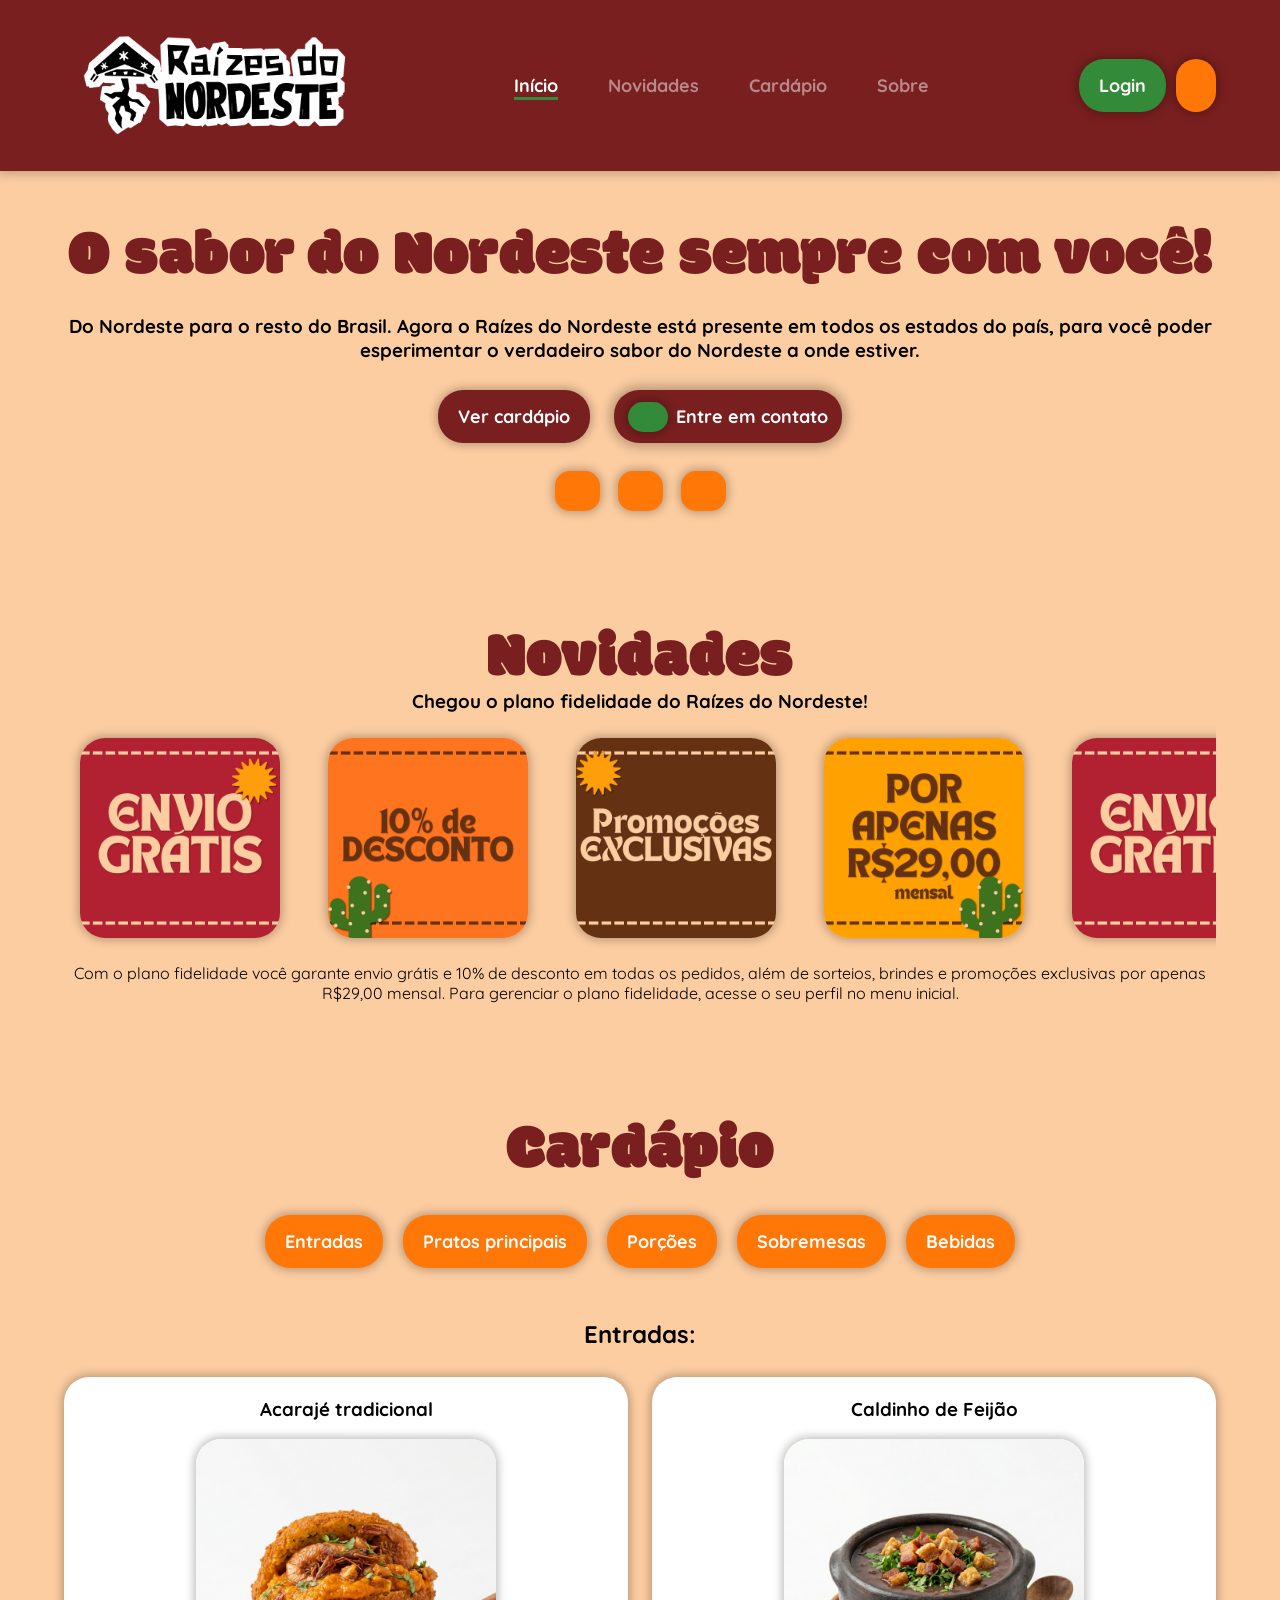
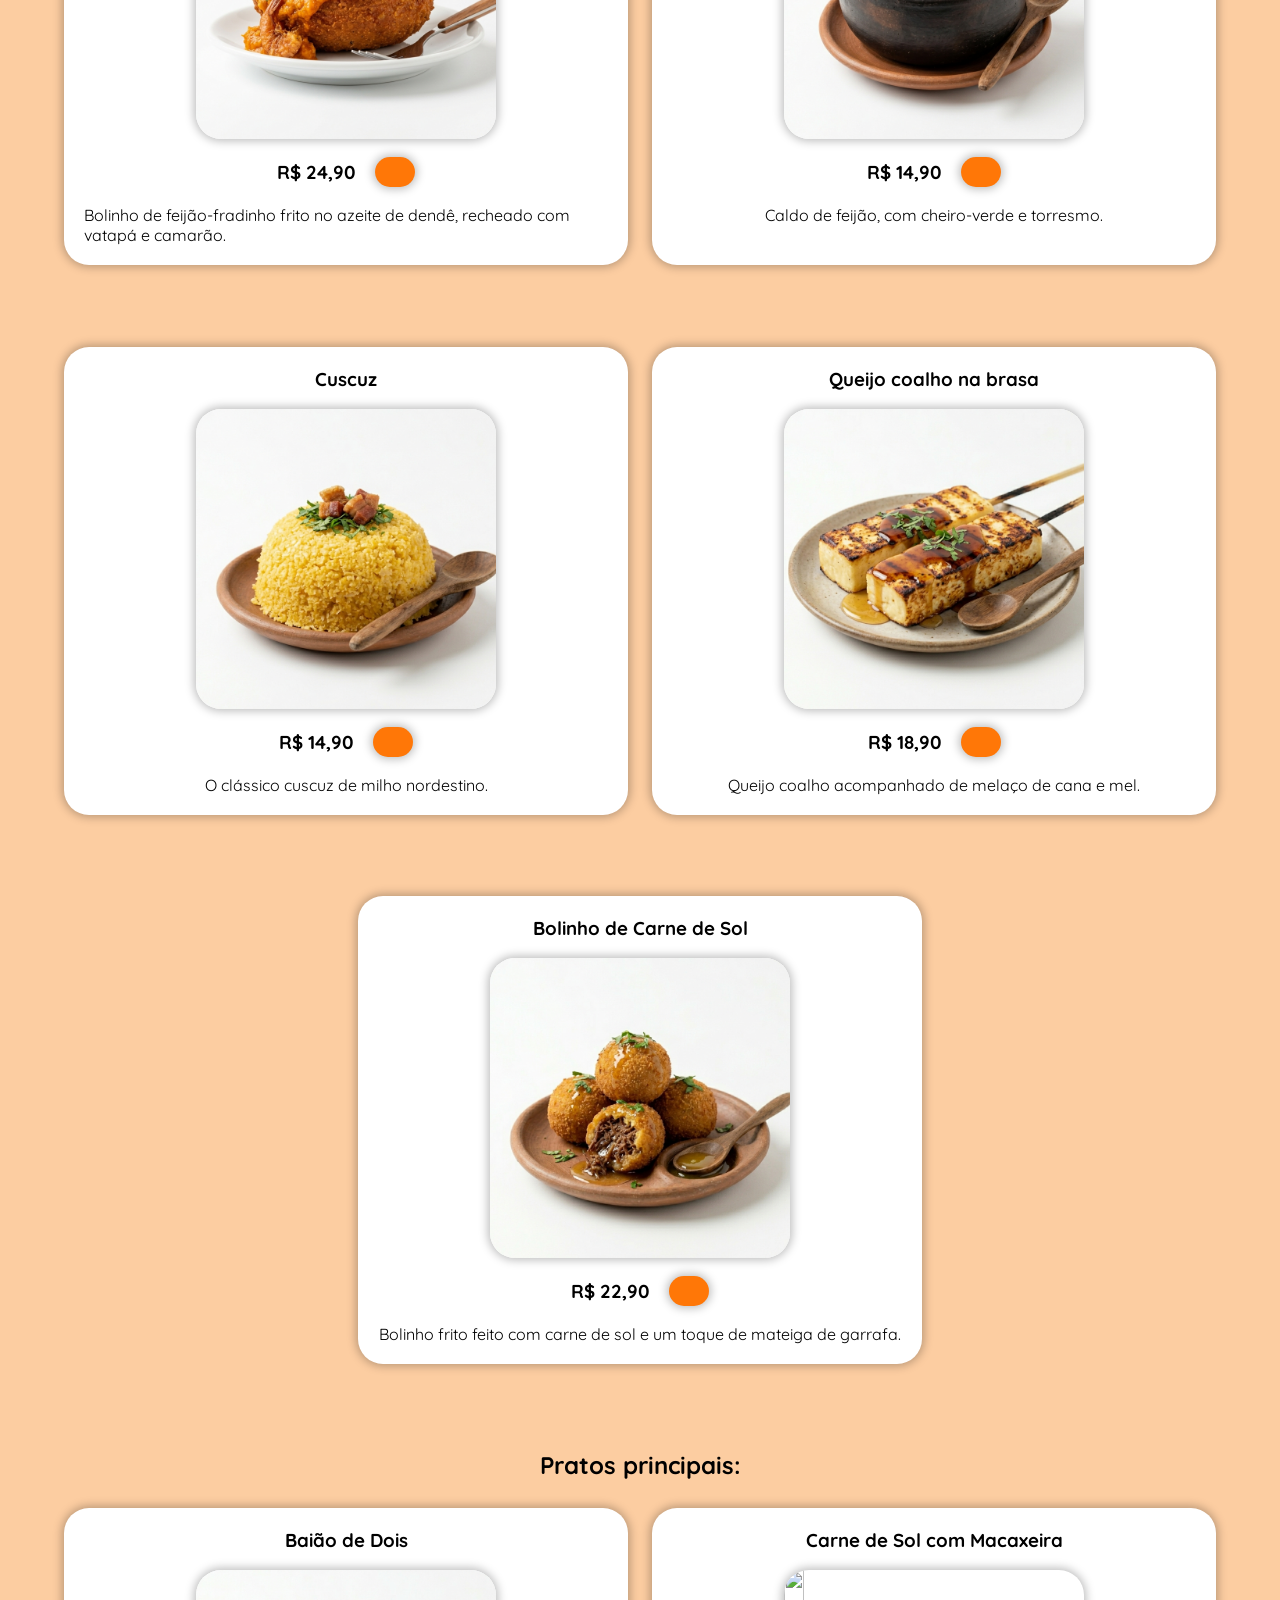
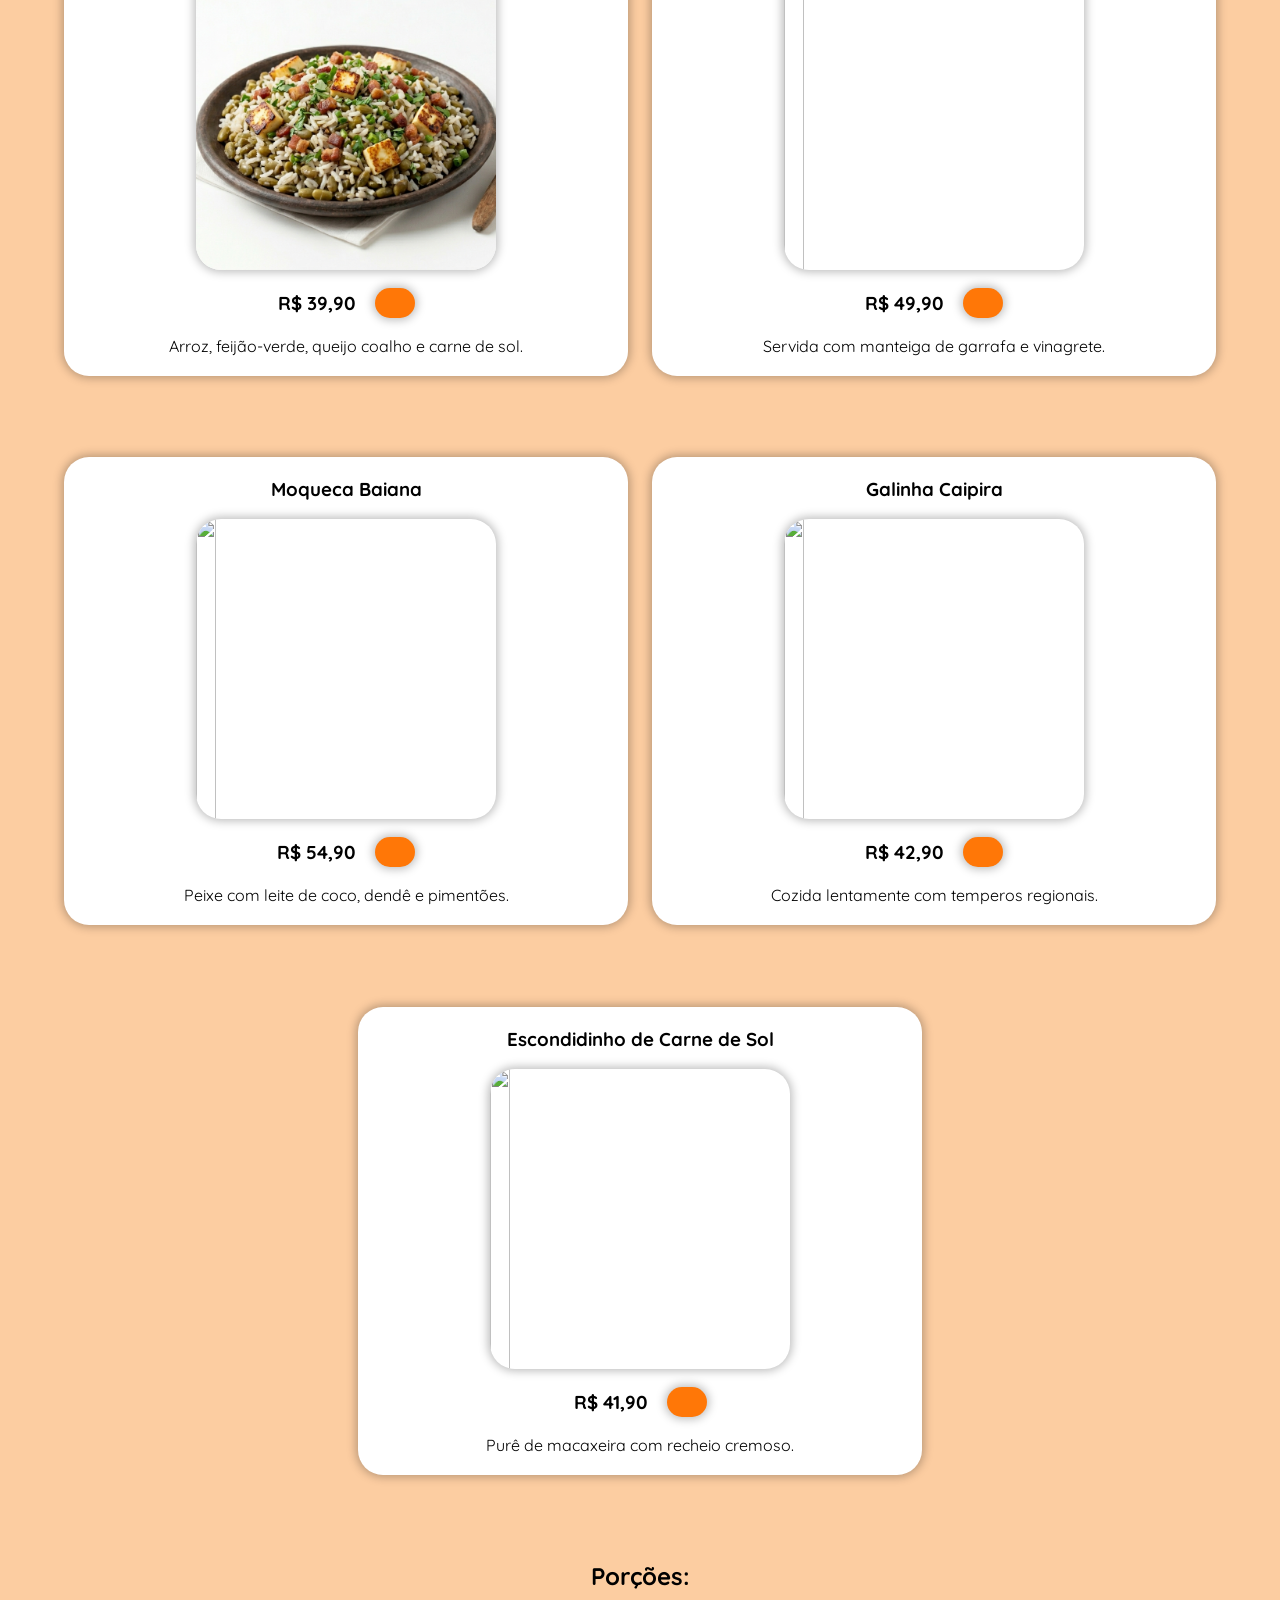
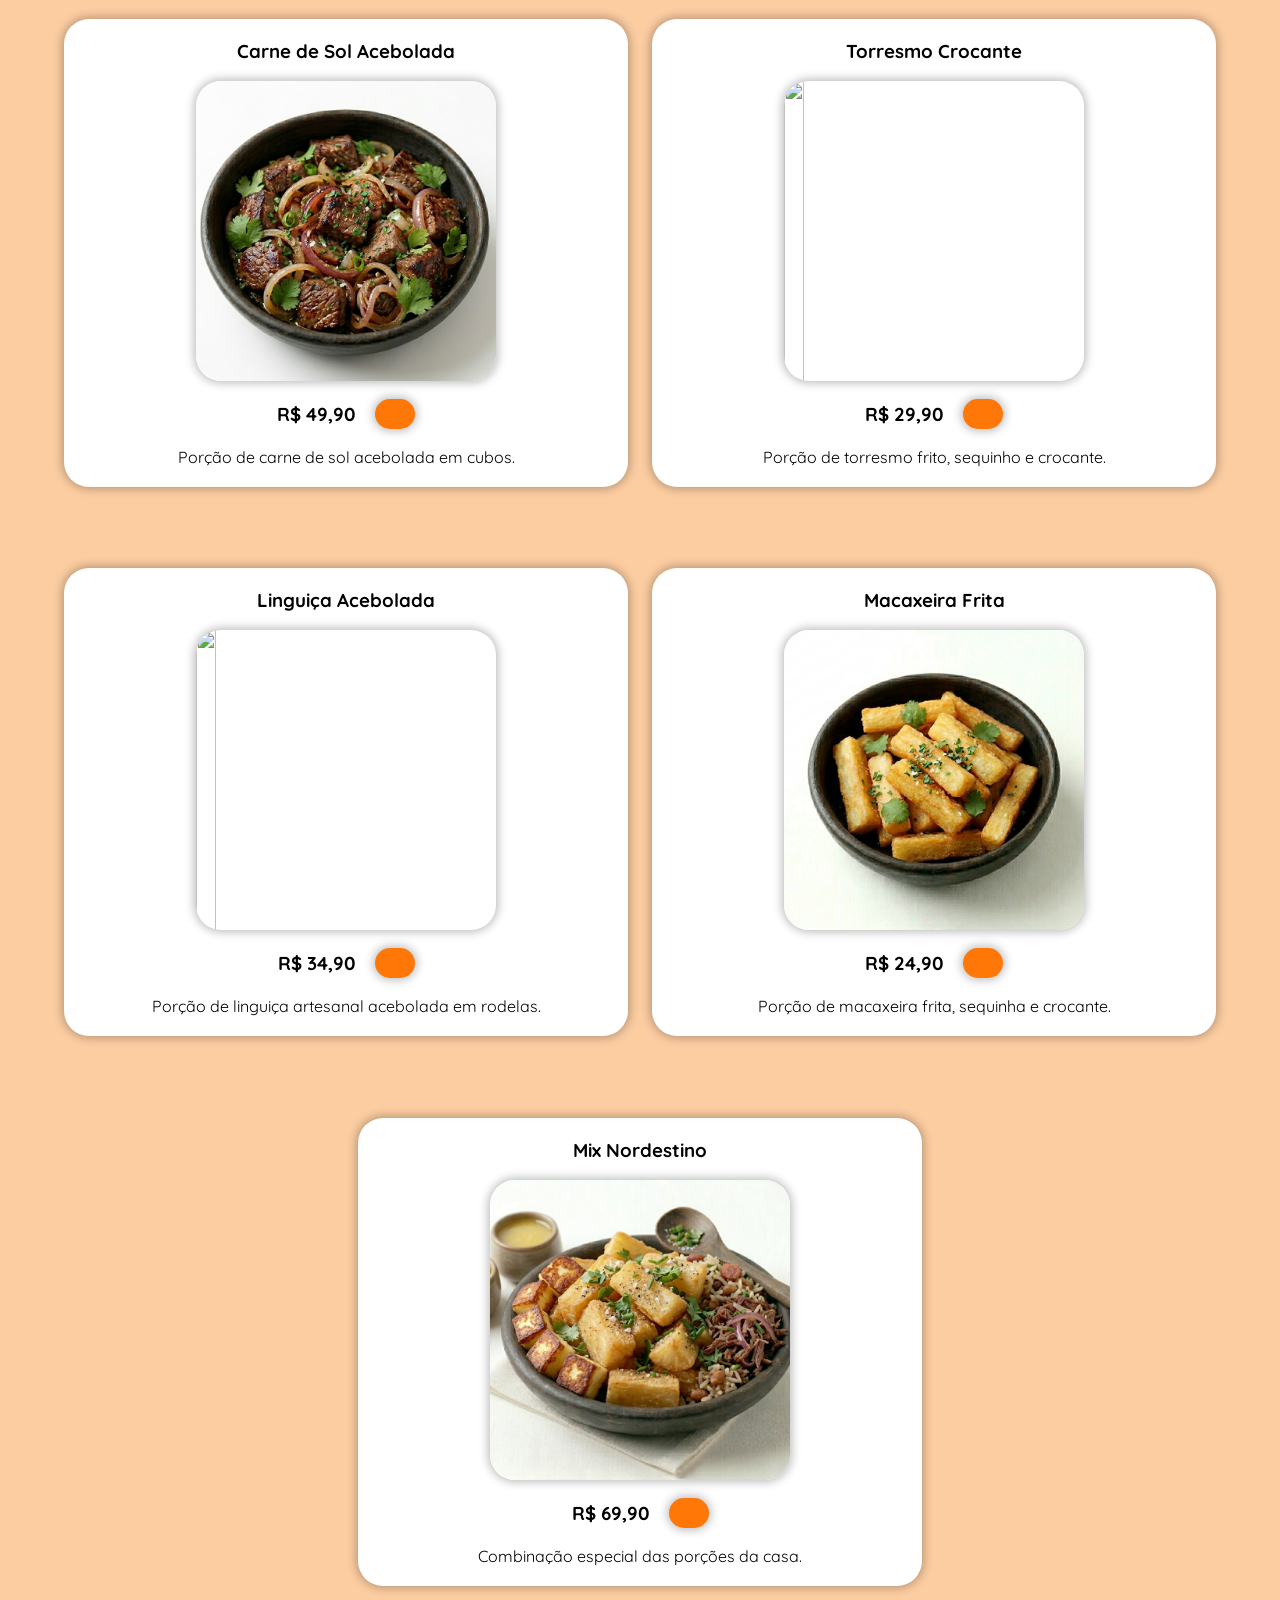
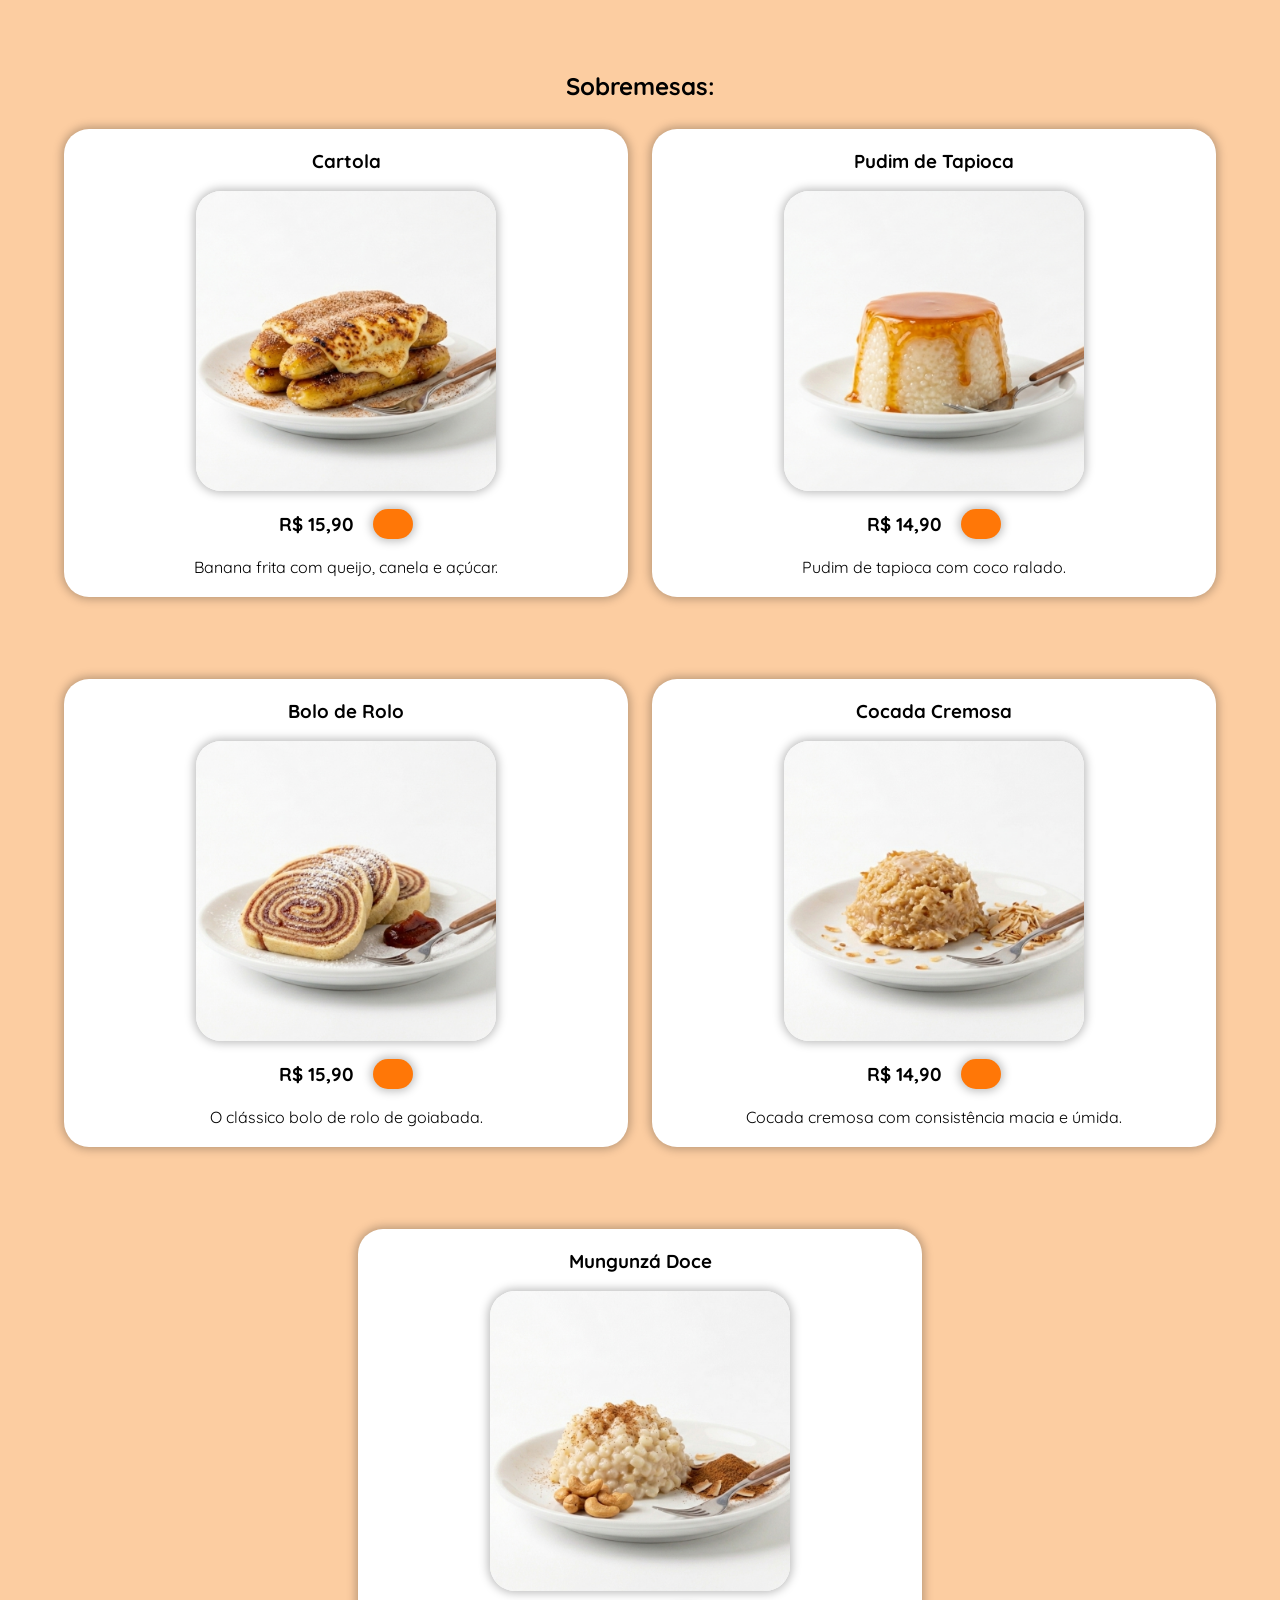
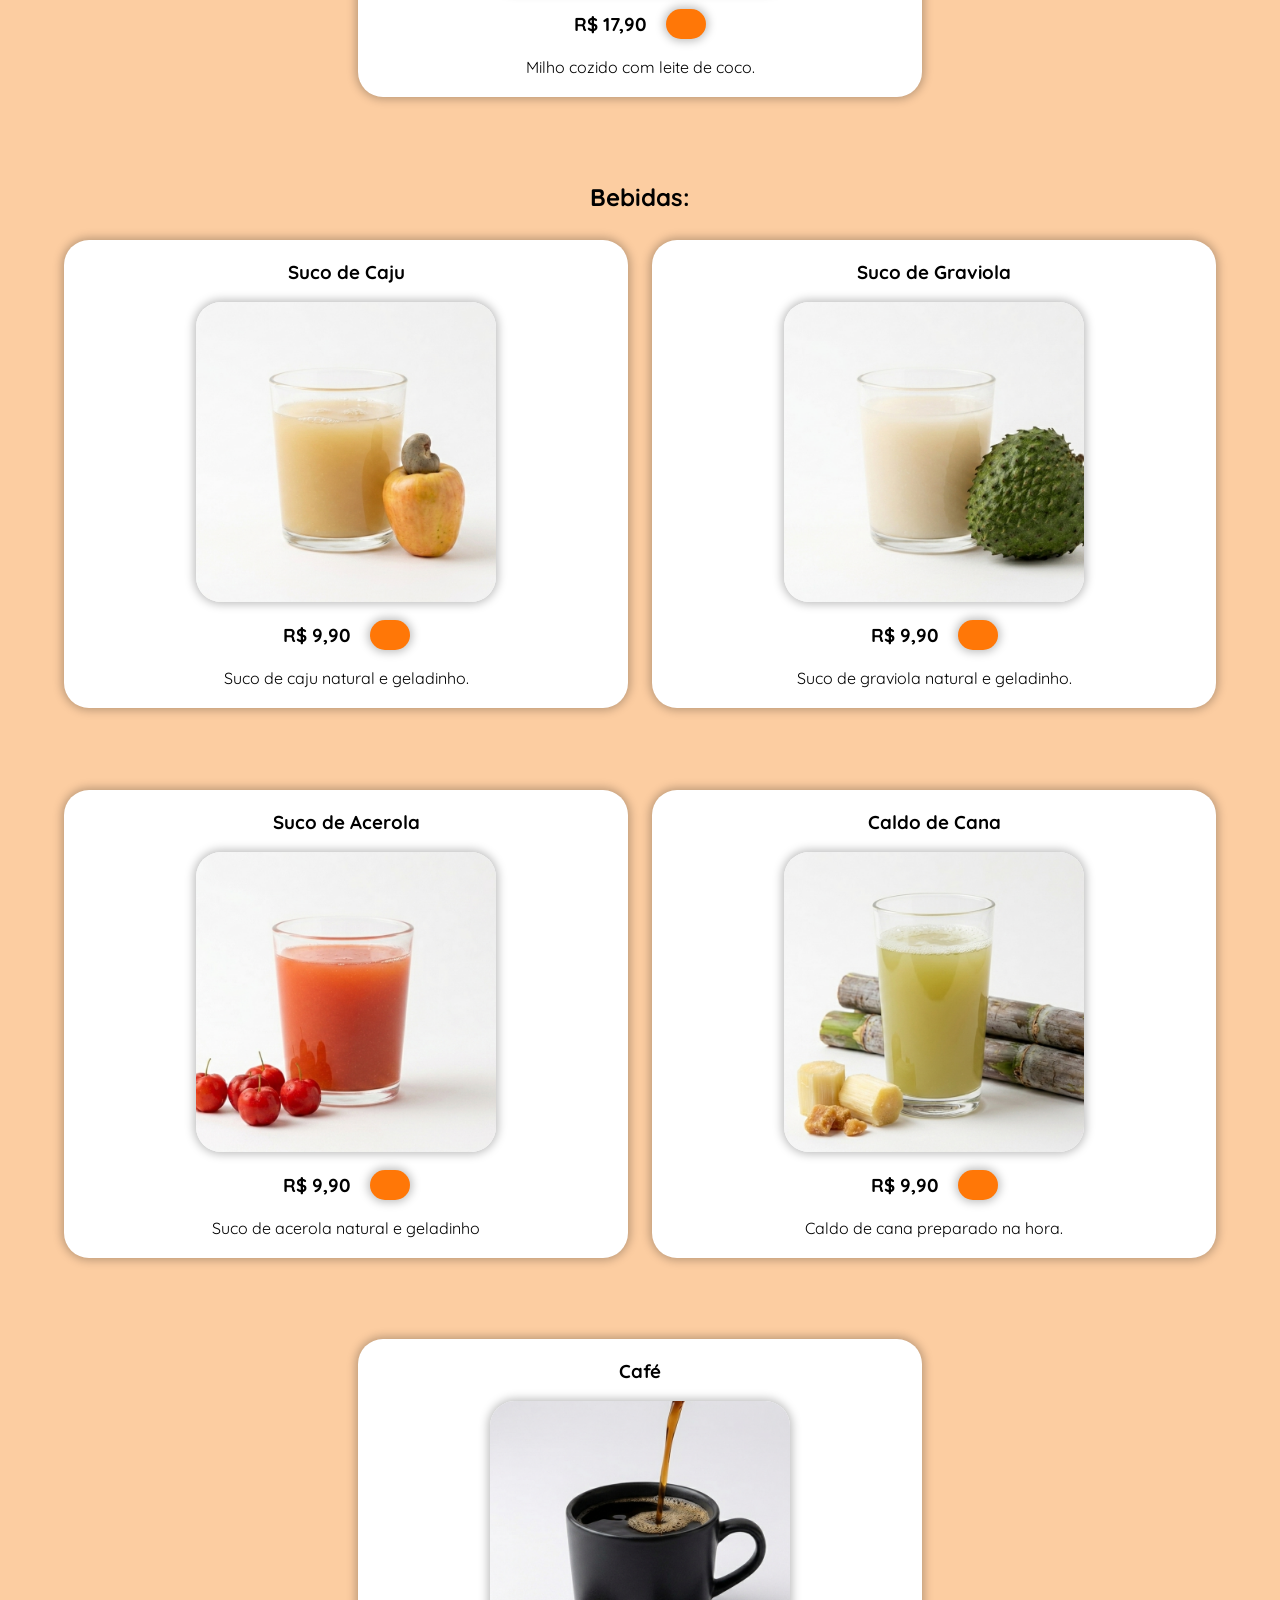
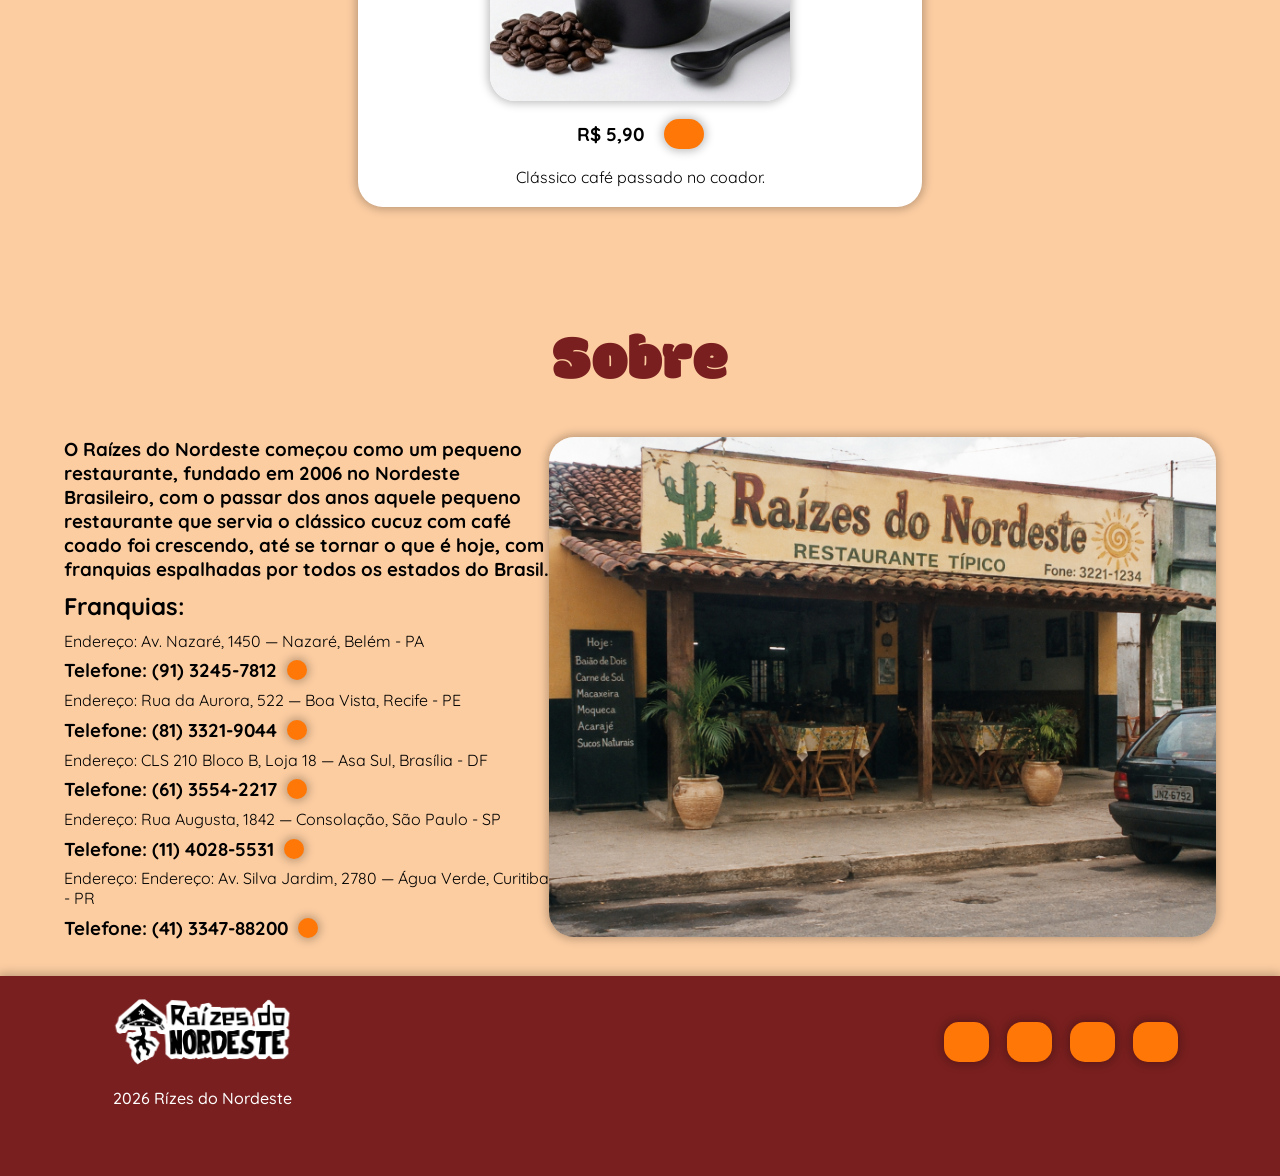
==== index.html @ 6c2722f4 "primeiro commit" ====
<!DOCTYPE html>
<html lang="pr-br">
<head>
    <meta charset="UTF-8">
    <meta name="viewport" content="width=device-width, initial-scale=1.0">
    <link rel="stylesheet" href="https://cdnjs.cloudflare.com/ajax/libs/font-awesome/7.0.1/css/all.min.css" integrity="sha512-2SwdPD6INVrV/lHTZbO2nodKhrnDdJK9/kg2XD1r9uGqPo1cUbujc+IYdlYdEErWNu69gVcYgdxlmVmzTWnetw==" crossorigin="anonymous" referrerpolicy="no-referrer" />
    <link rel="stylesheet" href="src/styles/styles.css">
    <script src="https://cdnjs.cloudflare.com/ajax/libs/jquery/3.7.1/jquery.min.js" integrity="sha512-v2CJ7UaYy4JwqLDIrZUI/4hqeoQieOmAZNXBeQyjo21dadnwR+8ZaIJVT8EE2iyI61OV8e6M8PP2/4hpQINQ/g==" crossorigin="anonymous" referrerpolicy="no-referrer"></script>
    <script src="https://unpkg.com/scrollreveal"></script>
    
    <title>Raízes do Nordeste</title>
</head>
<body>
    <header>
        <nav id="navbar">
            <!--Logo do restaurante-->
            <img id="nav_logo" src="images/logo.png" alt="Logo Raízes do Nordeste">

            <!-- Menu principal-->
            <ul id="nav_list">
                <li class="nav_item active">
                    <a href="#home">Início</a>
                </li>
                <li class="nav_item">
                    <a href="#new">Novidades</a>
                </li>
                <li class="nav_item">
                    <a href="#menu">Cardápio</a>
                </li>
                <li class="nav_item">
                    <a href="#info">Sobre</a>
                </li>
            </ul>
            <!--Botões do menu-->
            
        <div id="menu_button">
            <a href="profile.html" class="button1">
               <i class="fa-solid fa-user"></i>
                <p id="login"></p>
            </a>

            <button id="Bag" class="button2">
               <i class="fa-solid fa-bag-shopping"></i>
            </button>

            <button id="mobile_button">
                <i class="fa-solid fa-bars"></i>
            </button>
        </div>
        </nav> 
        
        <div id="menu_mobile">
            <a href="profile.html" class="button1">
               <i class="fa-solid fa-user"></i>
                <p id="loginMobile"></p>
            </a>
            <ul id="mobile_nav_list">
                <li class="nav_item">
                    <a href="#home">Início</a>
                </li>
                <li class="nav_item">
                    <a href="#new">Novidades</a>
                </li>
                <li class="nav_item">
                    <a href="#menu">Cardápio</a>
                </li>
                <li class="nav_item">
                    <a href="#info">Sobre</a>
                </li>
            </ul>
        </div>
    </header>

    <main id="content">
        <section id="home">
            <div id="cta">
                <h1 class="title">
                    O sabor do Nordeste sempre com você!
                </h1>

                <h3 id="home_description">
                    Do Nordeste para o resto do Brasil. Agora o Raízes do Nordeste está presente em todos os estados do país,
                    para você poder esperimentar o verdadeiro sabor do Nordeste a onde estiver.
                </h3>

                <div id="cta_buttons">  
                    <a href="#menu" class="button1">
                        Ver cardápio
                    </a>
                    <a href="#info" id="phone_button">
                        <button class="button1">
                            <i class="fa-solid fa-phone"></i>
                        </button>
                        Entre em contato
                    </a>
                </div>
                <div class="media_buttons">
                    <a href="https://web.whatsapp.com/">
                        <i class="fa-brands fa-whatsapp"></i>
                    </a>

                    <a href="https://www.instagram.com/">
                        <i class="fa-brands fa-instagram"></i>
                    </a>

                    <a href="https://www.facebook.com/">
                        <i class="fa-brands fa-facebook"></i>
                    </a>
                </div>
            </div>

            <div id="banner">
                <img src="images/PratosDiversos.jpg" alt="Pratos diversos">
            </div>
            
        </section>
        
        <section id="new">
            <h2 class="section_title">Novidades</h2>
            <h3 class="section_subtitle">Chegou o plano fidelidade do Raízes do Nordeste!</h3>
            <div class="carrossel">
                <div class="card_group">
                    <div class="card">
                        <img id="carrossel1" src="images/carrossel (1).png">
                    </div>
                    <div class="card">
                        <img id="carrossel2" src="images/carrossel (2).png">
                    </div>
                    <div class="card">
                        <img id="carrossel3" src="images/carrossel (3).png">
                    </div>
                    <div class="card">
                        <img id="carrossel4" src="images/carrossel (4).png">
                    </div>
                </div>
                <div aria-hidden class="card_group">
                    <div class="card">
                        <img id="carrossel1" src="images/carrossel (1).png">
                    </div>
                    <div class="card">
                        <img id="carrossel2" src="images/carrossel (2).png">
                    </div>
                    <div class="card">
                        <img id="carrossel3" src="images/carrossel (3).png">
                    </div>
                    <div class="card">
                        <img id="carrossel4" src="images/carrossel (4).png">
                    </div>
                </div>
            </div>
            <div class="description">
            <p> Com o plano fidelidade você garante envio grátis e 10% de desconto em todas os pedidos, além de sorteios, brindes e promoções exclusivas por apenas R$29,00 mensal. Para gerenciar o plano fidelidade, acesse o seu perfil no menu inicial.</p>
            </div>
        </section>

        <section id="menu">
            <h2 class="section_title">Cardápio</h2>
            <div id="food_menu_button">
                    <a href="#starters">Entradas
                        <i class="fa-solid fa-burger"></i>
                    </a>
                
                    <a href="#main_dishes">Pratos principais
                        <i class="fa-solid fa-bowl-food"></i>
                    </a>
                
                
                    <a href="#portions">Porções
                        <i class="fa-solid fa-bowl-rice"></i>
                    </a>
                
                
                    <a href="#dessert">Sobremesas
                        <i class="fa-solid fa-cheese"></i>
                    </a>
                
                
                    <a href="#drinks">Bebidas
                        <i class="fa-solid fa-glass-water"></i>
                    </a>
            </div>

            <div id="food_menu_mobile">
                <a href="#starters"><i class="fa-solid fa-burger"></i>
                    </a>
                
                    <a href="#main_dishes"><i class="fa-solid fa-bowl-food"></i>
                    </a>
                
                
                    <a href="#portions"><i class="fa-solid fa-bowl-rice"></i>
                    </a>
                
                
                    <a href="#dessert"><i class="fa-solid fa-cheese"></i>
                    </a>
                
                
                    <a href="#drinks"><i class="fa-solid fa-glass-water"></i>
                    </a>
            </div>
                 <!-- Entradas -->
                <section id="starters">
                    <h2 class="section_subtitle">Entradas:</h2>
                </section>

            <div id="dishes">
                <div class="dish">
                    <h3 class="dish_title">
                        Acarajé tradicional
                    </h3>

                    <img src="images/entrada1.png" class="dish_image">

                    <div class="dish_price">
                        <h3>R$ 24,90</h3>
                        <button class="button2">
                            <i class="fa-solid fa-bag-shopping"></i>
                        </button>
                    </div>
                    
                    <span class="dish_description">
                        Bolinho de feijão-fradinho frito no azeite de dendê, recheado com vatapá e camarão.
                    </span>
                </div>

                <div class="dish">
                    <h3 class="dish_title">
                        Caldinho de Feijão
                    </h3>

                    <img src="images/entrada2.png" class="dish_image">

                    <div class="dish_price">
                        <h3>R$ 14,90</h3>
                        <button class="button2">
                            <i class="fa-solid fa-bag-shopping"></i>
                        </button>
                    </div>

                    <span class="dish_description">
                        Caldo de feijão, com cheiro-verde e torresmo.
                    </span>
                </div>

                <div class="dish">
                    <h3 class="dish_title">
                        Cuscuz
                    </h3>

                    <img src="images/entrada3.png" class="dish_image">

                    <div class="dish_price">
                        <h3>R$ 14,90</h3>
                        <button class="button2">
                            <i class="fa-solid fa-bag-shopping"></i>
                        </button>
                    </div>

                    <span class="dish_description">
                        O clássico cuscuz de milho nordestino.
                    </span>
                </div>

                <div class="dish">
                    <h3 class="dish_title">
                        Queijo coalho na brasa
                    </h3>

                    <img src="images/entrada4.png" class="dish_image">

                    <div class="dish_price">
                        <h3>R$ 18,90</h3>
                        <button class="button2">
                            <i class="fa-solid fa-bag-shopping"></i>
                        </button>
                    </div>

                    <span class="dish_description">
                        Queijo coalho acompanhado de melaço de cana e mel.
                    </span>
                </div>

                <div class="dish">
                    <h3 class="dish_title">
                        Bolinho de Carne de Sol
                    </h3>

                    <img src="images/entrada5.png" class="dish_image">

                    <div class="dish_price">
                        <h3>R$ 22,90</h3>
                        <button class="button2">
                            <i class="fa-solid fa-bag-shopping"></i>
                        </button>
                    </div>

                    <span class="dish_description">
                        Bolinho frito feito com carne de sol e um toque de mateiga de garrafa. 
                    </span>
                    
                </div>
            </div>

                 <!-- Pratos principais -->
                <section id="main_dishes">
                    <h2 class="section_subtitle">Pratos principais:</h2>
                </section>

            <div id="dishes">
                <div class="dish">
                    <h3 class="dish_title">
                        Baião de Dois
                    </h3>

                    <img src="images/principais1.png" class="dish_image">

                    <div class="dish_price">
                        <h3>R$ 39,90</h3>
                        <button class="button2">
                            <i class="fa-solid fa-bag-shopping"></i>
                        </button>
                    </div>
                    
                    <span class="dish_description">
                        Arroz, feijão-verde, queijo coalho e carne de sol.
                    </span>
                </div>

                <div class="dish">
                    <h3 class="dish_title">
                        Carne de Sol com Macaxeira
                    </h3>

                    <img src="images/principais2.png" class="dish_image">

                    <div class="dish_price">
                        <h3>R$ 49,90</h3>
                        <button class="button2">
                            <i class="fa-solid fa-bag-shopping"></i>
                        </button>
                    </div>

                    <span class="dish_description">
                        Servida com manteiga de garrafa e vinagrete.
                    </span>
                </div>

                <div class="dish">
                    <h3 class="dish_title">
                        Moqueca Baiana
                    </h3>

                    <img src="images/principais3.png" class="dish_image">

                    <div class="dish_price">
                        <h3>R$ 54,90</h3>
                        <button class="button2">
                            <i class="fa-solid fa-bag-shopping"></i>
                        </button>
                    </div>

                    <span class="dish_description">
                       Peixe com leite de coco, dendê e pimentões.
                    </span>
                </div>

                <div class="dish">
                    <h3 class="dish_title">
                        Galinha Caipira
                    </h3>

                    <img src="images/principais4.png" class="dish_image">

                    <div class="dish_price">
                        <h3>R$ 42,90</h3>
                        <button class="button2">
                            <i class="fa-solid fa-bag-shopping"></i>
                        </button>
                    </div>

                    <span class="dish_description">
                        Cozida lentamente com temperos regionais.
                    </span>
                </div>

                <div class="dish">
                    <h3 class="dish_title">
                        Escondidinho de Carne de Sol
                    </h3>

                    <img src="images/principais5.png" class="dish_image">

                    <div class="dish_price">
                        <h3>R$ 41,90</h3>
                        <button class="button2">
                            <i class="fa-solid fa-bag-shopping"></i>
                        </button>
                    </div>

                    <span class="dish_description">
                        Purê de macaxeira com recheio cremoso. 
                    </span>
                    
                </div>
            </div>

                <!-- Porções -->
                <section id="portions">
                    <h2 class="section_subtitle">Porções:</h2>
                </section>

            <div id="dishes">
                <div class="dish">
                    <h3 class="dish_title">
                        Carne de Sol Acebolada
                    </h3>

                    <img src="images/porcoes1.png" class="dish_image">

                    <div class="dish_price">
                        <h3>R$ 49,90</h3>
                        <button class="button2">
                            <i class="fa-solid fa-bag-shopping"></i>
                        </button>
                    </div>
                    
                    <span class="dish_description">
                        Porção de carne de sol acebolada em cubos.
                    </span>
                </div>

                <div class="dish">
                    <h3 class="dish_title">
                        Torresmo Crocante
                    </h3>

                    <img src="images/porcoes2.png" class="dish_image">

                    <div class="dish_price">
                        <h3>R$ 29,90</h3>
                        <button class="button2">
                            <i class="fa-solid fa-bag-shopping"></i>
                        </button>
                    </div>

                    <span class="dish_description">
                        Porção de torresmo frito, sequinho e crocante.
                    </span>
                </div>

                <div class="dish">
                    <h3 class="dish_title">
                        Linguiça Acebolada
                    </h3>

                    <img src="images/porcoes3.png" class="dish_image">

                    <div class="dish_price">
                        <h3>R$ 34,90</h3>
                        <button class="button2">
                            <i class="fa-solid fa-bag-shopping"></i>
                        </button>
                    </div>

                    <span class="dish_description">
                       Porção de linguiça artesanal acebolada em rodelas.
                    </span>
                </div>

                <div class="dish">
                    <h3 class="dish_title">
                        Macaxeira Frita
                    </h3>

                    <img src="images/porcoes4.png" class="dish_image">

                    <div class="dish_price">
                        <h3>R$ 24,90</h3>
                        <button class="button2">
                            <i class="fa-solid fa-bag-shopping"></i>
                        </button>
                    </div>

                    <span class="dish_description">
                        Porção de macaxeira frita, sequinha e crocante.
                    </span>
                </div>

                <div class="dish">
                    <h3 class="dish_title">
                        Mix Nordestino
                    </h3>

                    <img src="images/porcoes5.png" class="dish_image">

                    <div class="dish_price">
                        <h3>R$ 69,90</h3>
                        <button class="button2">
                            <i class="fa-solid fa-bag-shopping"></i>
                        </button>
                    </div>

                    <span class="dish_description">
                        Combinação especial das porções da casa.
                    </span>
                    
                </div>
            </div>

                <!-- Sobremesas -->
                <section id="dessert">
                    <h2 class="section_subtitle">Sobremesas:</h2>
                </section>

            <div id="dishes">
                <div class="dish">
                    <h3 class="dish_title">
                        Cartola
                    </h3>

                    <img src="images/sobremesas1.png" class="dish_image">

                    <div class="dish_price">
                        <h3>R$ 15,90</h3>
                        <button class="button2">
                            <i class="fa-solid fa-bag-shopping"></i>
                        </button>
                    </div>
                    
                    <span class="dish_description">
                        Banana frita com queijo, canela e açúcar.
                    </span>
                </div>

                <div class="dish">
                    <h3 class="dish_title">
                        Pudim de Tapioca
                    </h3>

                    <img src="images/sobremesas2.png" class="dish_image">

                    <div class="dish_price">
                        <h3>R$ 14,90</h3>
                        <button class="button2">
                            <i class="fa-solid fa-bag-shopping"></i>
                        </button>
                    </div>

                    <span class="dish_description">
                        Pudim de tapioca com coco ralado.
                    </span>
                </div>

                <div class="dish">
                    <h3 class="dish_title">
                        Bolo de Rolo
                    </h3>

                    <img src="images/sobremesas3.png" class="dish_image">

                    <div class="dish_price">
                        <h3>R$ 15,90</h3>
                        <button class="button2">
                            <i class="fa-solid fa-bag-shopping"></i>
                        </button>
                    </div>

                    <span class="dish_description">
                        O clássico bolo de rolo de goiabada.
                    </span>
                </div>

                <div class="dish">
                    <h3 class="dish_title">
                        Cocada Cremosa
                    </h3>

                    <img src="images/sobremesas4.png" class="dish_image">

                    <div class="dish_price">
                        <h3>R$ 14,90</h3>
                        <button class="button2">
                            <i class="fa-solid fa-bag-shopping"></i>
                        </button>
                    </div>

                    <span class="dish_description">
                        Cocada cremosa com consistência macia e úmida.
                    </span>
                </div>

                <div class="dish">
                    <h3 class="dish_title">
                        Mungunzá Doce
                    </h3>

                    <img src="images/sobremesas5.png" class="dish_image">

                    <div class="dish_price">
                        <h3>R$ 17,90</h3>
                        <button class="button2">
                            <i class="fa-solid fa-bag-shopping"></i>
                        </button>
                    </div>

                    <span class="dish_description">
                        Milho cozido com leite de coco. 
                    </span>
                    
                </div>
            </div>

                <!-- Bebidas -->
                <section id="drinks">
                    <h2 class="section_subtitle">Bebidas:</h2>
                </section>

            <div id="dishes">
                <div class="dish">
                    <h3 class="dish_title">
                        Suco de Caju
                    </h3>

                    <img src="images/bebidas1.png" class="dish_image">

                    <div class="dish_price">
                        <h3>R$ 9,90</h3>
                        <button class="button2">
                            <i class="fa-solid fa-bag-shopping"></i>
                        </button>
                    </div>
                    
                    <span class="dish_description">
                        Suco de caju natural e geladinho.
                    </span>
                </div>

                <div class="dish">
                    <h3 class="dish_title">
                        Suco de Graviola
                    </h3>

                    <img src="images/bebidas2.png" class="dish_image">

                    <div class="dish_price">
                        <h3>R$ 9,90</h3>
                        <button class="button2">
                            <i class="fa-solid fa-bag-shopping"></i>
                        </button>
                    </div>

                    <span class="dish_description">
                        Suco de graviola natural e geladinho.
                    </span>
                </div>

                <div class="dish">
                    <h3 class="dish_title">
                        Suco de Acerola
                    </h3>

                    <img src="images/bebidas3.png" class="dish_image">

                    <div class="dish_price">
                        <h3>R$ 9,90</h3>
                        <button class="button2">
                            <i class="fa-solid fa-bag-shopping"></i>
                        </button>
                    </div>

                    <span class="dish_description">
                        Suco de acerola natural e geladinho
                    </span>
                </div>

                <div class="dish">
                    <h3 class="dish_title">
                        Caldo de Cana
                    </h3>

                    <img src="images/bebidas4.png" class="dish_image">

                    <div class="dish_price">
                        <h3>R$ 9,90</h3>
                        <button class="button2">
                            <i class="fa-solid fa-bag-shopping"></i>
                        </button>
                    </div>

                    <span class="dish_description">
                        Caldo de cana preparado na hora.
                    </span>
                </div>

                <div class="dish">
                    <h3 class="dish_title">
                        Café
                    </h3>

                    <img src="images/bebidas5.png" class="dish_image">

                    <div class="dish_price">
                        <h3>R$ 5,90</h3>
                        <button class="button2">
                            <i class="fa-solid fa-bag-shopping"></i>
                        </button>
                    </div>

                    <span class="dish_description">
                       Clássico café passado no coador. 
                    </span>
                    
                </div>
            </div>
            </section>

        <section id="info">
            <h2 class="section_title">Sobre</h2>
            <div id="info_description">
                <div id="restaurant_info">
                    <h3> O Raízes do Nordeste começou como um pequeno restaurante, fundado em 2006 no Nordeste Brasileiro, com o passar dos anos aquele pequeno restaurante que servia o clássico cucuz com café coado foi crescendo, até se tornar o que é hoje, com franquias espalhadas por todos os estados do Brasil.</h3>
                    <h1 class="franquias">Franquias:</h1>
                    <p>Endereço: Av. Nazaré, 1450 — Nazaré, Belém - PA</p>
                    <div id="info_menu_button">
                        <h3>Telefone: (91) 3245-7812</h3>
                        <a href="tel:9132457812">
                            <i class="fa-solid fa-phone"></i>
                        </a>
                    </div>
                    <p>Endereço: Rua da Aurora, 522 — Boa Vista, Recife - PE</p>
                    <div id="info_menu_button">
                        <h3>Telefone: (81) 3321-9044</h3>
                        <a href="tel:8133219044">
                            <i class="fa-solid fa-phone"></i>
                        </a>
                    </div>
                    <p>Endereço: CLS 210 Bloco B, Loja 18 — Asa Sul, Brasília - DF</p>
                    <div id="info_menu_button">
                        <h3>Telefone: (61) 3554-2217</h3>
                        <a href="tel:6135542217">
                            <i class="fa-solid fa-phone"></i>
                        </a>
                    </div>
                    <p>Endereço: Rua Augusta, 1842 — Consolação, São Paulo - SP</p>
                    <div id="info_menu_button">
                        <h3>Telefone: (11) 4028-5531</h3>
                        <a href="tel:1140285531">
                            <i class="fa-solid fa-phone"></i>
                        </a>
                    </div>
                    <p>Endereço: Endereço: Av. Silva Jardim, 2780 — Água Verde, Curitiba - PR</p>
                    <div id="info_menu_button">
                        <h3>Telefone: (41) 3347-88200</h3>
                        <a href="tel:41334788200">
                            <i class="fa-solid fa-phone"></i>
                        </a>
                    </div>
                </div>
                <div id="restaurant_img">
                    <img src="images/restaurante.png" alt="Raízes do Nordeste 2006">
                </div>
            </div>
        </section>
    </main>

    <footer>
        <div id="footer_itens"> 
            <div class="logo_text">         
                <img src="images/logo.png" class="footer_logo">
                <p id="footer_text">2026 Rízes do Nordeste</p>
            </div>
            <div class="media_buttons">
                <a href="https://web.whatsapp.com/">
                    <i class="fa-brands fa-whatsapp"></i>
                </a>

                <a href="https://www.instagram.com/">
                    <i class="fa-brands fa-instagram"></i>
                </a>

                <a href="https://www.facebook.com/">
                    <i class="fa-brands fa-facebook"></i>
                </a>

                <a href="#navbar">
                    <i class="fa-solid fa-house"></i>
                </a>
            </div>
        </div>
    </footer>
    
    <script src="src/javascript/script.js"></script>
    <script src="src/javascript/loginbtn.js"></script>
</body>
</html>
---- src/styles/styles.css ----
@import url('https://fonts.googleapis.com/css2?family=Quicksand:wght@300..700&display=swap');
@import url('https://fonts.googleapis.com/css2?family=Modak&family=Quicksand:wght@300..700&display=swap');
@import url('navbar.css');
@import url('home.css');
@import url('new.css');
@import url('menu.css');
@import url('footer.css');
@import url('info.css');
@import url('login.css');
@import url('signup.css');
@import url('profile.css');

/* Cores principais */
:root {
  --color-bege: #fccda1;
  --color-bordo: rgb(121, 31, 31);
  --color-orange: #ff7707;
  --color-green: #338a39;
}

/* Fonte principal */
*{
  font-family: "Quicksand", sans-serif;
  margin: 0;
  padding: 0;
  box-sizing: border-box;
}

html {
  scroll-behavior: smooth;
}

body {
  background-color: var(--color-bege);
}

section {
  width: 100%;
  padding: 28px 5%;

}

/* Botões */
.button1 {
  border: none;
  display: flex;
  align-items: center;
  justify-content: center;
  background-color: var(--color-green);
  border-radius: 25px;
  font-size: large;
  padding: 15px 20px;
  color: white;
  font-weight: 1000;
  box-shadow: 0px 0px 10px 2px #03030344;
  transition: background-color .3s ease;
  list-style: none;
  text-decoration: none;
}

.button2 {
  border: none;
  display: flex;
  align-items: center;
  justify-content: center;
  background-color: var(--color-orange);
  border-radius: 25px;
  font-size: large;
  padding: 15px 20px;
  color: white;
  font-weight: 1000;
  box-shadow: 0px 0px 10px 2px #03030344;
  transition: background-color .3s ease;
  list-style: none;
  text-decoration: none;
}

.button3 {
  border: none;
  display: flex;
  align-items: center;
  justify-content: center;
  background-color: var(--color-bordo);
  border-radius: 25px;
  font-size: large;
  padding: 15px 20px;
  color: white;
  font-weight: 1000;
  box-shadow: 0px 0px 10px 2px #03030344;
  transition: background-color .3s ease;
  list-style: none;
  text-decoration: none;
}

.button1:hover {
  background-color: #53dd5d;
}

.button2:hover {
  background-color: #b87a7a;
}

.button3:hover {
  background-color: red;
}

.media_buttons {
  display: flex;
  gap: 18px;
}

.media_buttons a {
  display: flex;
  align-items: center;
  justify-content: center;
  width: 45px;
  height: 40px;
  background-color: var(--color-orange);
  color: white;
  box-shadow: 0px 0px 10px 2px #03030344;
  font-size: 1.23rem;
  border-radius: 15px;
  text-decoration: none;
  transition: background-color .3s ease;
}

.media_buttons a:hover {
  background-color: #b87a7a;
}

/* Botão início */
.button_home a {
  display: flex;
  align-items: center;
  justify-content: center;
  width: 45px;
  height: 40px;
  background-color: var(--color-orange);
  color: white;
  box-shadow: 0px 0px 10px 2px #03030344;
  font-size: 1.23rem;
  border-radius: 15px;
  text-decoration: none;
  transition: background-color .3s ease;
}

.button_home a:hover {
  background-color: #b87a7a;
}

/* Textos */
.section_title {
    font-size: 4rem;
    color: var(--color-bordo);
    font-family: "Modak", system-ui;
    font-weight: 400;
    font-style: normal;
    line-height: 0.9;
    text-align: center;
}

.section_subtitle {
  text-align: center;
}

.description {
  text-align: center;
}

.login_title {
    font-size: 3rem;
    color: var(--color-bordo);
    font-family: "Modak", system-ui;
    font-weight: 400;
    font-style: normal;
    line-height: 0.9;
    text-align: center;
}
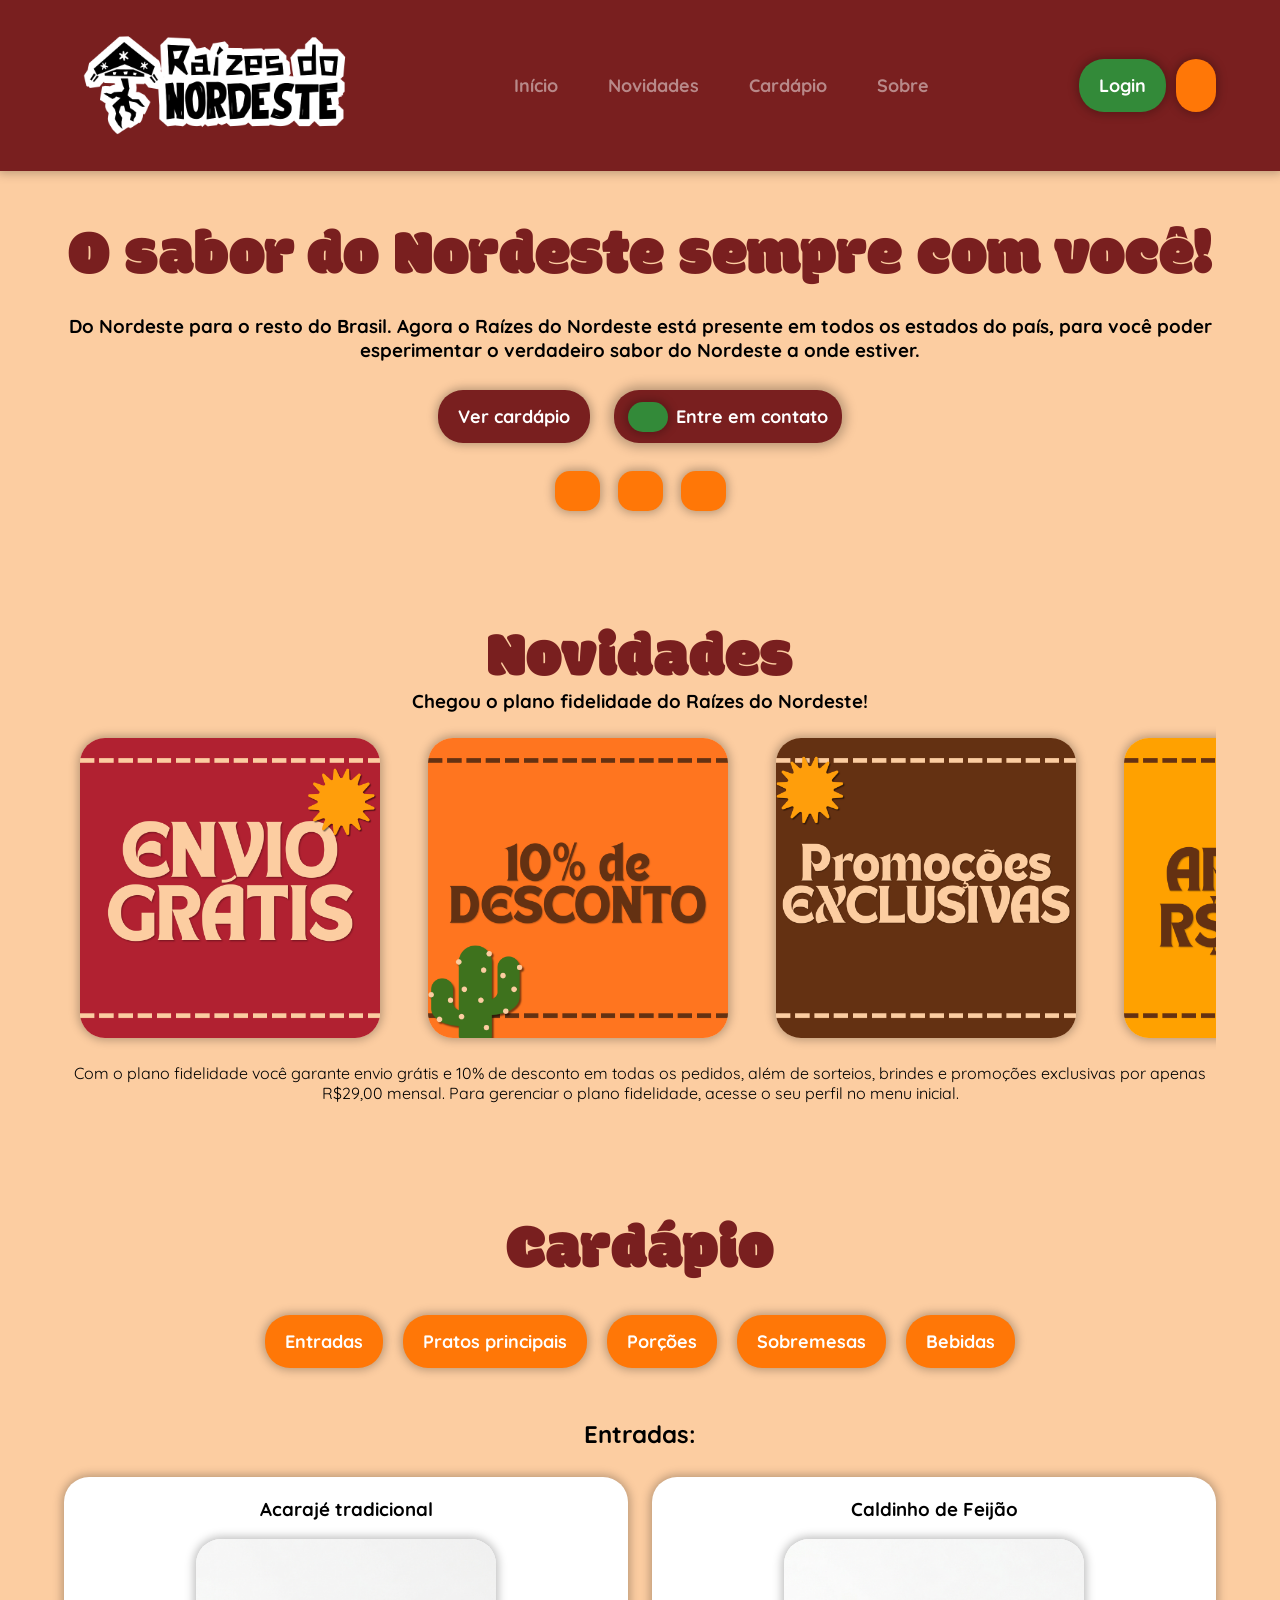
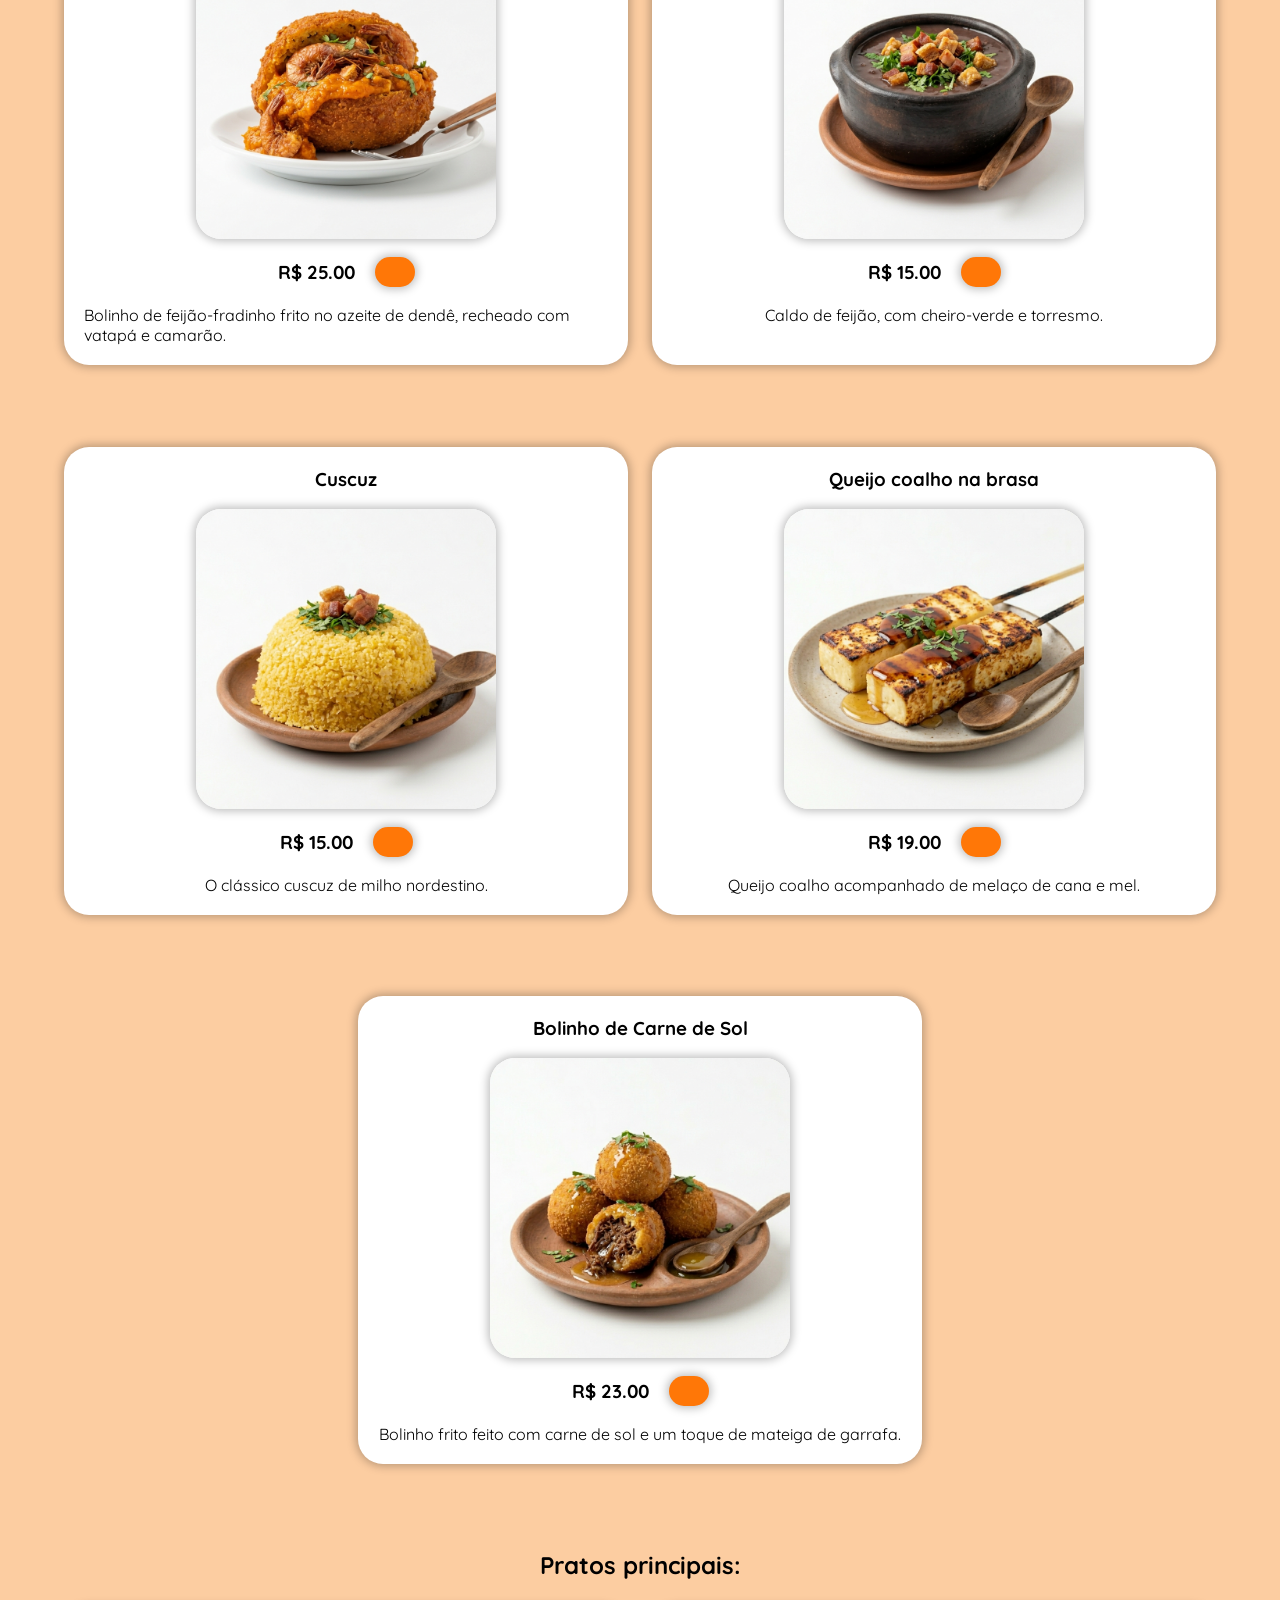
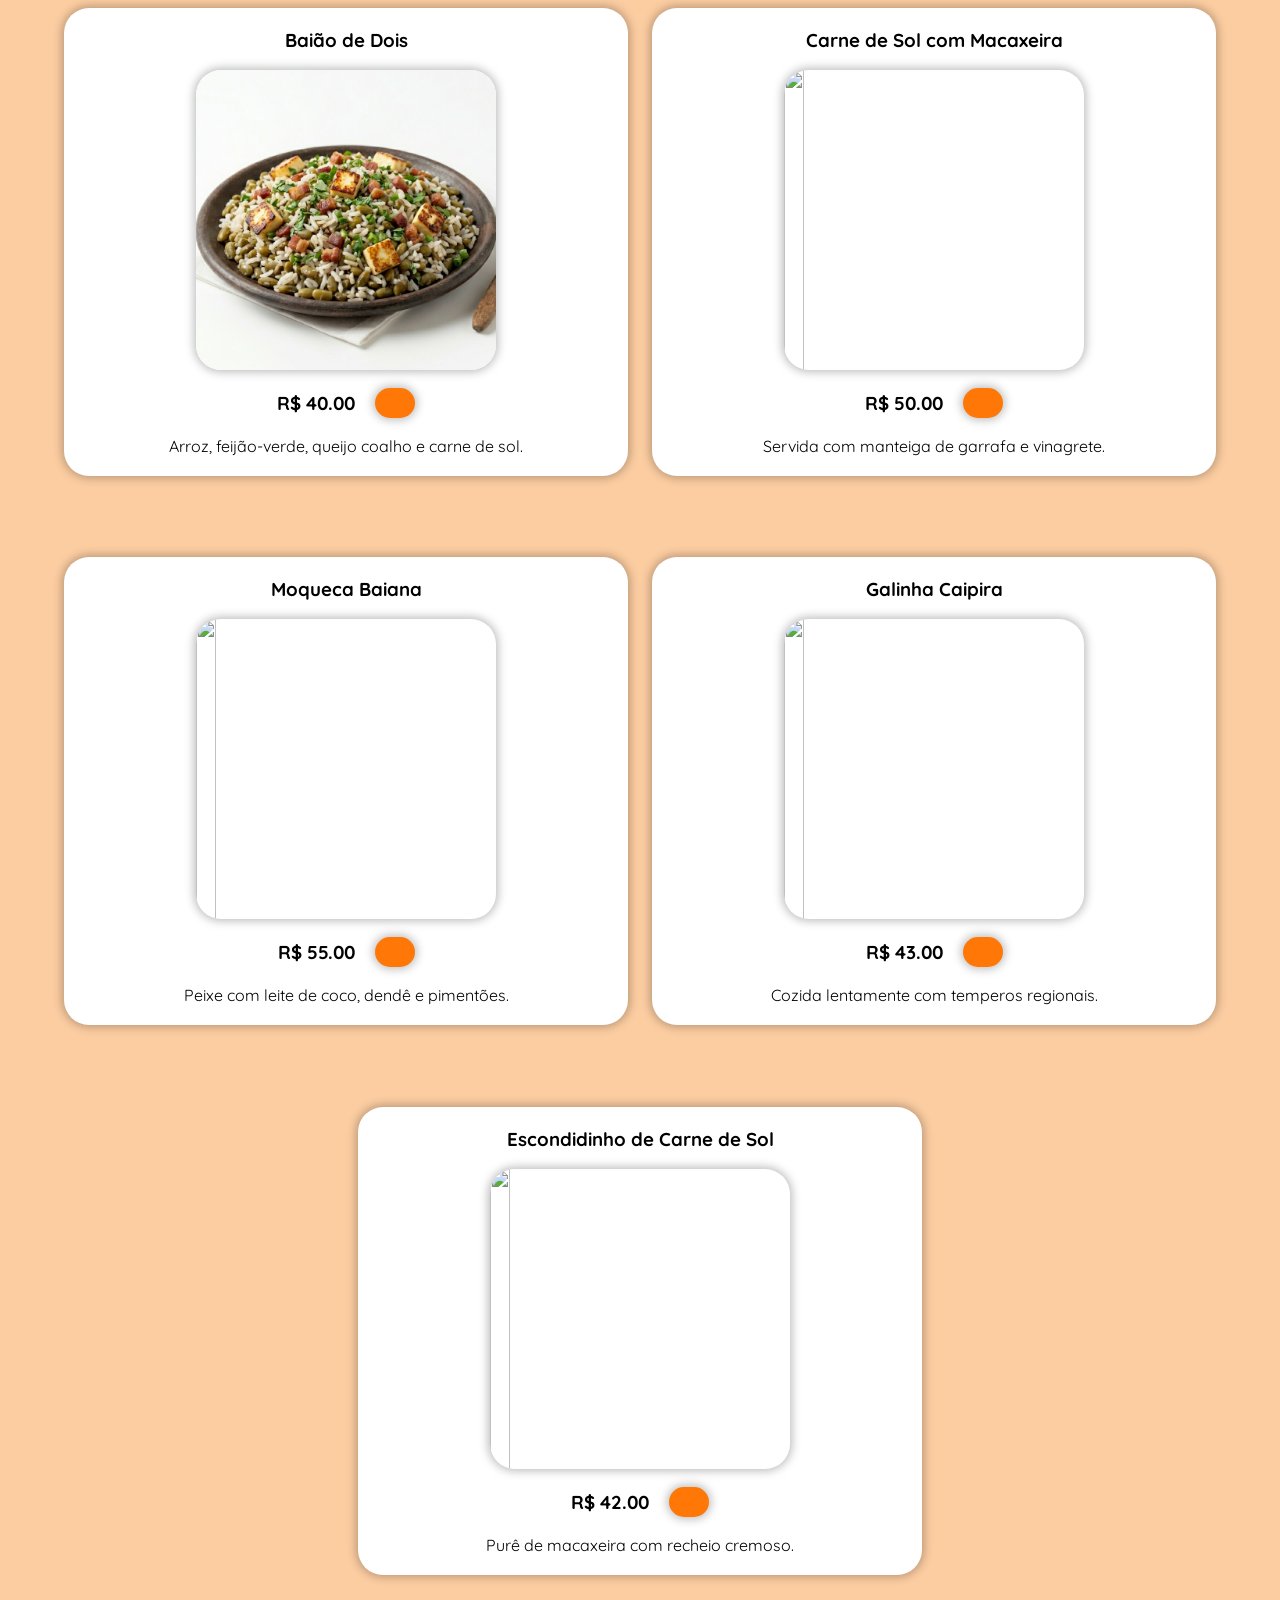
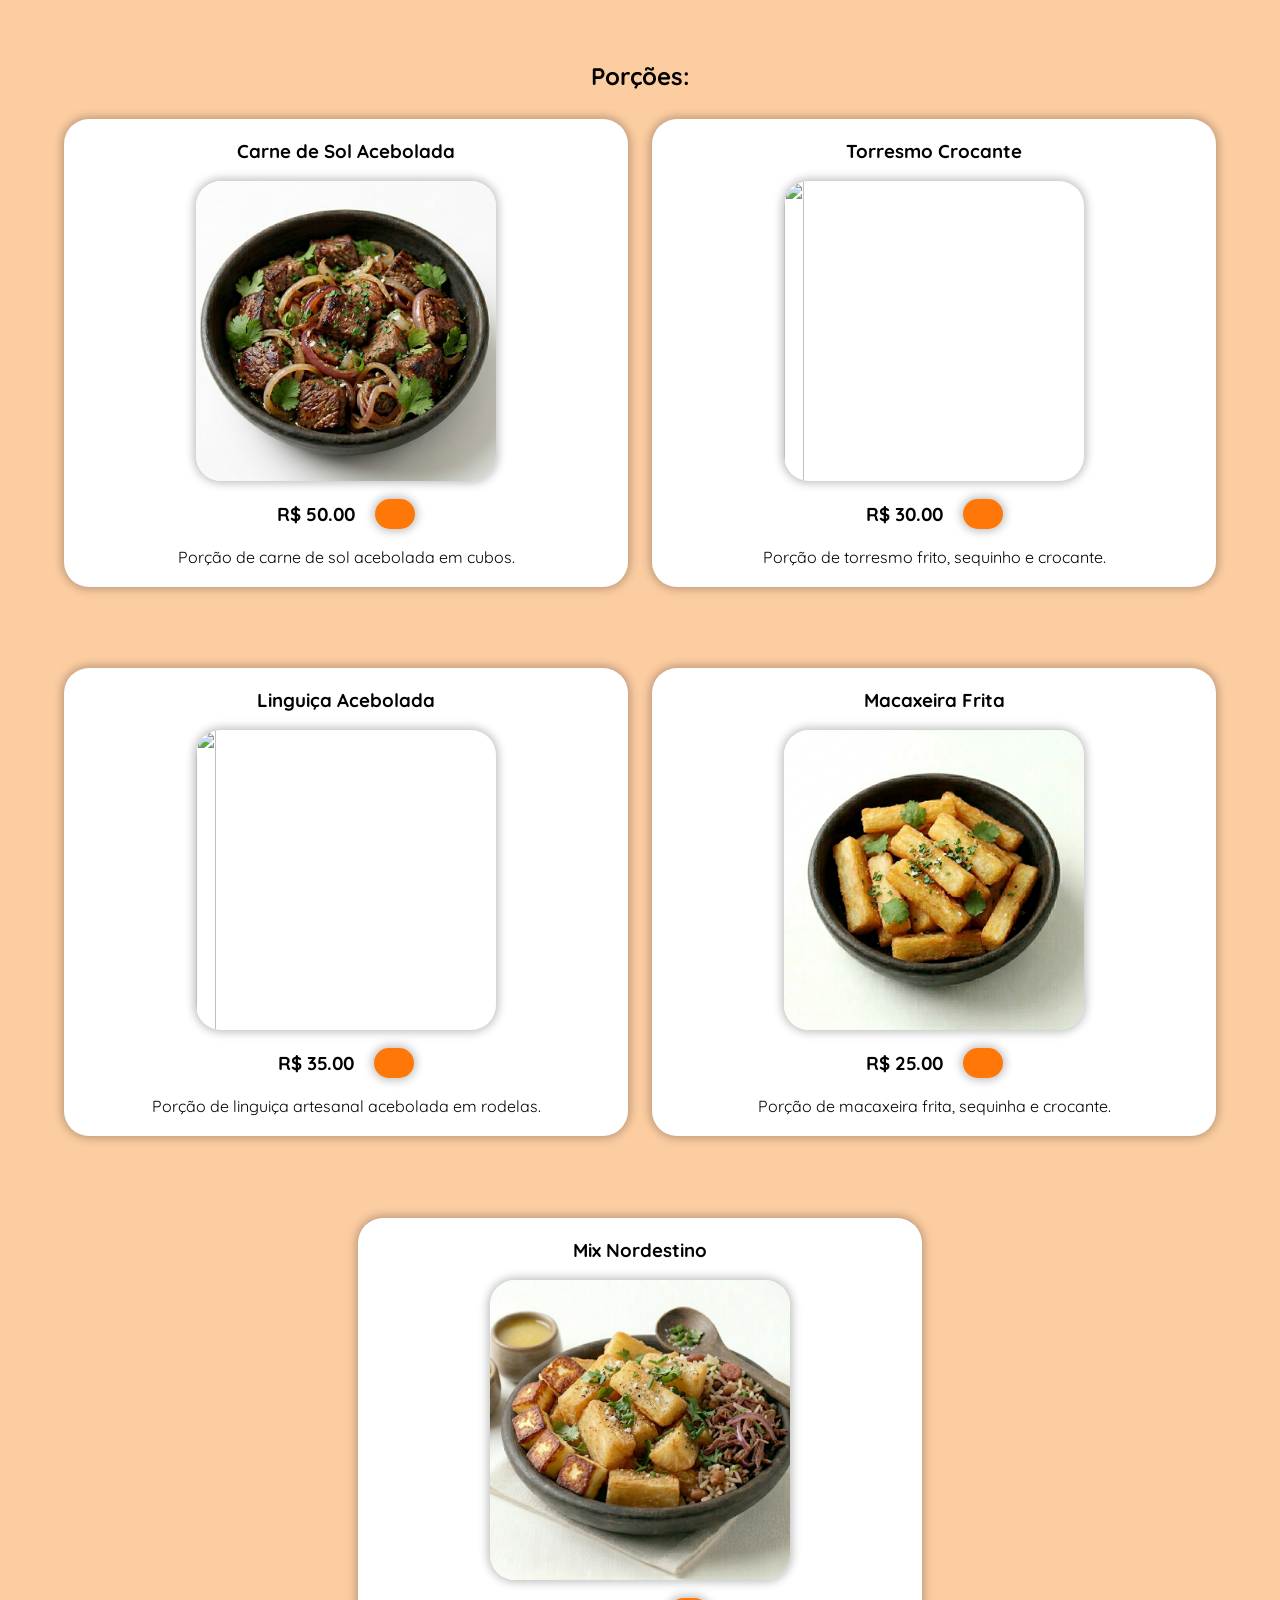
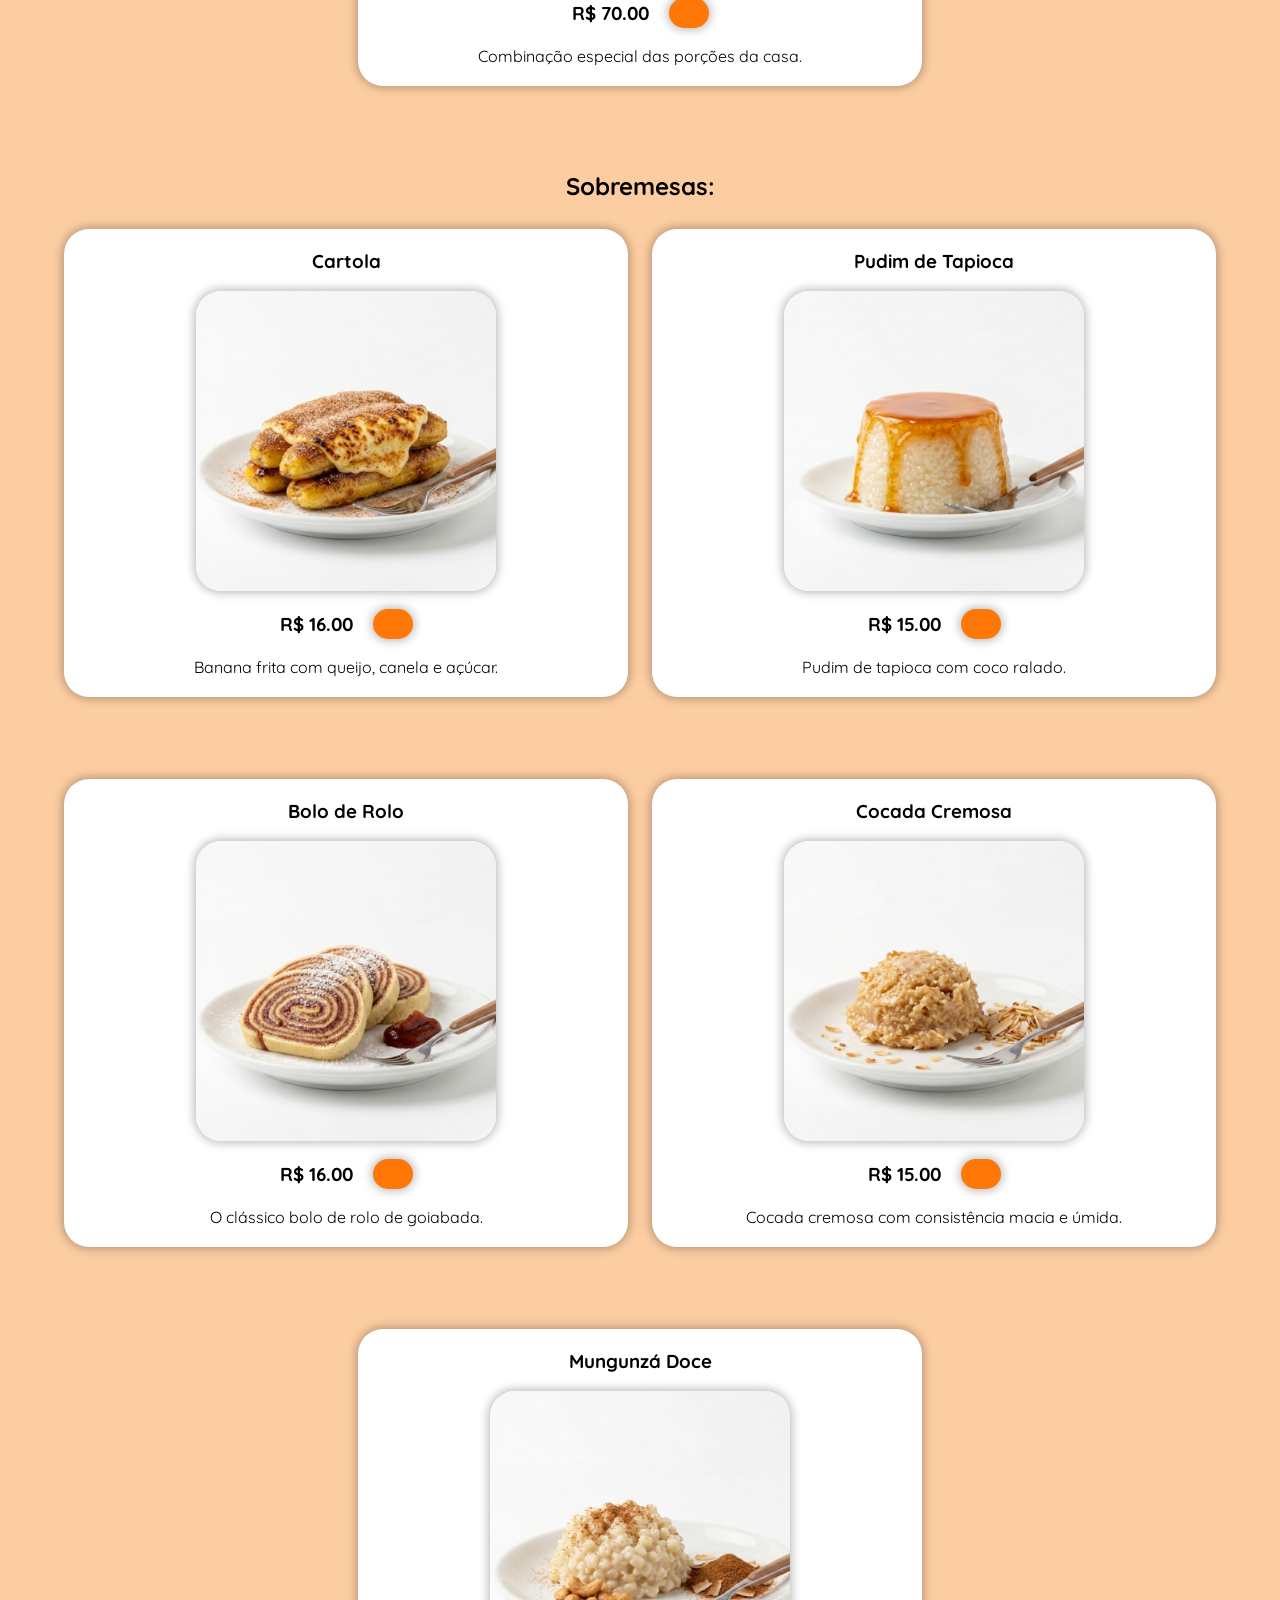
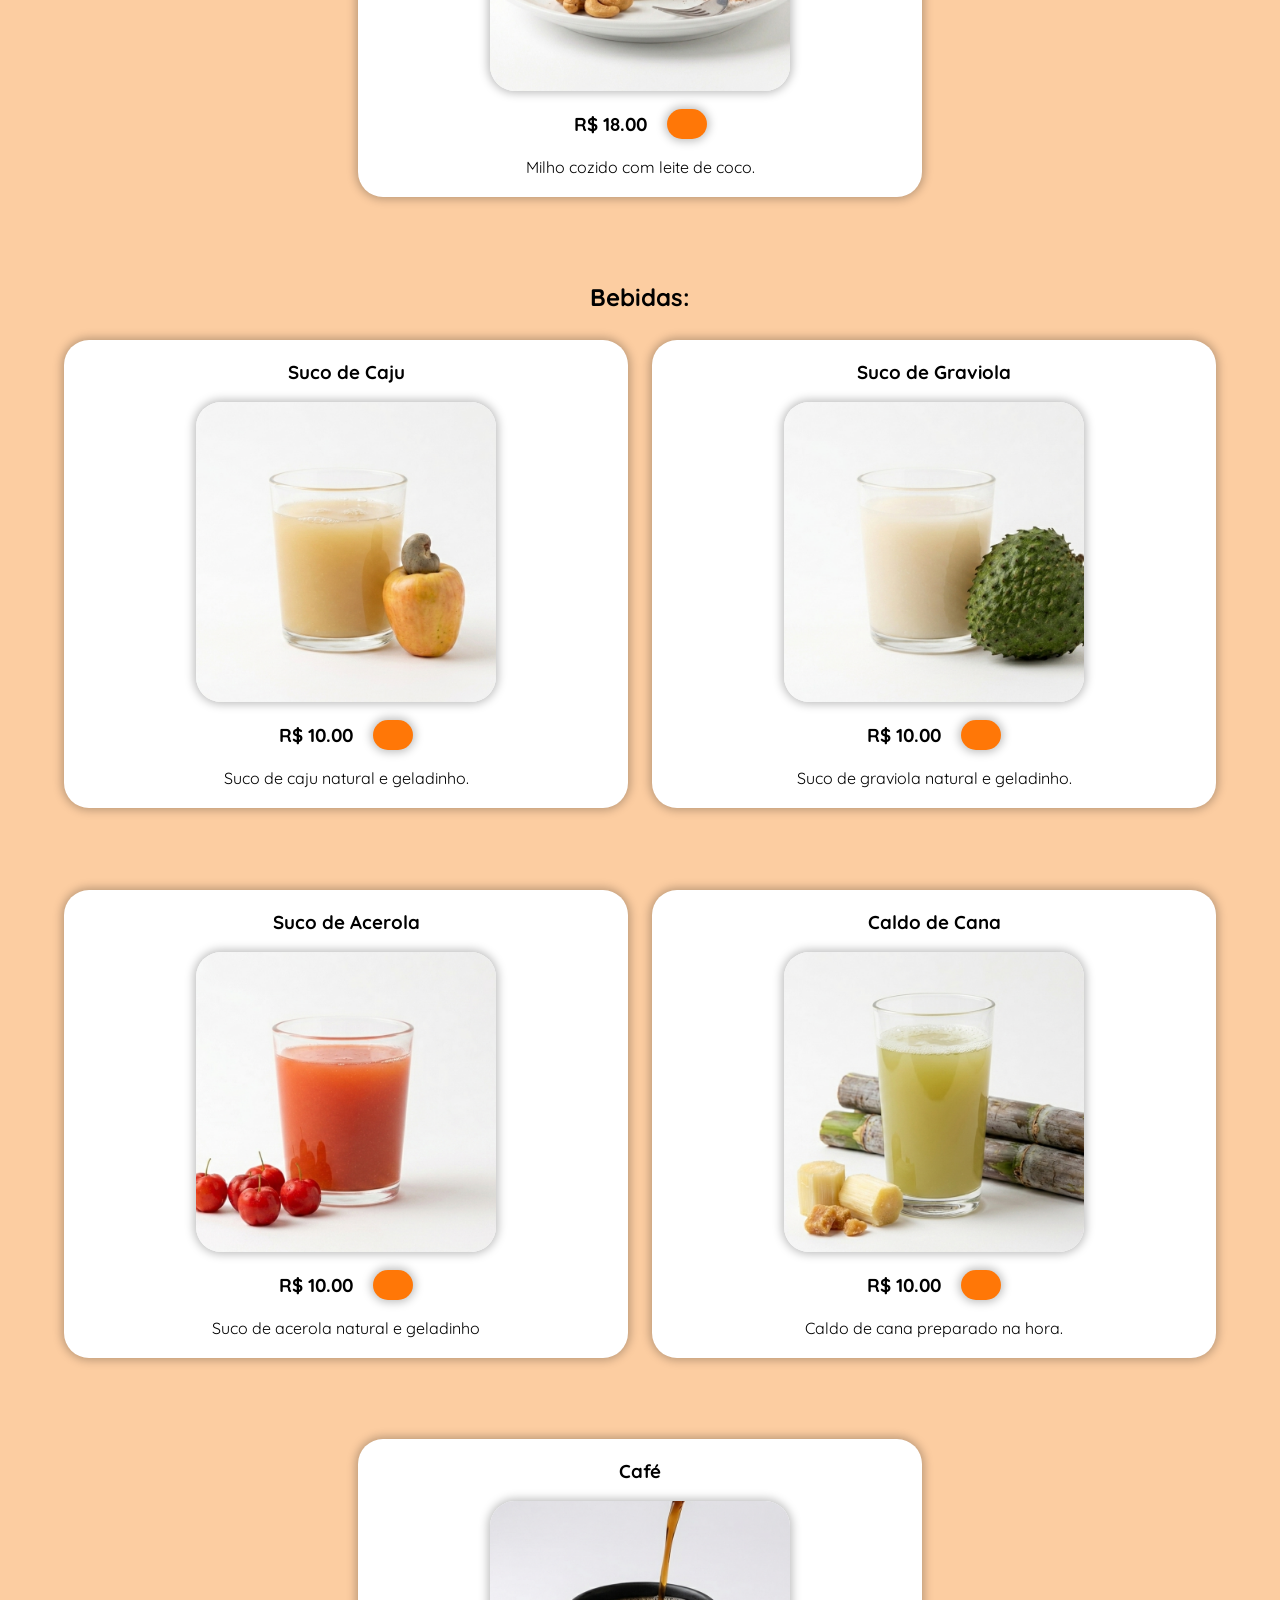
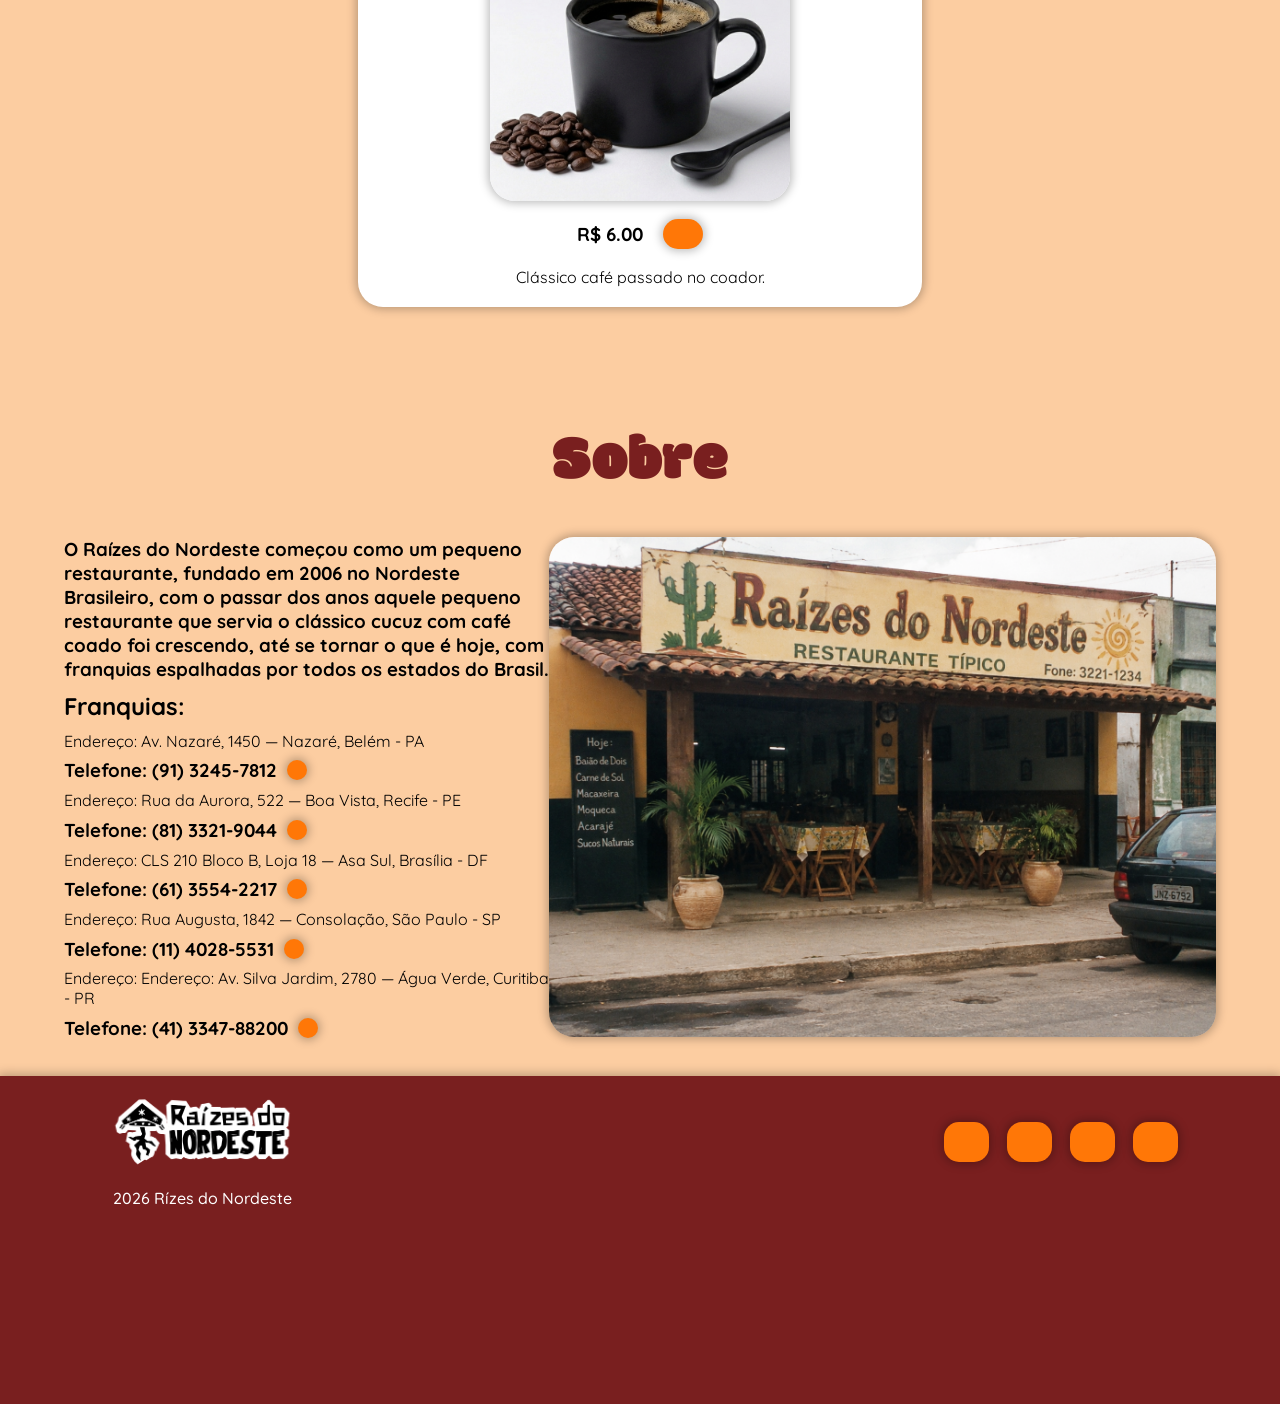
==== commit 08942c9c: "Adicionando carrinho de compras" ====
--- a/index.html
+++ b/index.html
@@ -13,12 +13,12 @@
 <body>
     <header>
         <nav id="navbar">
-            <!--Logo do restaurante-->
+            <!--Logo do restaurante -->
             <img id="nav_logo" src="images/logo.png" alt="Logo Raízes do Nordeste">
 
             <!-- Menu principal-->
             <ul id="nav_list">
-                <li class="nav_item active">
+                <li class="nav_item">
                     <a href="#home">Início</a>
                 </li>
                 <li class="nav_item">
@@ -31,6 +31,7 @@
                     <a href="#info">Sobre</a>
                 </li>
             </ul>
+            
             <!--Botões do menu-->
             
         <div id="menu_button">
@@ -38,10 +39,14 @@
                <i class="fa-solid fa-user"></i>
                 <p id="login"></p>
             </a>
-
-            <button id="Bag" class="button2">
-               <i class="fa-solid fa-bag-shopping"></i>
-            </button>
+            <div class="cart-icon">
+                <button id="Bag" class="button2">
+                    <div>
+                        <i class="fa-solid fa-bag-shopping"></i>
+                        <span class="cart-item-count"></span>
+                    </div>    
+                </button>
+            </div>
 
             <button id="mobile_button">
                 <i class="fa-solid fa-bars"></i>
@@ -71,6 +76,32 @@
         </div>
     </header>
 
+    <!-- Carrinho -->
+    <div class="cart">
+        <h2 class="cart-title">Meu carrinho</h2>
+        <div class="cart-content">
+           <!-- <div class="cart-box">
+                <img src="images/entrada1.png" class="cart-img">
+                <div class="cart-detail">
+                    <h2 class="cart-product-title">Acarajé tradicional</h2>
+                    <span class="cart-price">$24.90</span>
+                    <div class="cart-quantity">
+                        <button id="decrement">-</button>
+                        <span class="number">1</span>
+                        <button id="increment">+</button>
+                    </div>
+                </div>
+                <i class="fa-solid fa-trash-can cart-remove"></i>
+            </div> -->
+        </div>
+        <div class="total">
+            <div class="total-title">Total</div>
+            <div class="total-price">$0,00</div>
+        </div>
+        <button class="btn-buy">Continuar</button>
+        <i class="fa-solid fa-x" id="cart-close"></i>
+    </div>
+
     <main id="content">
         <section id="home">
             <div id="cta">
@@ -213,8 +244,8 @@
                     <img src="images/entrada1.png" class="dish_image">
 
                     <div class="dish_price">
-                        <h3>R$ 24,90</h3>
-                        <button class="button2">
+                        <h3 class="price">R$ 25.00</h3>
+                        <button class="add_cart">
                             <i class="fa-solid fa-bag-shopping"></i>
                         </button>
                     </div>
@@ -232,8 +263,8 @@
                     <img src="images/entrada2.png" class="dish_image">
 
                     <div class="dish_price">
-                        <h3>R$ 14,90</h3>
-                        <button class="button2">
+                        <h3 class="price">R$ 15.00</h3>
+                        <button class="add_cart">
                             <i class="fa-solid fa-bag-shopping"></i>
                         </button>
                     </div>
@@ -251,8 +282,8 @@
                     <img src="images/entrada3.png" class="dish_image">
 
                     <div class="dish_price">
-                        <h3>R$ 14,90</h3>
-                        <button class="button2">
+                        <h3 class="price">R$ 15.00 </h3>
+                        <button class="add_cart">
                             <i class="fa-solid fa-bag-shopping"></i>
                         </button>
                     </div>
@@ -270,8 +301,8 @@
                     <img src="images/entrada4.png" class="dish_image">
 
                     <div class="dish_price">
-                        <h3>R$ 18,90</h3>
-                        <button class="button2">
+                        <h3 class="price">R$ 19.00</h3>
+                        <button class="add_cart">
                             <i class="fa-solid fa-bag-shopping"></i>
                         </button>
                     </div>
@@ -289,8 +320,8 @@
                     <img src="images/entrada5.png" class="dish_image">
 
                     <div class="dish_price">
-                        <h3>R$ 22,90</h3>
-                        <button class="button2">
+                        <h3 class="price">R$ 23.00</h3>
+                        <button class="add_cart">
                             <i class="fa-solid fa-bag-shopping"></i>
                         </button>
                     </div>
@@ -316,8 +347,8 @@
                     <img src="images/principais1.png" class="dish_image">
 
                     <div class="dish_price">
-                        <h3>R$ 39,90</h3>
-                        <button class="button2">
+                        <h3 class="price">R$ 40.00</h3>
+                        <button class="add_cart">
                             <i class="fa-solid fa-bag-shopping"></i>
                         </button>
                     </div>
@@ -335,8 +366,8 @@
                     <img src="images/principais2.png" class="dish_image">
 
                     <div class="dish_price">
-                        <h3>R$ 49,90</h3>
-                        <button class="button2">
+                        <h3 class="price">R$ 50.00</h3>
+                        <button class="add_cart">
                             <i class="fa-solid fa-bag-shopping"></i>
                         </button>
                     </div>
@@ -354,8 +385,8 @@
                     <img src="images/principais3.png" class="dish_image">
 
                     <div class="dish_price">
-                        <h3>R$ 54,90</h3>
-                        <button class="button2">
+                        <h3 class="price">R$ 55.00</h3>
+                        <button class="add_cart">
                             <i class="fa-solid fa-bag-shopping"></i>
                         </button>
                     </div>
@@ -373,8 +404,8 @@
                     <img src="images/principais4.png" class="dish_image">
 
                     <div class="dish_price">
-                        <h3>R$ 42,90</h3>
-                        <button class="button2">
+                        <h3 class="price">R$ 43.00</h3>
+                        <button class="add_cart">
                             <i class="fa-solid fa-bag-shopping"></i>
                         </button>
                     </div>
@@ -392,8 +423,8 @@
                     <img src="images/principais5.png" class="dish_image">
 
                     <div class="dish_price">
-                        <h3>R$ 41,90</h3>
-                        <button class="button2">
+                        <h3 class="price">R$ 42.00</h3>
+                        <button class="add_cart">
                             <i class="fa-solid fa-bag-shopping"></i>
                         </button>
                     </div>
@@ -419,8 +450,8 @@
                     <img src="images/porcoes1.png" class="dish_image">
 
                     <div class="dish_price">
-                        <h3>R$ 49,90</h3>
-                        <button class="button2">
+                        <h3 class="price">R$ 50.00</h3>
+                        <button class="add_cart">
                             <i class="fa-solid fa-bag-shopping"></i>
                         </button>
                     </div>
@@ -438,8 +469,8 @@
                     <img src="images/porcoes2.png" class="dish_image">
 
                     <div class="dish_price">
-                        <h3>R$ 29,90</h3>
-                        <button class="button2">
+                        <h3 class="price">R$ 30.00</h3>
+                        <button class="add_cart">
                             <i class="fa-solid fa-bag-shopping"></i>
                         </button>
                     </div>
@@ -457,8 +488,8 @@
                     <img src="images/porcoes3.png" class="dish_image">
 
                     <div class="dish_price">
-                        <h3>R$ 34,90</h3>
-                        <button class="button2">
+                        <h3 class="price">R$ 35.00</h3>
+                        <button class="add_cart">
                             <i class="fa-solid fa-bag-shopping"></i>
                         </button>
                     </div>
@@ -476,8 +507,8 @@
                     <img src="images/porcoes4.png" class="dish_image">
 
                     <div class="dish_price">
-                        <h3>R$ 24,90</h3>
-                        <button class="button2">
+                        <h3 class="price">R$ 25.00</h3>
+                        <button class="add_cart">
                             <i class="fa-solid fa-bag-shopping"></i>
                         </button>
                     </div>
@@ -495,8 +526,8 @@
                     <img src="images/porcoes5.png" class="dish_image">
 
                     <div class="dish_price">
-                        <h3>R$ 69,90</h3>
-                        <button class="button2">
+                        <h3 class="price">R$ 70.00</h3>
+                        <button class="add_cart">
                             <i class="fa-solid fa-bag-shopping"></i>
                         </button>
                     </div>
@@ -522,8 +553,8 @@
                     <img src="images/sobremesas1.png" class="dish_image">
 
                     <div class="dish_price">
-                        <h3>R$ 15,90</h3>
-                        <button class="button2">
+                        <h3 class="price">R$ 16.00</h3>
+                        <button class="add_cart">
                             <i class="fa-solid fa-bag-shopping"></i>
                         </button>
                     </div>
@@ -541,8 +572,8 @@
                     <img src="images/sobremesas2.png" class="dish_image">
 
                     <div class="dish_price">
-                        <h3>R$ 14,90</h3>
-                        <button class="button2">
+                        <h3 class="price">R$ 15.00</h3>
+                        <button class="add_cart">
                             <i class="fa-solid fa-bag-shopping"></i>
                         </button>
                     </div>
@@ -560,8 +591,8 @@
                     <img src="images/sobremesas3.png" class="dish_image">
 
                     <div class="dish_price">
-                        <h3>R$ 15,90</h3>
-                        <button class="button2">
+                        <h3 class="price">R$ 16.00</h3>
+                        <button class="add_cart">
                             <i class="fa-solid fa-bag-shopping"></i>
                         </button>
                     </div>
@@ -579,8 +610,8 @@
                     <img src="images/sobremesas4.png" class="dish_image">
 
                     <div class="dish_price">
-                        <h3>R$ 14,90</h3>
-                        <button class="button2">
+                        <h3 class="price">R$ 15.00</h3>
+                        <button class="add_cart">
                             <i class="fa-solid fa-bag-shopping"></i>
                         </button>
                     </div>
@@ -598,8 +629,8 @@
                     <img src="images/sobremesas5.png" class="dish_image">
 
                     <div class="dish_price">
-                        <h3>R$ 17,90</h3>
-                        <button class="button2">
+                        <h3 class="price">R$ 18.00</h3>
+                        <button class="add_cart">
                             <i class="fa-solid fa-bag-shopping"></i>
                         </button>
                     </div>
@@ -625,8 +656,8 @@
                     <img src="images/bebidas1.png" class="dish_image">
 
                     <div class="dish_price">
-                        <h3>R$ 9,90</h3>
-                        <button class="button2">
+                        <h3 class="price">R$ 10.00</h3>
+                        <button class="add_cart">
                             <i class="fa-solid fa-bag-shopping"></i>
                         </button>
                     </div>
@@ -644,8 +675,8 @@
                     <img src="images/bebidas2.png" class="dish_image">
 
                     <div class="dish_price">
-                        <h3>R$ 9,90</h3>
-                        <button class="button2">
+                        <h3 class="price">R$ 10.00</h3>
+                        <button class="add_cart">
                             <i class="fa-solid fa-bag-shopping"></i>
                         </button>
                     </div>
@@ -663,8 +694,8 @@
                     <img src="images/bebidas3.png" class="dish_image">
 
                     <div class="dish_price">
-                        <h3>R$ 9,90</h3>
-                        <button class="button2">
+                        <h3 class="price">R$ 10.00</h3>
+                        <button class="add_cart">
                             <i class="fa-solid fa-bag-shopping"></i>
                         </button>
                     </div>
@@ -682,8 +713,8 @@
                     <img src="images/bebidas4.png" class="dish_image">
 
                     <div class="dish_price">
-                        <h3>R$ 9,90</h3>
-                        <button class="button2">
+                        <h3 class="price">R$ 10.00</h3>
+                        <button class="add_cart">
                             <i class="fa-solid fa-bag-shopping"></i>
                         </button>
                     </div>
@@ -701,8 +732,8 @@
                     <img src="images/bebidas5.png" class="dish_image">
 
                     <div class="dish_price">
-                        <h3>R$ 5,90</h3>
-                        <button class="button2">
+                        <h3 class="price">R$ 6.00</h3>
+                        <button class="add_cart">
                             <i class="fa-solid fa-bag-shopping"></i>
                         </button>
                     </div>
@@ -765,6 +796,7 @@
     </main>
 
     <footer>
+ 
         <div id="footer_itens"> 
             <div class="logo_text">         
                 <img src="images/logo.png" class="footer_logo">
@@ -783,14 +815,58 @@
                     <i class="fa-brands fa-facebook"></i>
                 </a>
 
-                <a href="#navbar">
+                <a href="#home">
                     <i class="fa-solid fa-house"></i>
                 </a>
             </div>
         </div>
+
+                    <!-- Menu inferior -->
+        <section id="menu_bottom">
+            <div class="container_bottom_menu">
+                <div class="bottom_menu">
+                    <div class="media_buttons">
+                        <a href="#home">
+                            <i class="fa-solid fa-house"></i>
+                        </a>
+                    </div>
+                    <h4 class="munu_bottom_description">Início</h4>
+                </div>
+
+                <div class="bottom_menu">
+                    <div class="media_buttons">
+                        <a href="#menu">
+                            <i class="fa-solid fa-utensils"></i>
+                        </a>
+                    </div>
+                    <h4 class="munu_bottom_description">Menu</h4>
+                </div>
+
+                <div class="bottom_menu">
+                    <div class="media_buttons">
+                        <a href="#info">
+                            <i class="fa-solid fa-comment-dots"></i>
+                        </a>
+                    </div>
+                    <h4 class="munu_bottom_description">Novidades</h4>
+                </div>
+
+                <div class="bottom_menu">
+                    <div class="media_buttons">
+                        <a href="#info">
+                            <i class="fa-solid fa-comment-dots"></i>
+                        </a>
+                    </div>
+                    <h4 class="munu_bottom_description">Sobre</h4>
+                </div>
+                
+            </div>
+        </section>
+        
     </footer>
     
     <script src="src/javascript/script.js"></script>
     <script src="src/javascript/loginbtn.js"></script>
+    <script src="src/javascript/cart.js"></script>
 </body>
 </html>
--- a/src/styles/styles.css
+++ b/src/styles/styles.css
@@ -9,6 +9,7 @@
 @import url('login.css');
 @import url('signup.css');
 @import url('profile.css');
+@import url('cart.css');
 
 /* Cores principais */
 :root {
@@ -56,6 +57,7 @@
   transition: background-color .3s ease;
   list-style: none;
   text-decoration: none;
+  cursor: pointer;
 }
 
 .button2 {
@@ -73,6 +75,7 @@
   transition: background-color .3s ease;
   list-style: none;
   text-decoration: none;
+  cursor: pointer;
 }
 
 .button3 {
@@ -90,6 +93,7 @@
   transition: background-color .3s ease;
   list-style: none;
   text-decoration: none;
+  cursor: pointer;
 }
 
 .button1:hover {
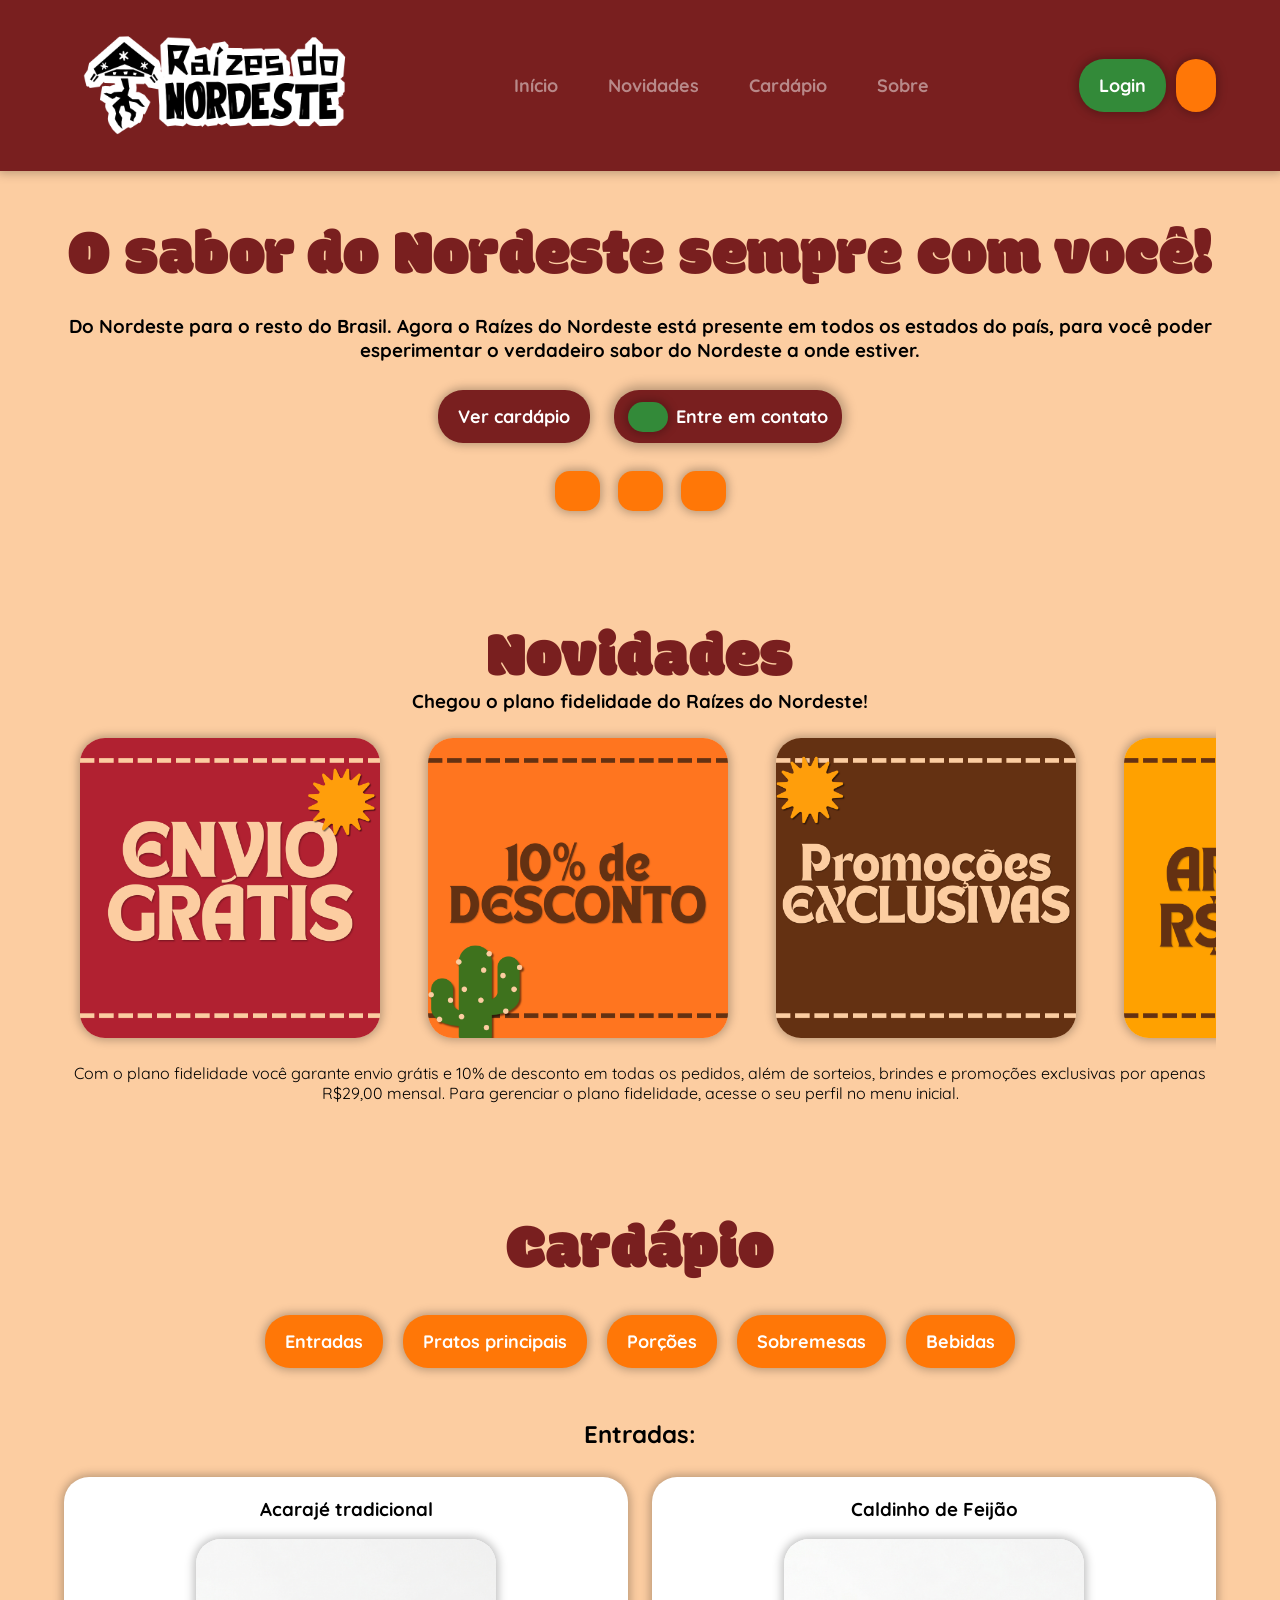
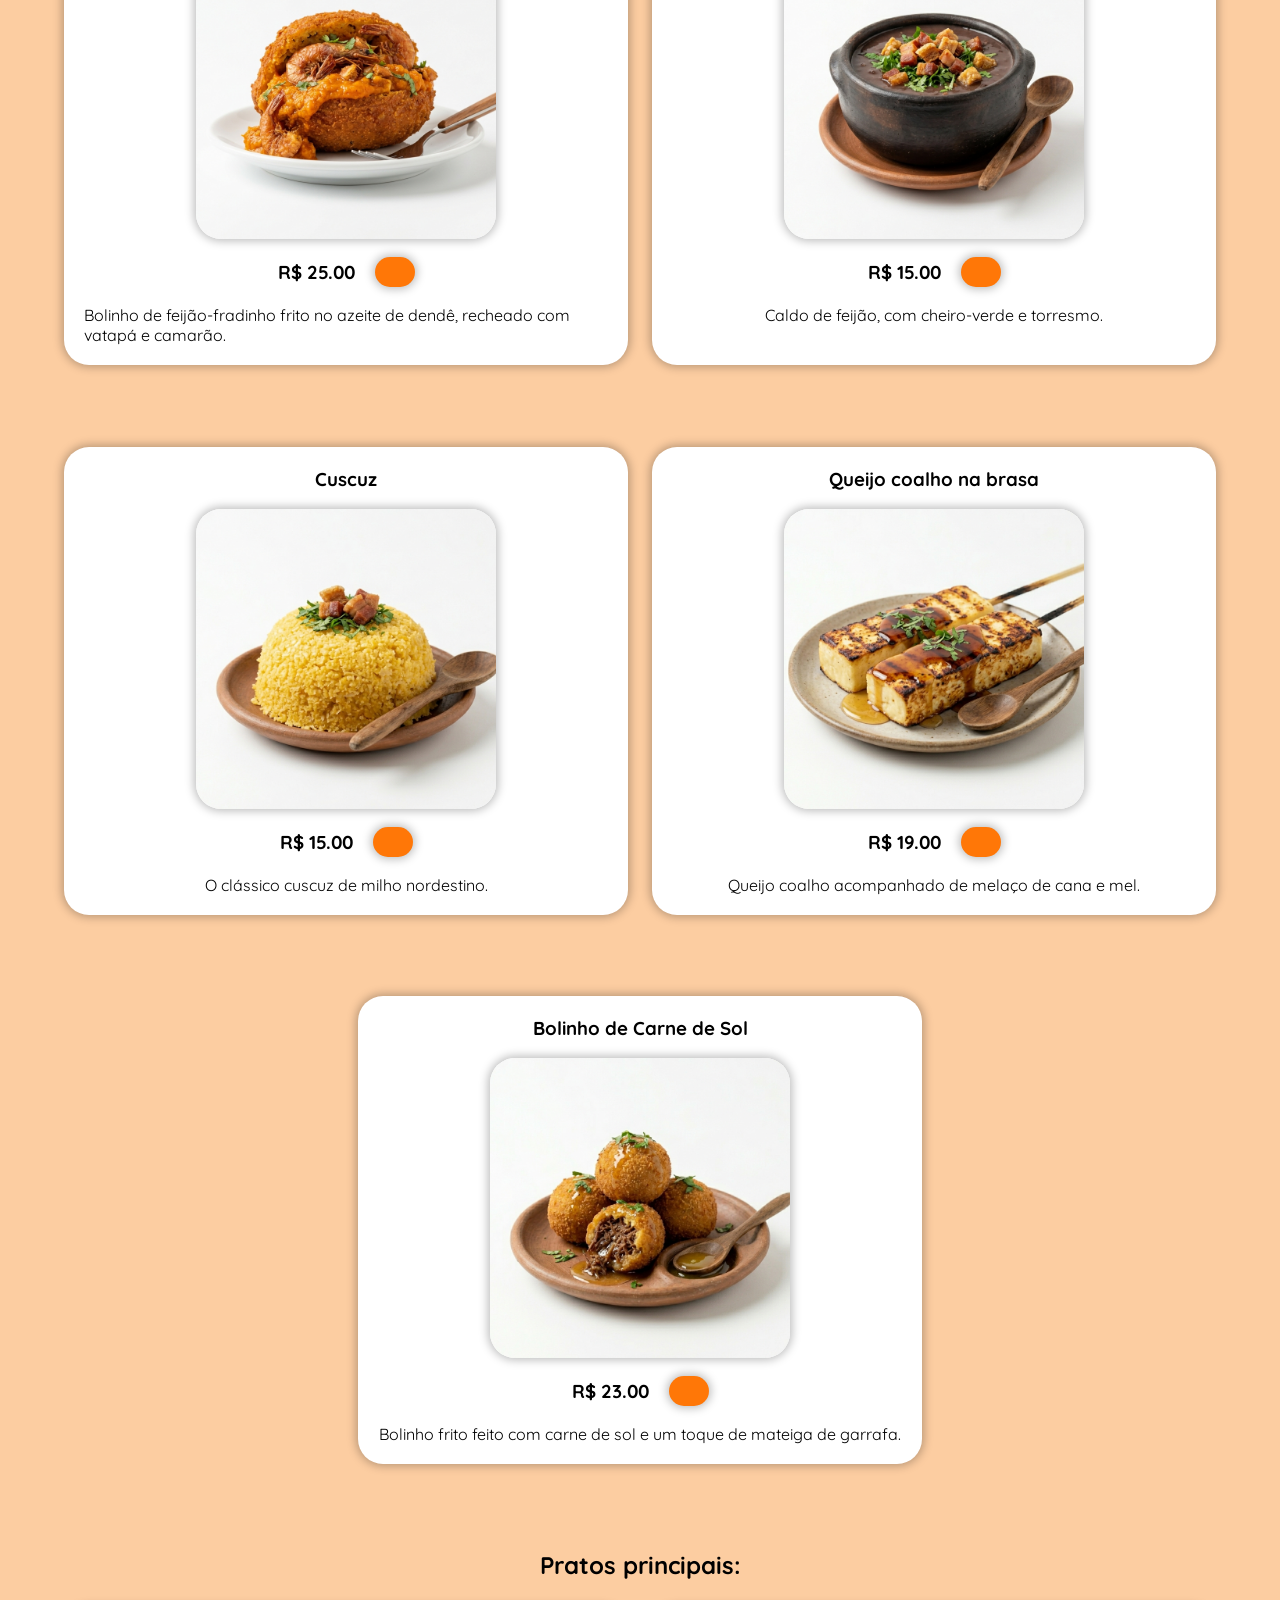
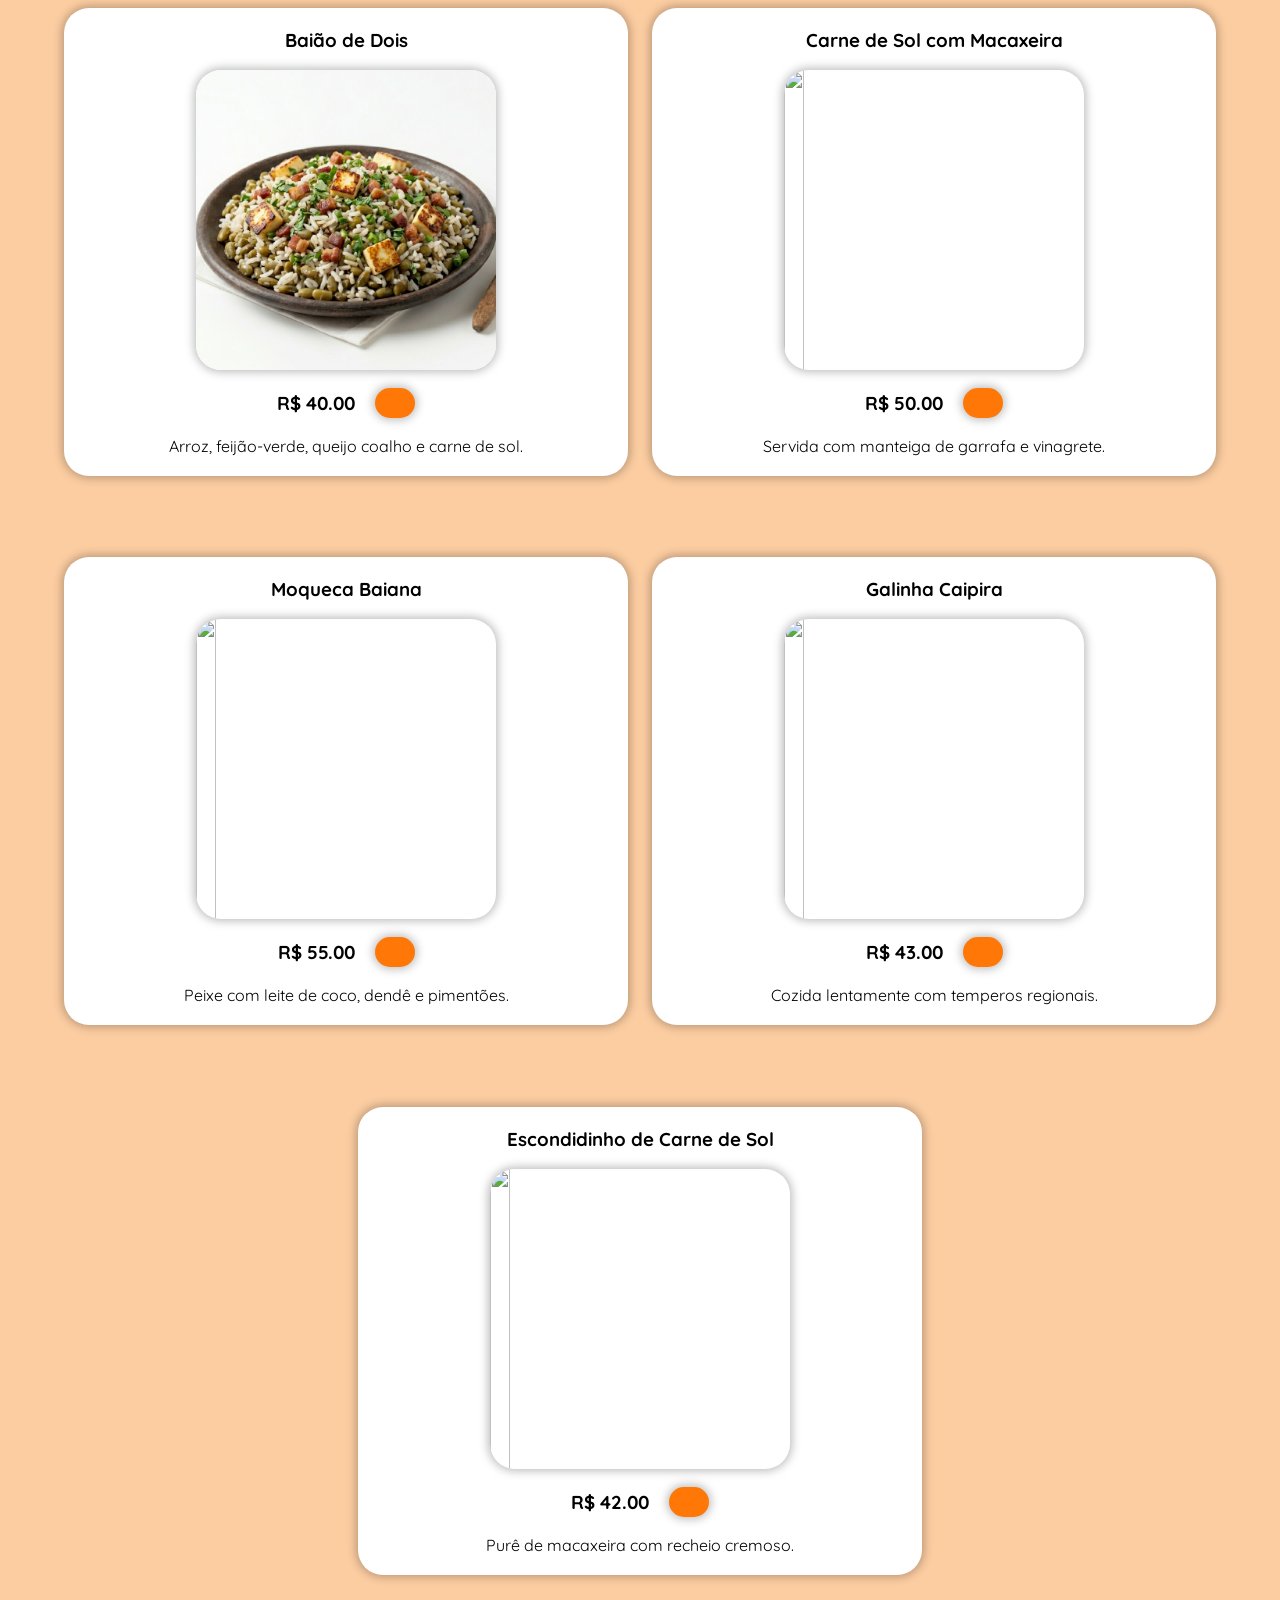
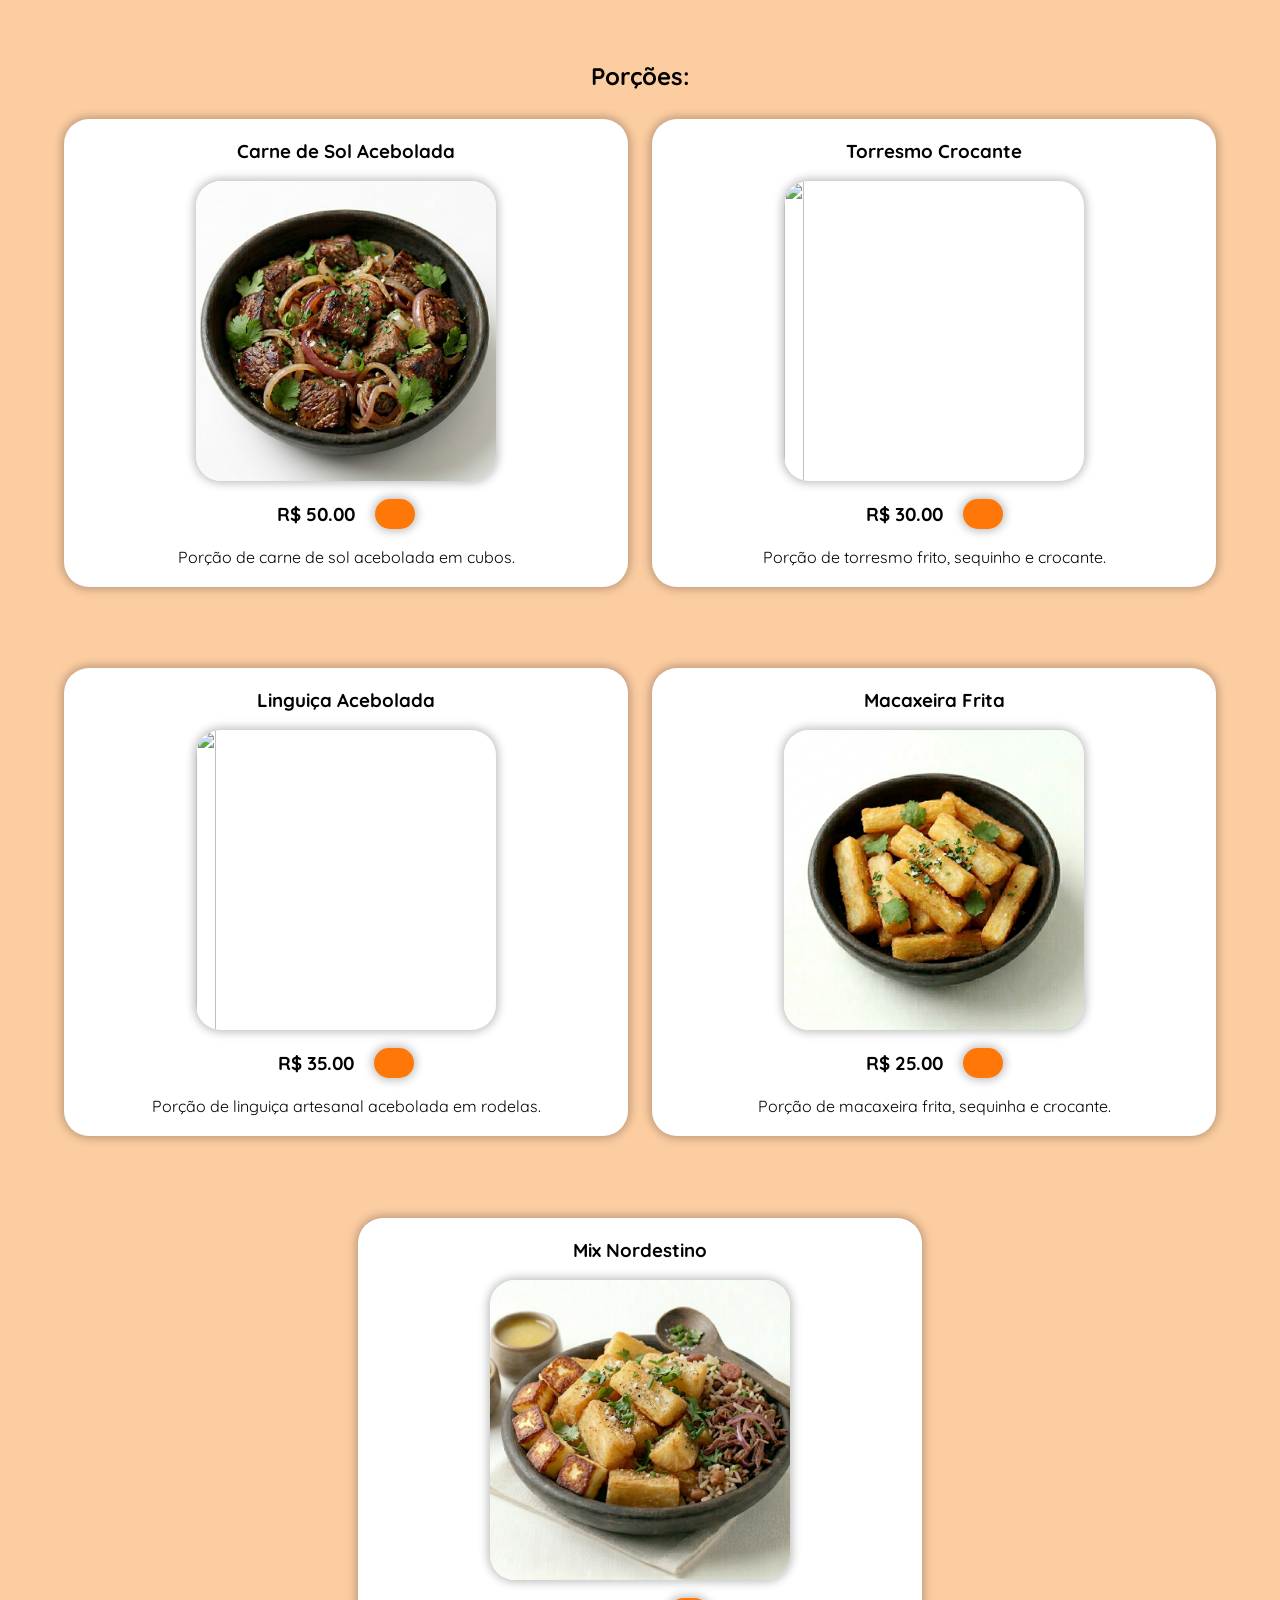
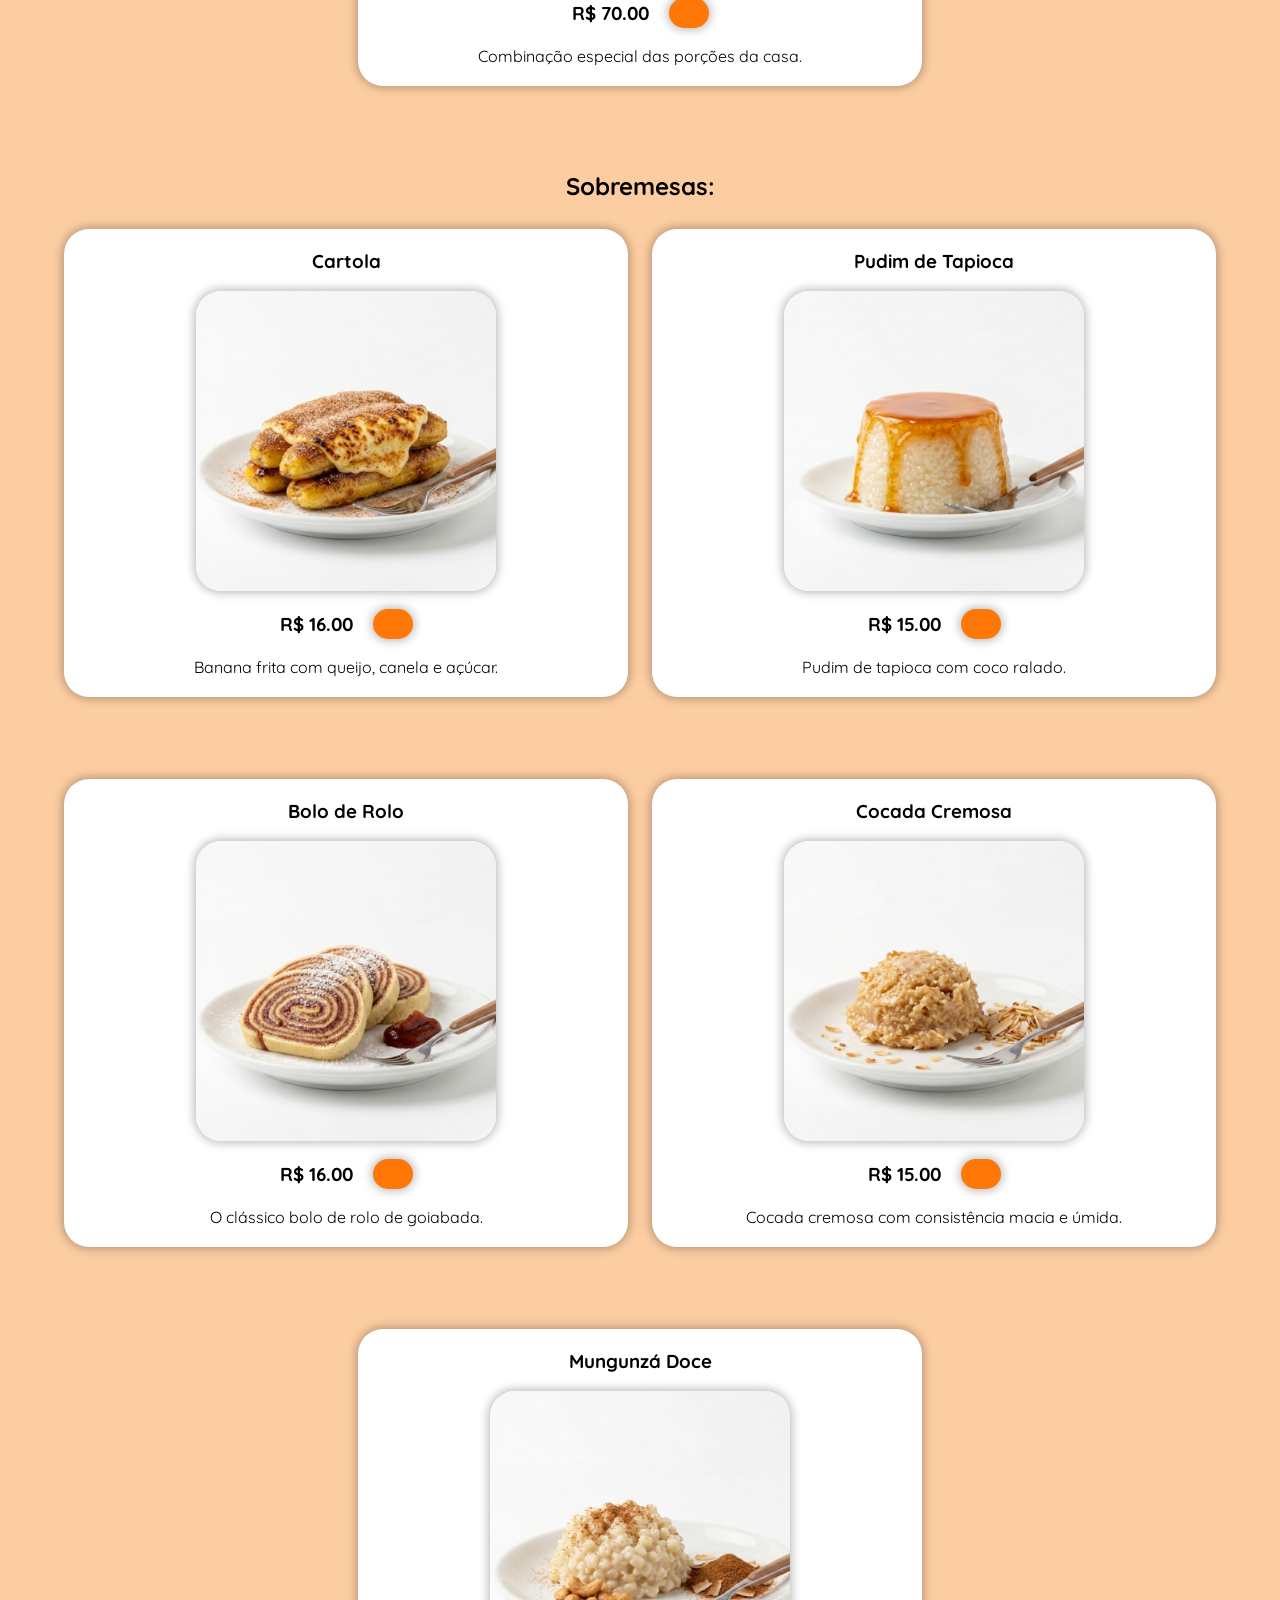
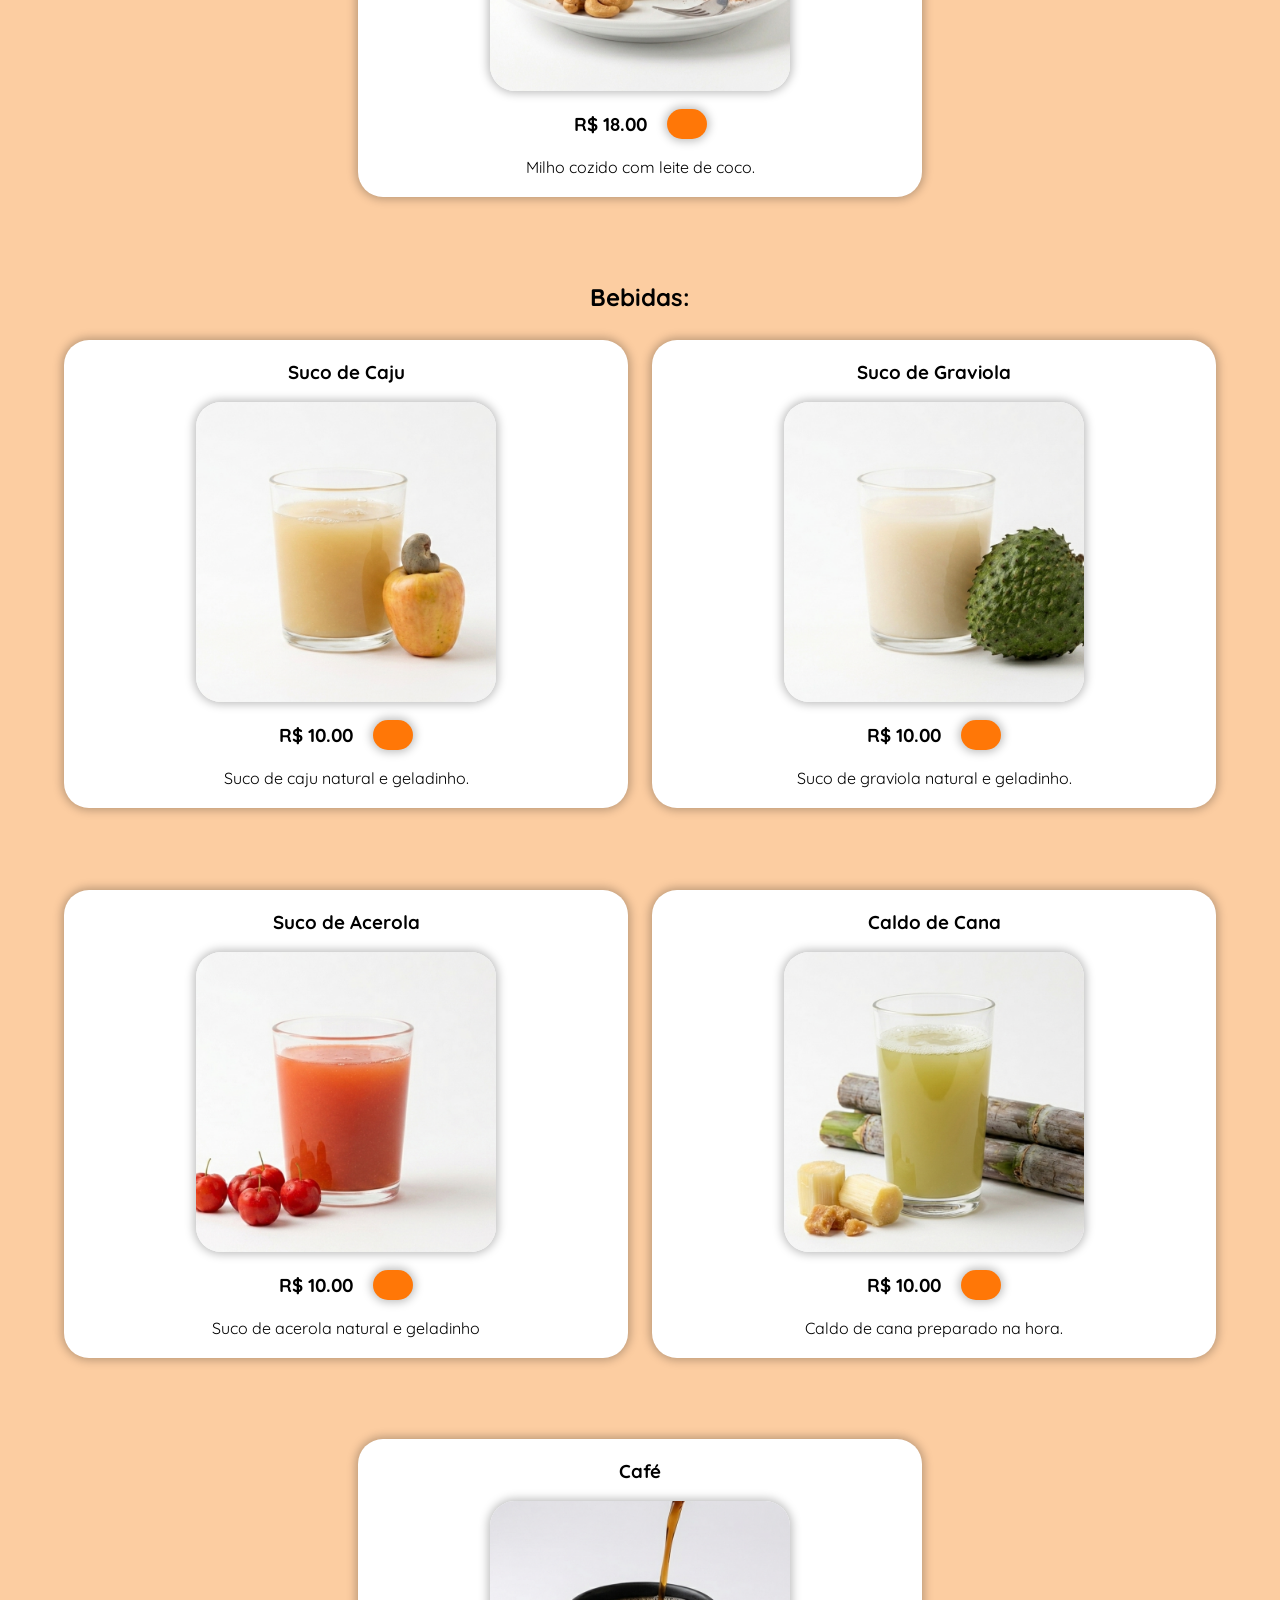
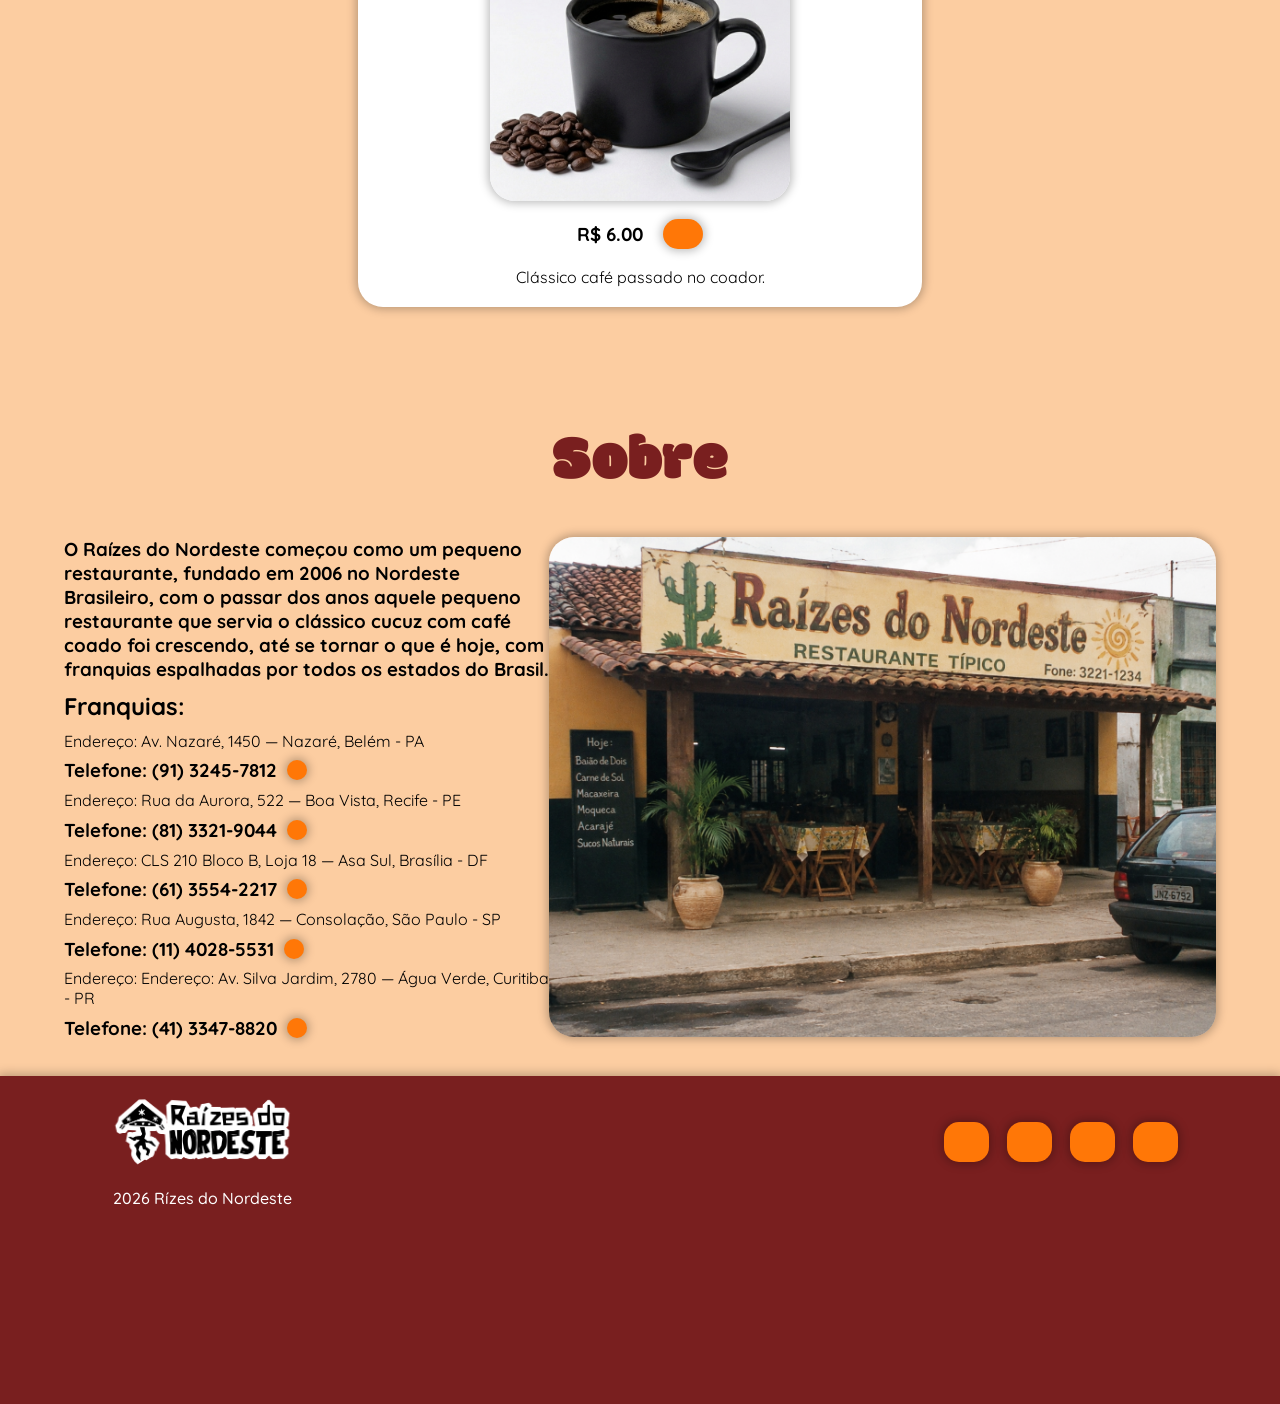
==== commit 14415ac9: "adicionando pagina de finalizar pedido" ====
--- a/index.html
+++ b/index.html
@@ -213,22 +213,22 @@
 
             <div id="food_menu_mobile">
                 <a href="#starters"><i class="fa-solid fa-burger"></i>
-                    </a>
-                
-                    <a href="#main_dishes"><i class="fa-solid fa-bowl-food"></i>
-                    </a>
-                
-                
-                    <a href="#portions"><i class="fa-solid fa-bowl-rice"></i>
-                    </a>
-                
-                
-                    <a href="#dessert"><i class="fa-solid fa-cheese"></i>
-                    </a>
-                
-                
-                    <a href="#drinks"><i class="fa-solid fa-glass-water"></i>
-                    </a>
+                </a>
+            
+                <a href="#main_dishes"><i class="fa-solid fa-bowl-food"></i>
+                </a>
+            
+            
+                <a href="#portions"><i class="fa-solid fa-bowl-rice"></i>
+                </a>
+            
+            
+                <a href="#dessert"><i class="fa-solid fa-cheese"></i>
+                </a>
+            
+            
+                <a href="#drinks"><i class="fa-solid fa-glass-water"></i>
+                </a>
             </div>
                  <!-- Entradas -->
                 <section id="starters">
@@ -782,7 +782,7 @@
                     </div>
                     <p>Endereço: Endereço: Av. Silva Jardim, 2780 — Água Verde, Curitiba - PR</p>
                     <div id="info_menu_button">
-                        <h3>Telefone: (41) 3347-88200</h3>
+                        <h3>Telefone: (41) 3347-8820</h3>
                         <a href="tel:41334788200">
                             <i class="fa-solid fa-phone"></i>
                         </a>
@@ -796,7 +796,7 @@
     </main>
 
     <footer>
- 
+
         <div id="footer_itens"> 
             <div class="logo_text">         
                 <img src="images/logo.png" class="footer_logo">
@@ -835,20 +835,20 @@
 
                 <div class="bottom_menu">
                     <div class="media_buttons">
+                        <a href="#new">
+                            <i class="fa-solid fa-comment-dots"></i>
+                        </a>
+                    </div>
+                    <h4 class="munu_bottom_description">Novidades</h4>
+                </div>
+
+                <div class="bottom_menu">
+                    <div class="media_buttons">
                         <a href="#menu">
                             <i class="fa-solid fa-utensils"></i>
                         </a>
                     </div>
-                    <h4 class="munu_bottom_description">Menu</h4>
-                </div>
-
-                <div class="bottom_menu">
-                    <div class="media_buttons">
-                        <a href="#info">
-                            <i class="fa-solid fa-comment-dots"></i>
-                        </a>
-                    </div>
-                    <h4 class="munu_bottom_description">Novidades</h4>
+                    <h4 class="munu_bottom_description">Cardápio</h4>
                 </div>
 
                 <div class="bottom_menu">
--- a/src/styles/styles.css
+++ b/src/styles/styles.css
@@ -10,6 +10,8 @@
 @import url('signup.css');
 @import url('profile.css');
 @import url('cart.css');
+@import url('order.css');
+@import url('payment.css');
 
 /* Cores principais */
 :root {
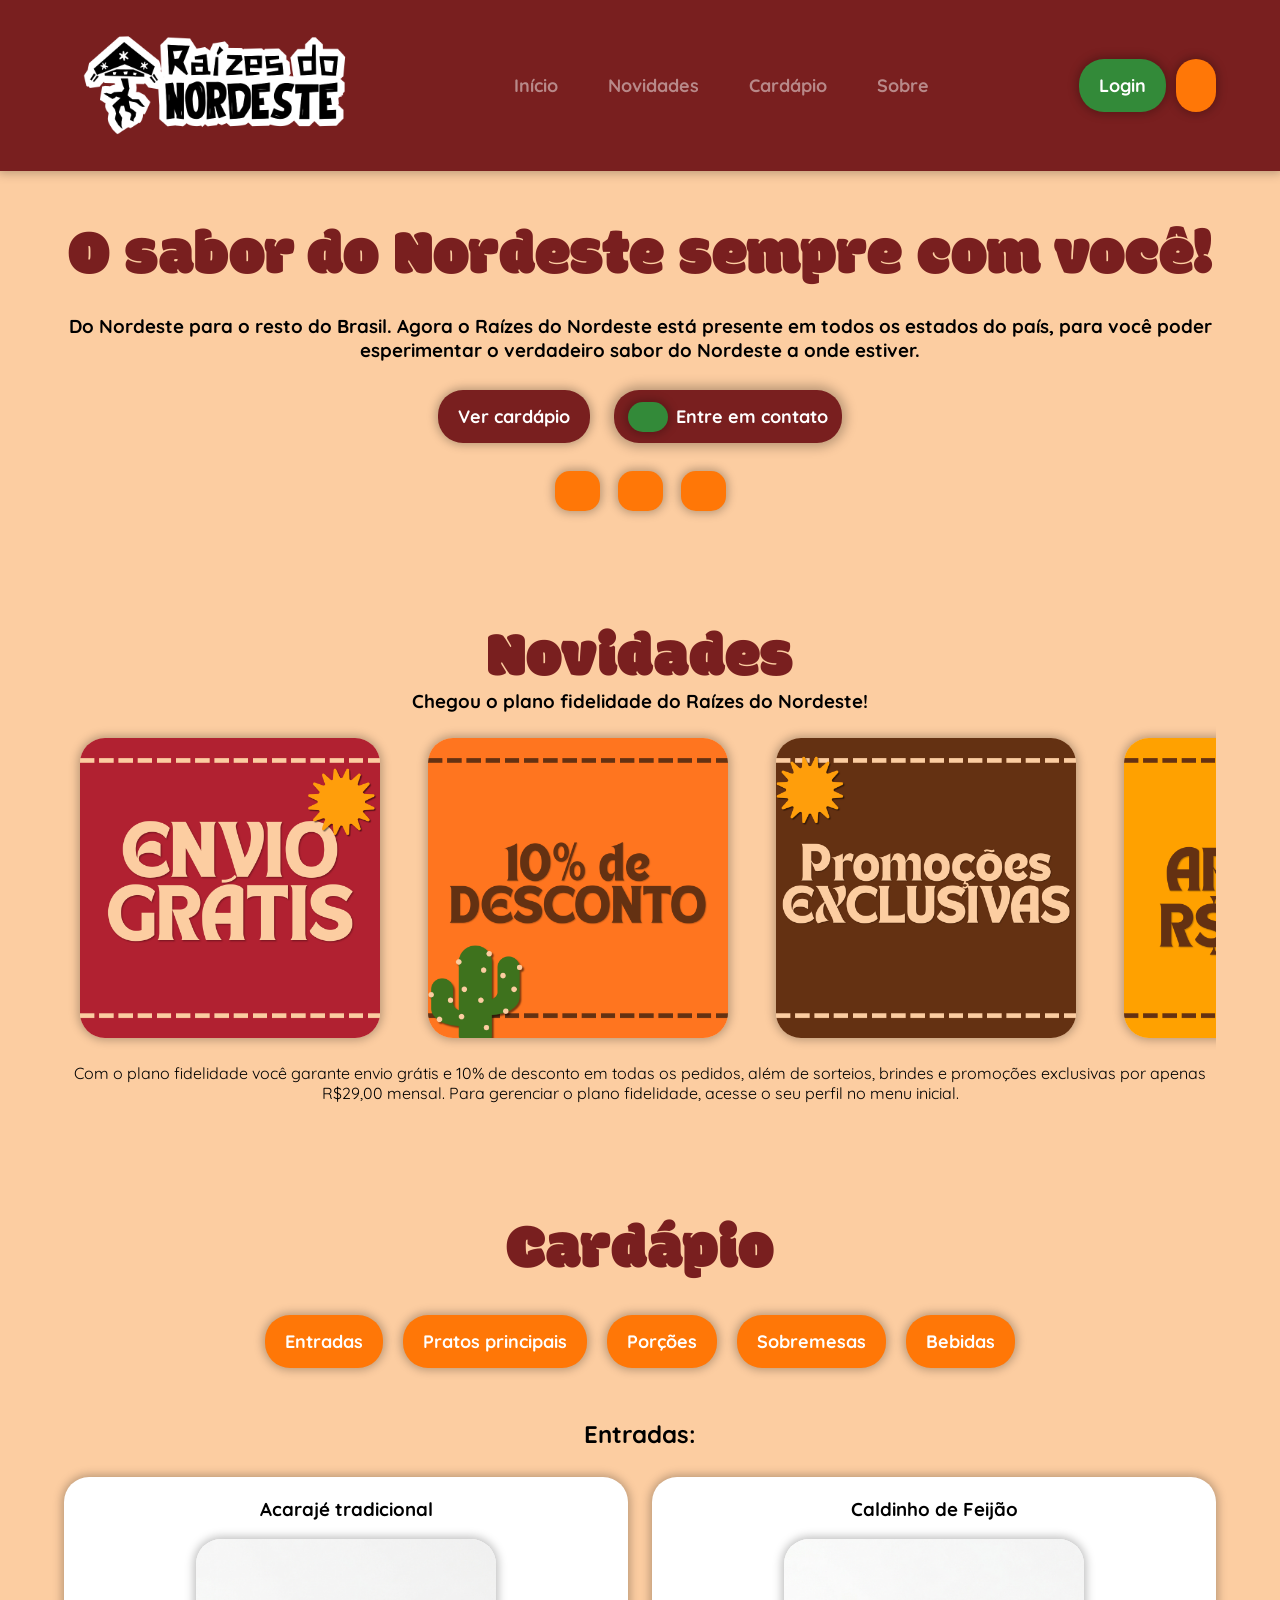
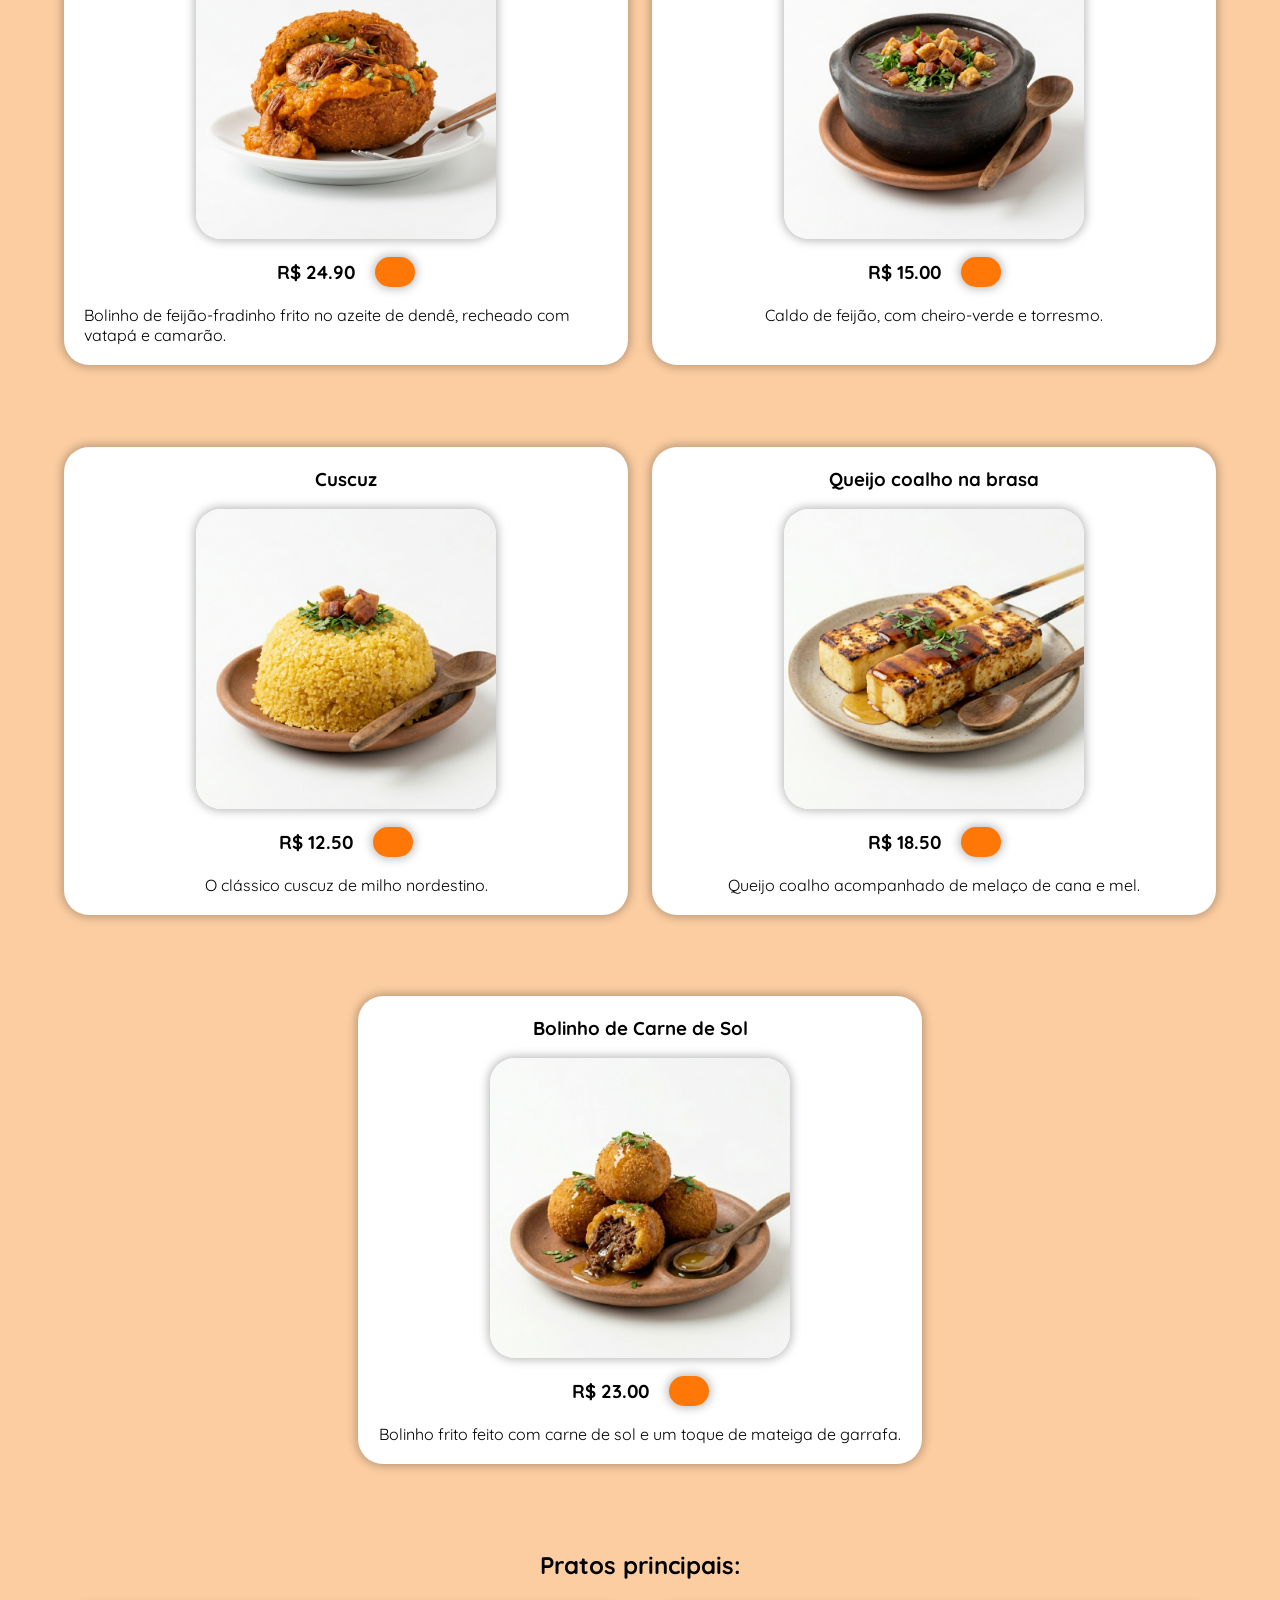
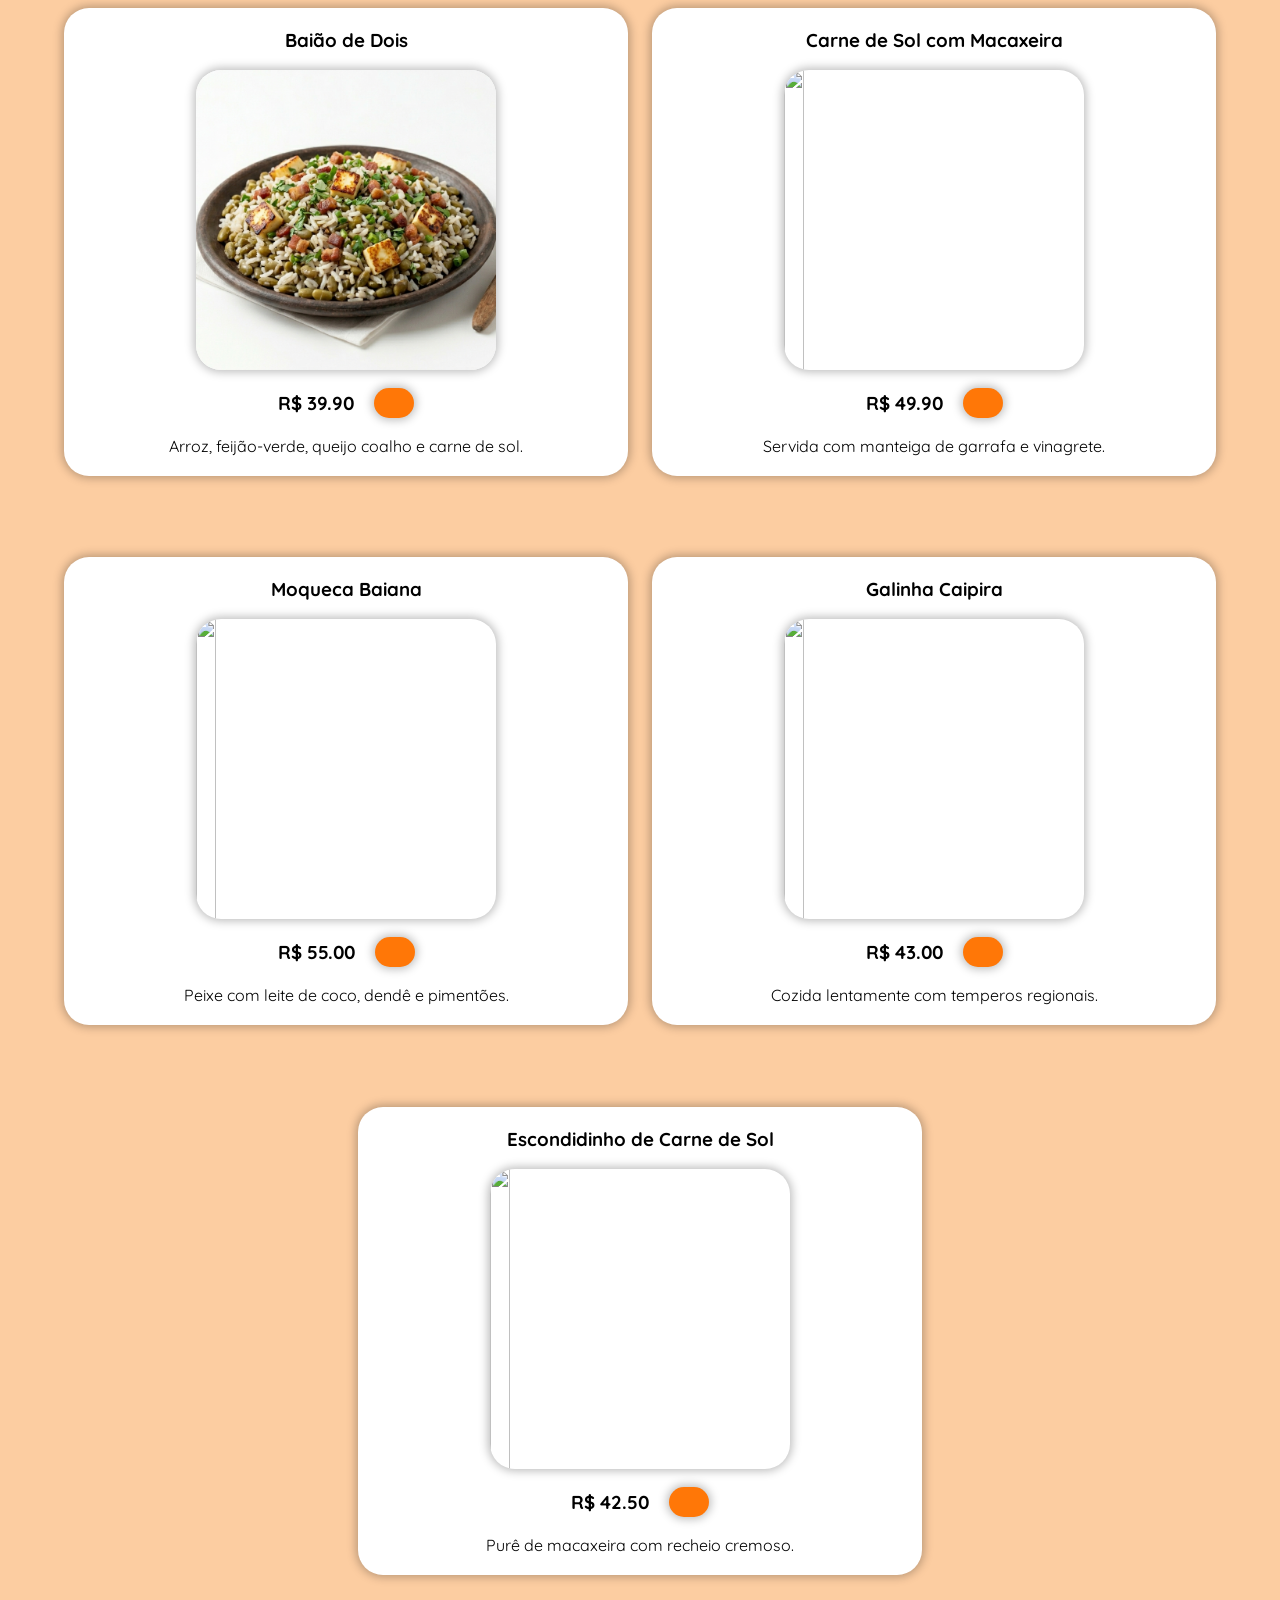
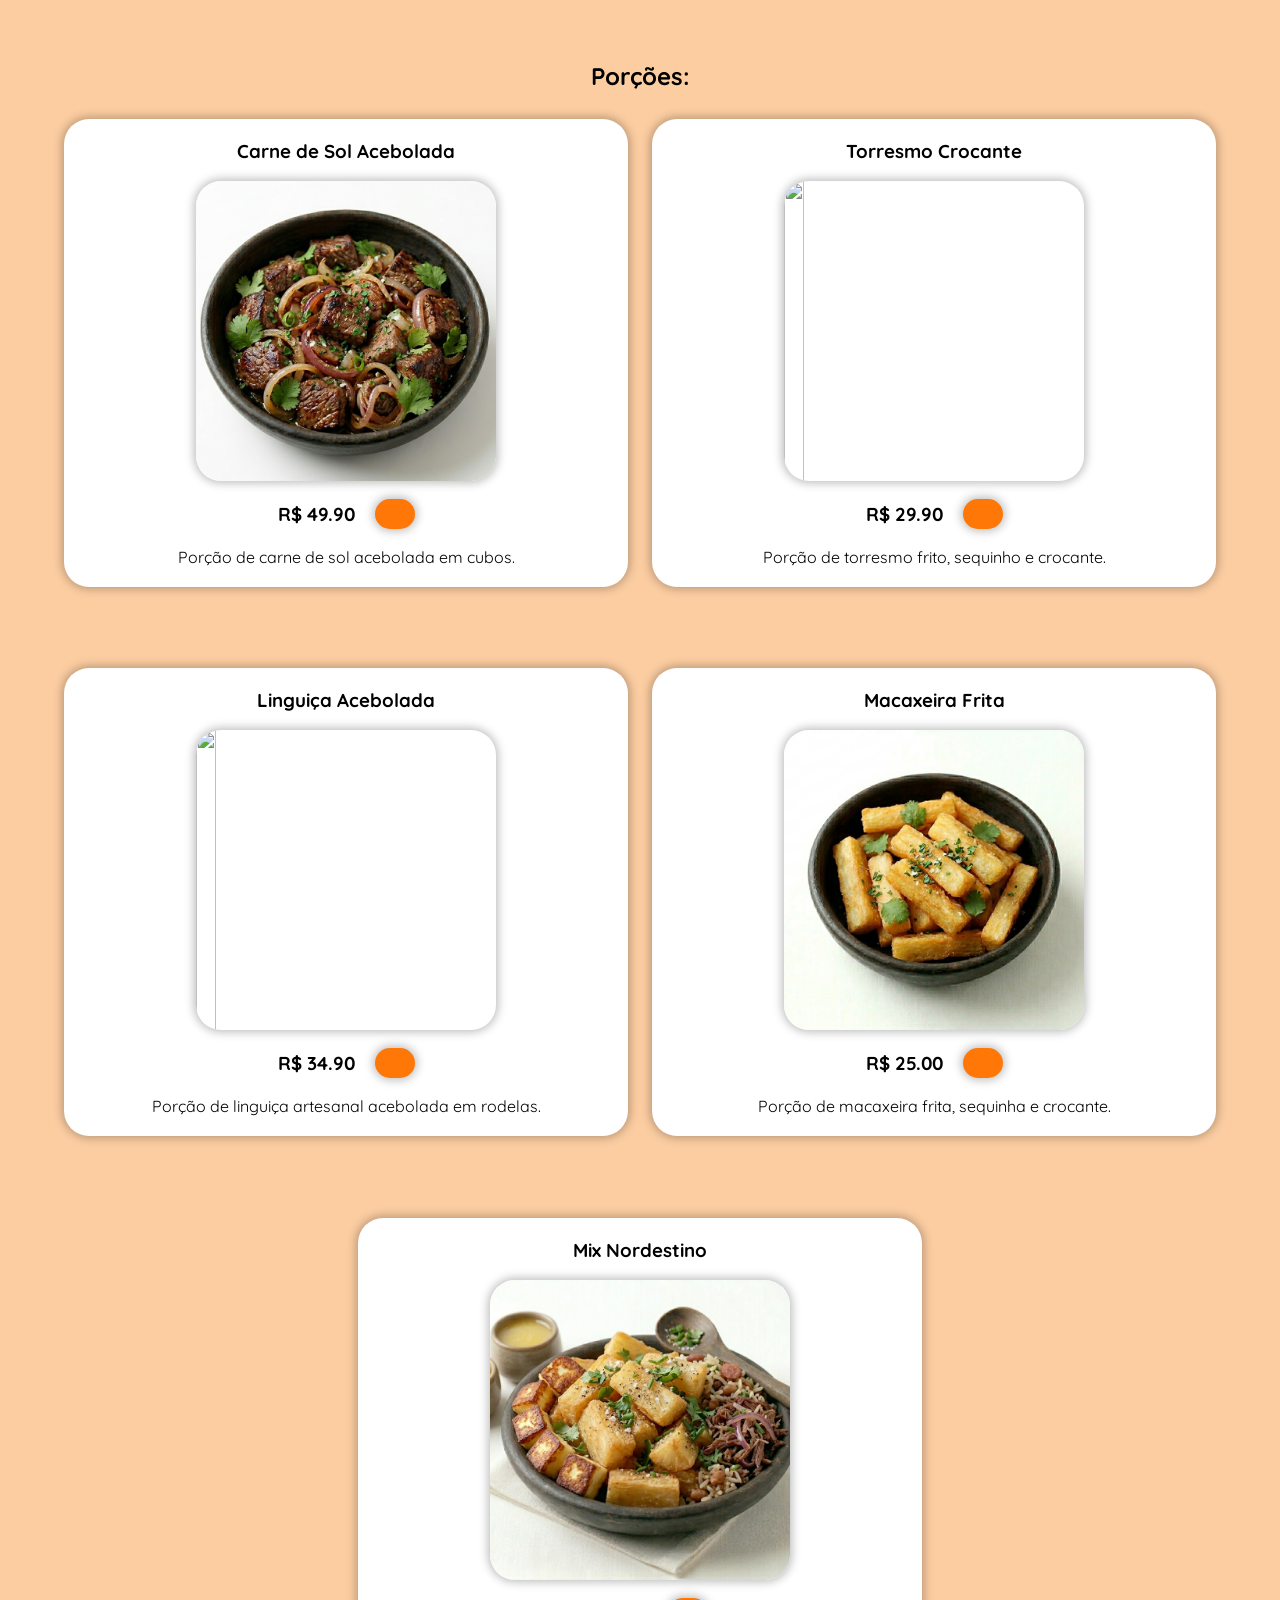
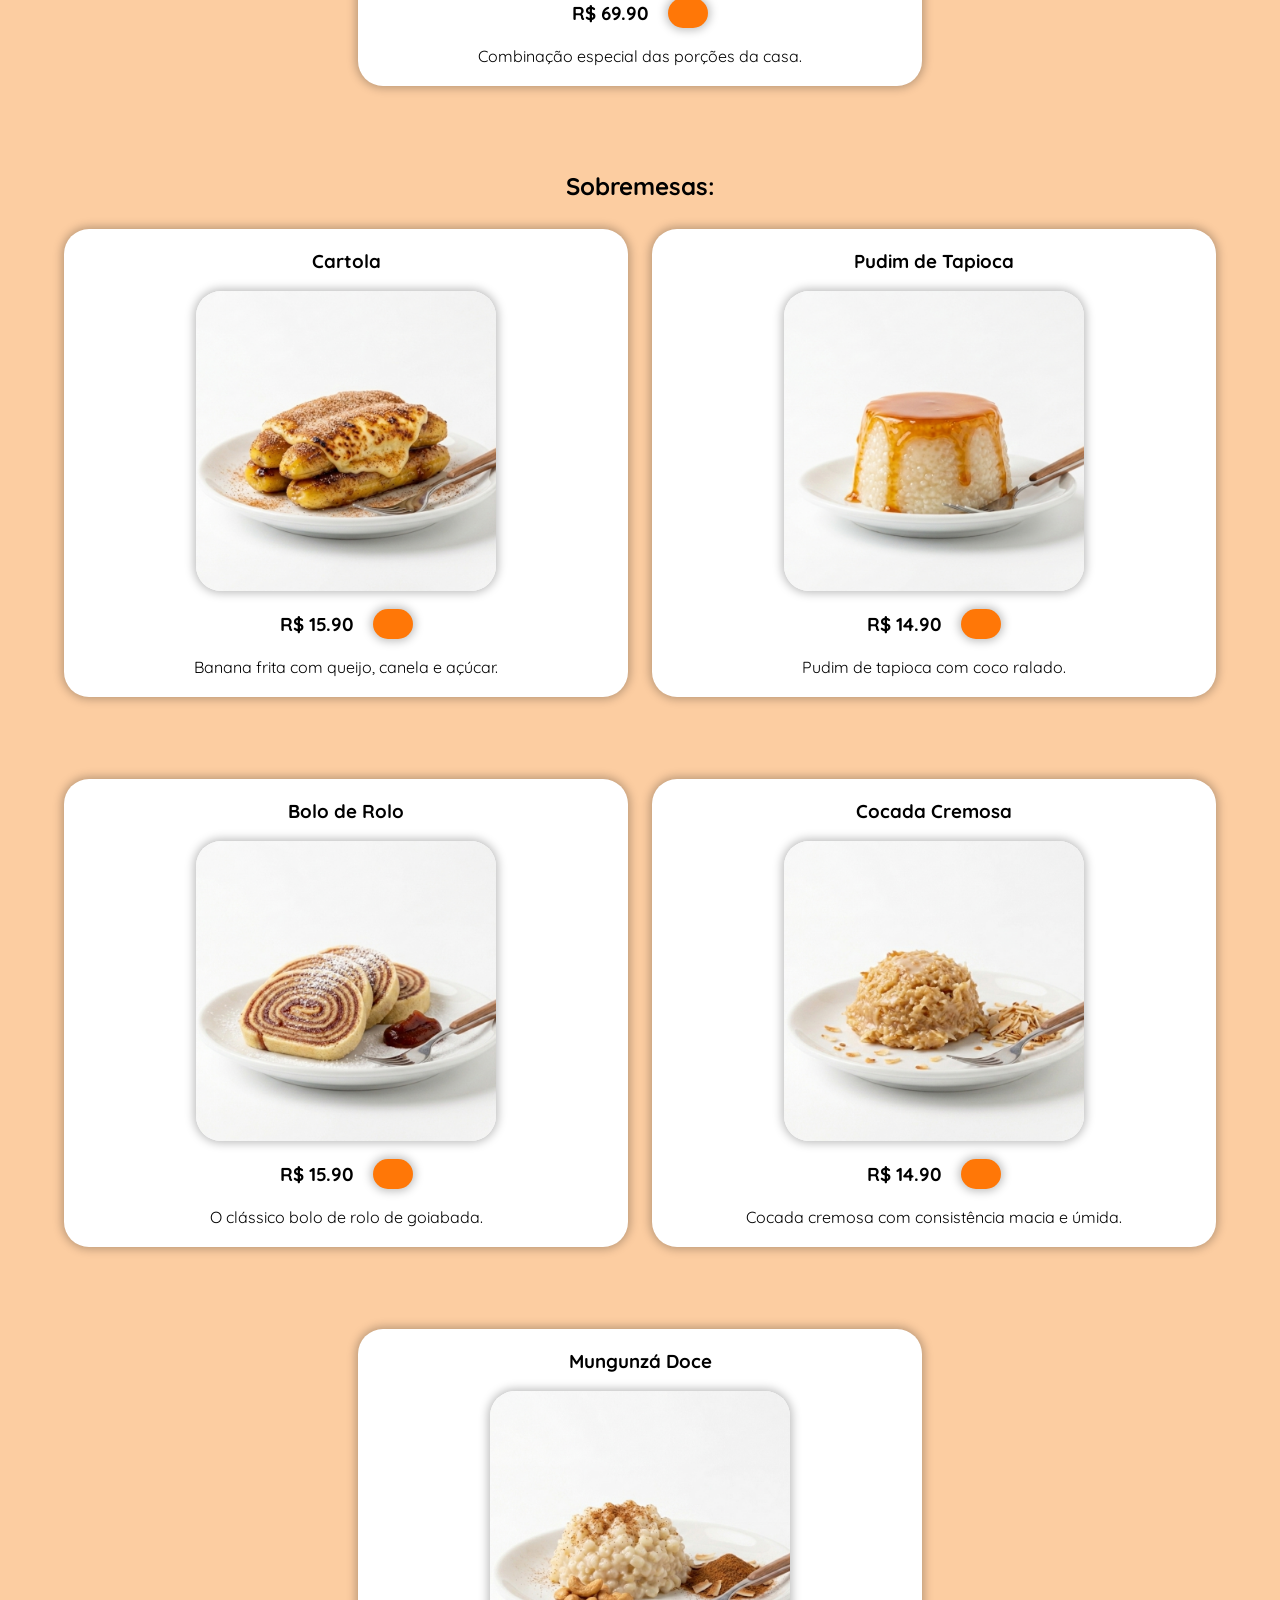
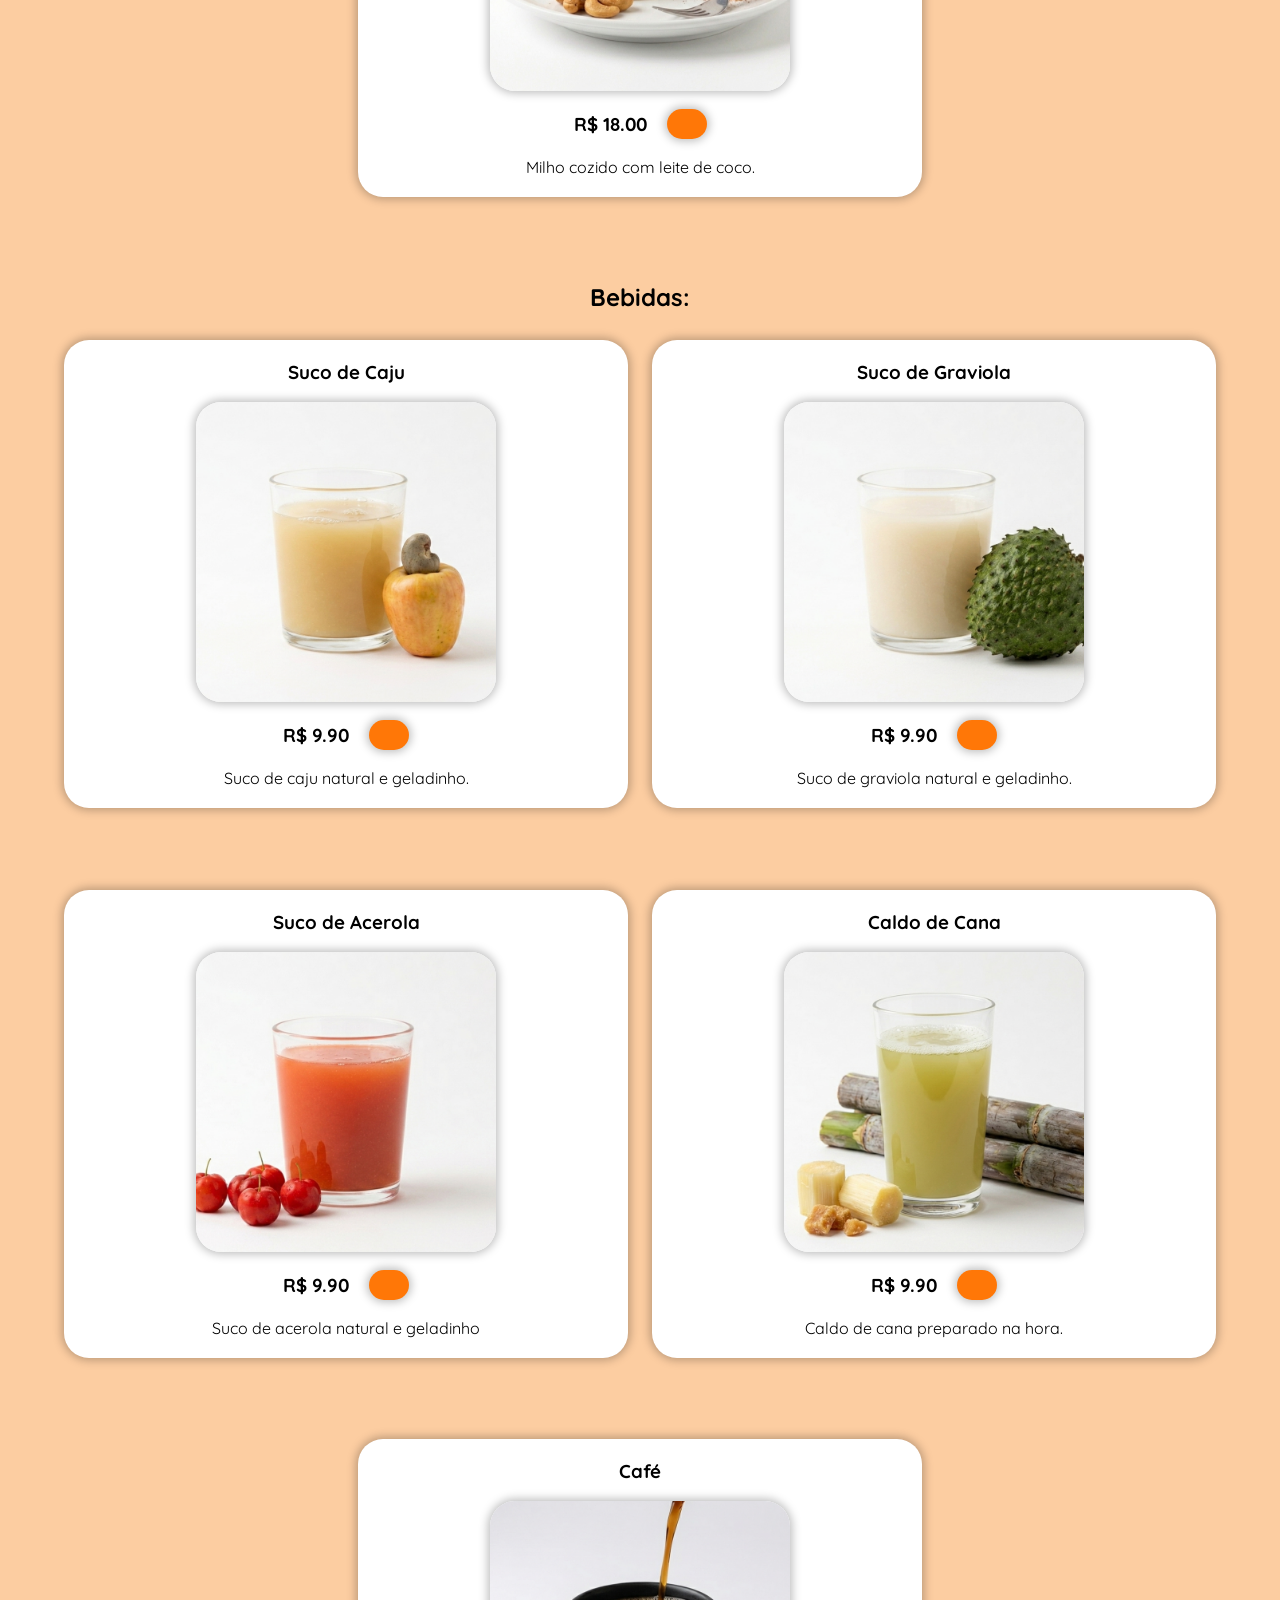
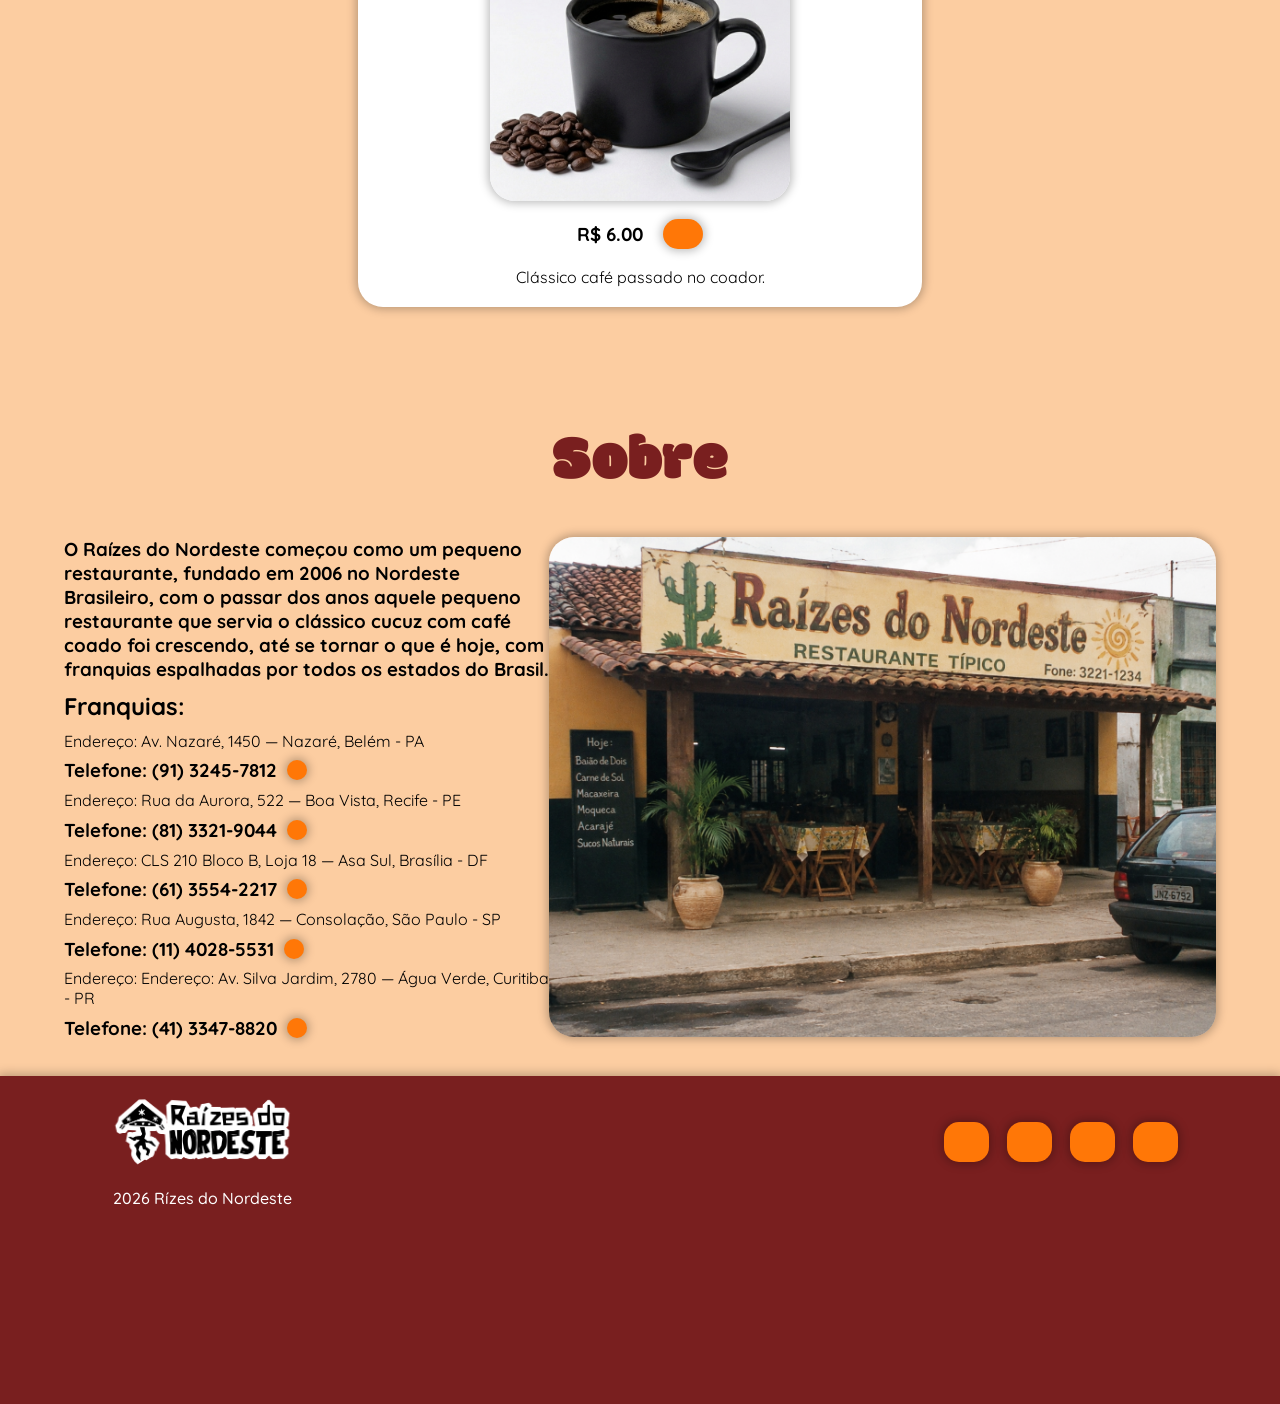
==== commit 28779ec7: "Adicionando ultimo pedido na página do perfil" ====
--- a/index.html
+++ b/index.html
@@ -212,23 +212,52 @@
             </div>
 
             <div id="food_menu_mobile">
-                <a href="#starters"><i class="fa-solid fa-burger"></i>
-                </a>
             
-                <a href="#main_dishes"><i class="fa-solid fa-bowl-food"></i>
-                </a>
+                <div class="bottom_menu">
+                    <div class="food_menu_button">
+                        <a href="#starters">
+                            <i class="fa-solid fa-burger"></i>
+                        </a>
+                    </div>
+                    <h5 class="menu_btn_desc">Entradas</h5>
+                </div>
+
+                <div class="bottom_menu">
+                    <div class="food_menu_button">
+                        <a href="#main_dishes">
+                            <i class="fa-solid fa-bowl-food"></i>
+                        </a>
+                    </div>
+                    <h5 class="menu_btn_desc">Principais</h5>
+                </div>
             
+                <div class="bottom_menu">
+                    <div class="food_menu_button">
+                        <a href="#portions">
+                            <i class="fa-solid fa-bowl-rice"></i>
+                        </a>
+                    </div>
+                    <h5 class="menu_btn_desc">Porções</h5>
+                </div>   
             
-                <a href="#portions"><i class="fa-solid fa-bowl-rice"></i>
-                </a>
+                <div class="bottom_menu">
+                    <div class="food_menu_button">
+                        <a href="#dessert">
+                            <i class="fa-solid fa-cheese"></i>
+                        </a>
+                    </div>
+                    <h5 class="menu_btn_desc">Sobremesas</h5>
+                </div> 
             
-            
-                <a href="#dessert"><i class="fa-solid fa-cheese"></i>
-                </a>
-            
-            
-                <a href="#drinks"><i class="fa-solid fa-glass-water"></i>
-                </a>
+                <div class="bottom_menu">
+                    <div class="food_menu_button">
+                        <a href="#drinks">
+                            <i class="fa-solid fa-glass-water"></i>
+                        </a>
+                    </div>
+                    <h5 class="menu_btn_desc">Bebidas</h5>
+                </div>
+
             </div>
                  <!-- Entradas -->
                 <section id="starters">
@@ -244,7 +273,7 @@
                     <img src="images/entrada1.png" class="dish_image">
 
                     <div class="dish_price">
-                        <h3 class="price">R$ 25.00</h3>
+                        <h3 class="price">R$ 24.90</h3>
                         <button class="add_cart">
                             <i class="fa-solid fa-bag-shopping"></i>
                         </button>
@@ -282,7 +311,7 @@
                     <img src="images/entrada3.png" class="dish_image">
 
                     <div class="dish_price">
-                        <h3 class="price">R$ 15.00 </h3>
+                        <h3 class="price">R$ 12.50 </h3>
                         <button class="add_cart">
                             <i class="fa-solid fa-bag-shopping"></i>
                         </button>
@@ -301,7 +330,7 @@
                     <img src="images/entrada4.png" class="dish_image">
 
                     <div class="dish_price">
-                        <h3 class="price">R$ 19.00</h3>
+                        <h3 class="price">R$ 18.50</h3>
                         <button class="add_cart">
                             <i class="fa-solid fa-bag-shopping"></i>
                         </button>
@@ -347,7 +376,7 @@
                     <img src="images/principais1.png" class="dish_image">
 
                     <div class="dish_price">
-                        <h3 class="price">R$ 40.00</h3>
+                        <h3 class="price">R$ 39.90</h3>
                         <button class="add_cart">
                             <i class="fa-solid fa-bag-shopping"></i>
                         </button>
@@ -366,7 +395,7 @@
                     <img src="images/principais2.png" class="dish_image">
 
                     <div class="dish_price">
-                        <h3 class="price">R$ 50.00</h3>
+                        <h3 class="price">R$ 49.90</h3>
                         <button class="add_cart">
                             <i class="fa-solid fa-bag-shopping"></i>
                         </button>
@@ -423,7 +452,7 @@
                     <img src="images/principais5.png" class="dish_image">
 
                     <div class="dish_price">
-                        <h3 class="price">R$ 42.00</h3>
+                        <h3 class="price">R$ 42.50</h3>
                         <button class="add_cart">
                             <i class="fa-solid fa-bag-shopping"></i>
                         </button>
@@ -450,7 +479,7 @@
                     <img src="images/porcoes1.png" class="dish_image">
 
                     <div class="dish_price">
-                        <h3 class="price">R$ 50.00</h3>
+                        <h3 class="price">R$ 49.90</h3>
                         <button class="add_cart">
                             <i class="fa-solid fa-bag-shopping"></i>
                         </button>
@@ -469,7 +498,7 @@
                     <img src="images/porcoes2.png" class="dish_image">
 
                     <div class="dish_price">
-                        <h3 class="price">R$ 30.00</h3>
+                        <h3 class="price">R$ 29.90</h3>
                         <button class="add_cart">
                             <i class="fa-solid fa-bag-shopping"></i>
                         </button>
@@ -488,7 +517,7 @@
                     <img src="images/porcoes3.png" class="dish_image">
 
                     <div class="dish_price">
-                        <h3 class="price">R$ 35.00</h3>
+                        <h3 class="price">R$ 34.90</h3>
                         <button class="add_cart">
                             <i class="fa-solid fa-bag-shopping"></i>
                         </button>
@@ -526,7 +555,7 @@
                     <img src="images/porcoes5.png" class="dish_image">
 
                     <div class="dish_price">
-                        <h3 class="price">R$ 70.00</h3>
+                        <h3 class="price">R$ 69.90</h3>
                         <button class="add_cart">
                             <i class="fa-solid fa-bag-shopping"></i>
                         </button>
@@ -553,7 +582,7 @@
                     <img src="images/sobremesas1.png" class="dish_image">
 
                     <div class="dish_price">
-                        <h3 class="price">R$ 16.00</h3>
+                        <h3 class="price">R$ 15.90</h3>
                         <button class="add_cart">
                             <i class="fa-solid fa-bag-shopping"></i>
                         </button>
@@ -572,7 +601,7 @@
                     <img src="images/sobremesas2.png" class="dish_image">
 
                     <div class="dish_price">
-                        <h3 class="price">R$ 15.00</h3>
+                        <h3 class="price">R$ 14.90</h3>
                         <button class="add_cart">
                             <i class="fa-solid fa-bag-shopping"></i>
                         </button>
@@ -591,7 +620,7 @@
                     <img src="images/sobremesas3.png" class="dish_image">
 
                     <div class="dish_price">
-                        <h3 class="price">R$ 16.00</h3>
+                        <h3 class="price">R$ 15.90</h3>
                         <button class="add_cart">
                             <i class="fa-solid fa-bag-shopping"></i>
                         </button>
@@ -610,7 +639,7 @@
                     <img src="images/sobremesas4.png" class="dish_image">
 
                     <div class="dish_price">
-                        <h3 class="price">R$ 15.00</h3>
+                        <h3 class="price">R$ 14.90</h3>
                         <button class="add_cart">
                             <i class="fa-solid fa-bag-shopping"></i>
                         </button>
@@ -656,7 +685,7 @@
                     <img src="images/bebidas1.png" class="dish_image">
 
                     <div class="dish_price">
-                        <h3 class="price">R$ 10.00</h3>
+                        <h3 class="price">R$ 9.90</h3>
                         <button class="add_cart">
                             <i class="fa-solid fa-bag-shopping"></i>
                         </button>
@@ -675,7 +704,7 @@
                     <img src="images/bebidas2.png" class="dish_image">
 
                     <div class="dish_price">
-                        <h3 class="price">R$ 10.00</h3>
+                        <h3 class="price">R$ 9.90</h3>
                         <button class="add_cart">
                             <i class="fa-solid fa-bag-shopping"></i>
                         </button>
@@ -694,7 +723,7 @@
                     <img src="images/bebidas3.png" class="dish_image">
 
                     <div class="dish_price">
-                        <h3 class="price">R$ 10.00</h3>
+                        <h3 class="price">R$ 9.90</h3>
                         <button class="add_cart">
                             <i class="fa-solid fa-bag-shopping"></i>
                         </button>
@@ -713,7 +742,7 @@
                     <img src="images/bebidas4.png" class="dish_image">
 
                     <div class="dish_price">
-                        <h3 class="price">R$ 10.00</h3>
+                        <h3 class="price">R$ 9.90</h3>
                         <button class="add_cart">
                             <i class="fa-solid fa-bag-shopping"></i>
                         </button>
@@ -830,7 +859,7 @@
                             <i class="fa-solid fa-house"></i>
                         </a>
                     </div>
-                    <h4 class="munu_bottom_description">Início</h4>
+                    <h4 class="menu_bottom_description">Início</h4>
                 </div>
 
                 <div class="bottom_menu">
@@ -839,7 +868,7 @@
                             <i class="fa-solid fa-comment-dots"></i>
                         </a>
                     </div>
-                    <h4 class="munu_bottom_description">Novidades</h4>
+                    <h4 class="menu_bottom_description">Novidades</h4>
                 </div>
 
                 <div class="bottom_menu">
@@ -848,7 +877,7 @@
                             <i class="fa-solid fa-utensils"></i>
                         </a>
                     </div>
-                    <h4 class="munu_bottom_description">Cardápio</h4>
+                    <h4 class="menu_bottom_description">Cardápio</h4>
                 </div>
 
                 <div class="bottom_menu">
@@ -857,7 +886,7 @@
                             <i class="fa-solid fa-comment-dots"></i>
                         </a>
                     </div>
-                    <h4 class="munu_bottom_description">Sobre</h4>
+                    <h4 class="menu_bottom_description">Sobre</h4>
                 </div>
                 
             </div>
--- a/src/styles/styles.css
+++ b/src/styles/styles.css
@@ -12,6 +12,7 @@
 @import url('cart.css');
 @import url('order.css');
 @import url('payment.css');
+@import url('status.css');
 
 /* Cores principais */
 :root {
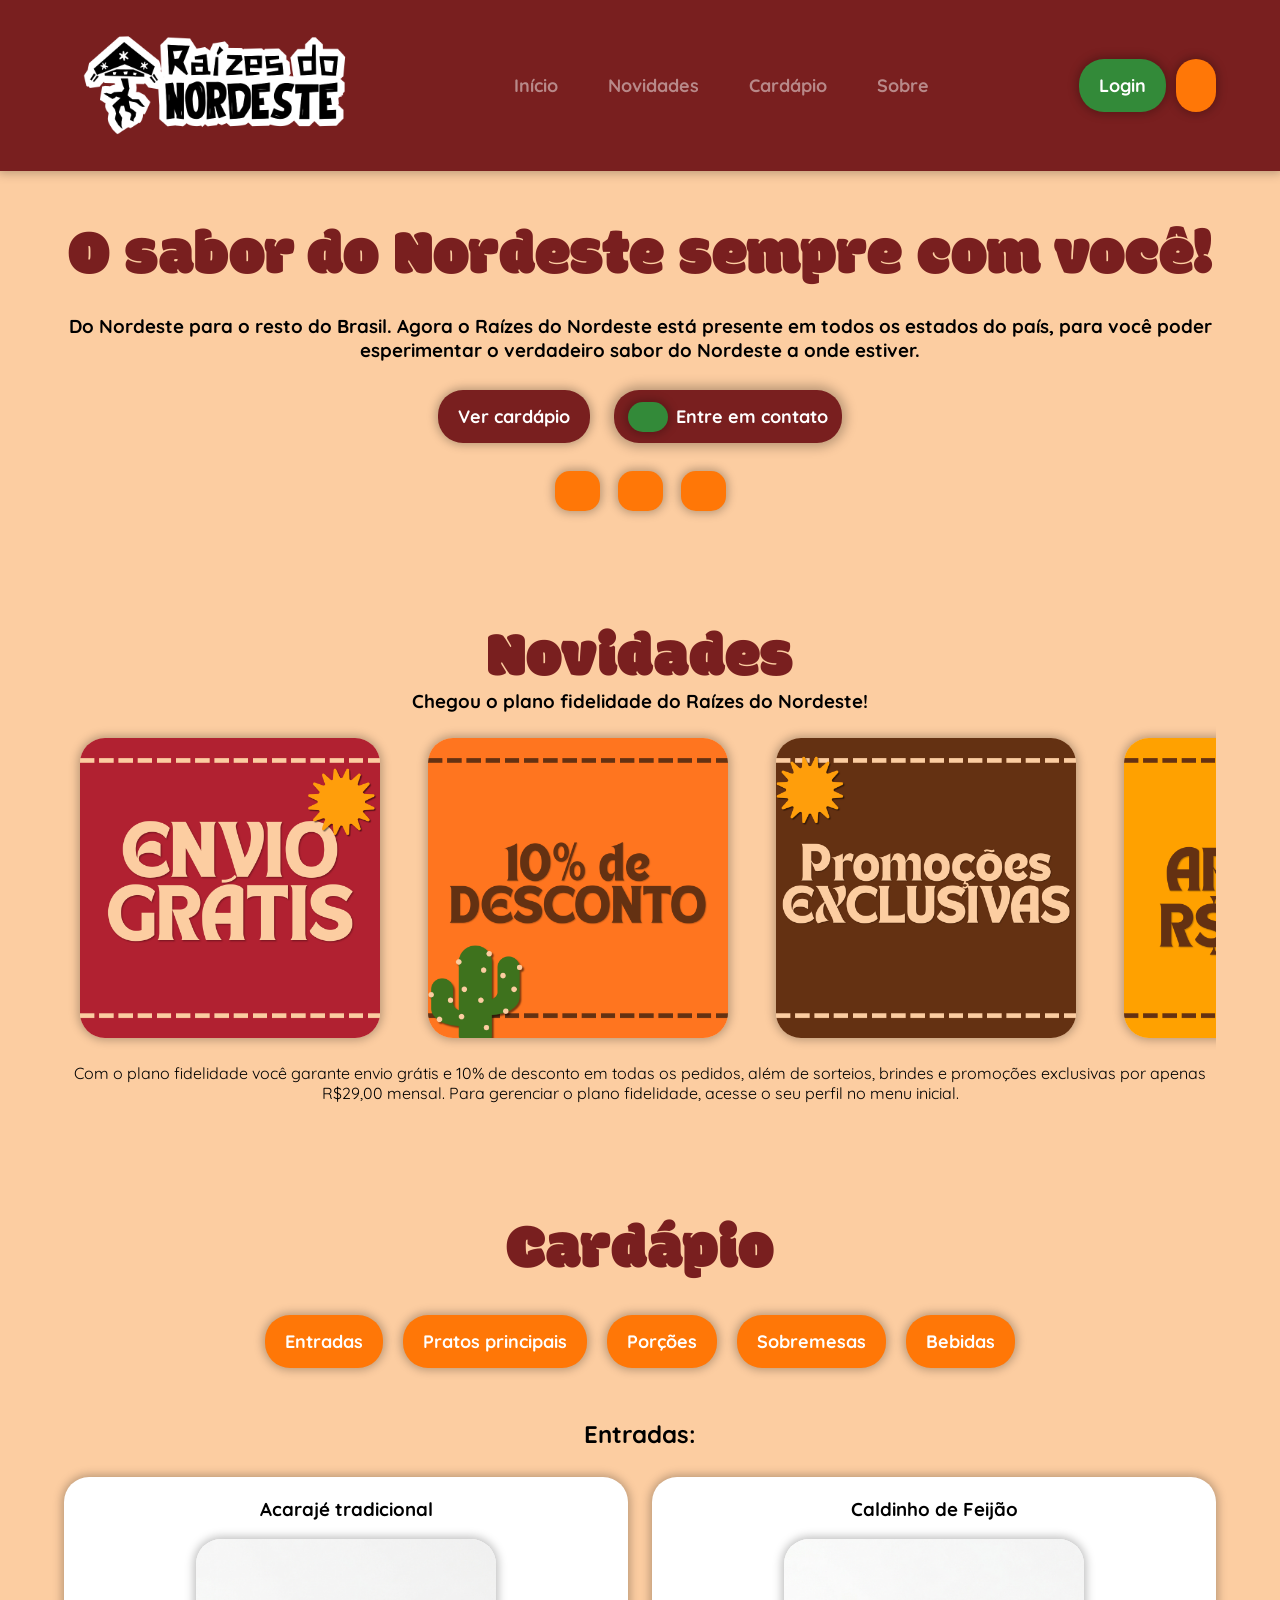
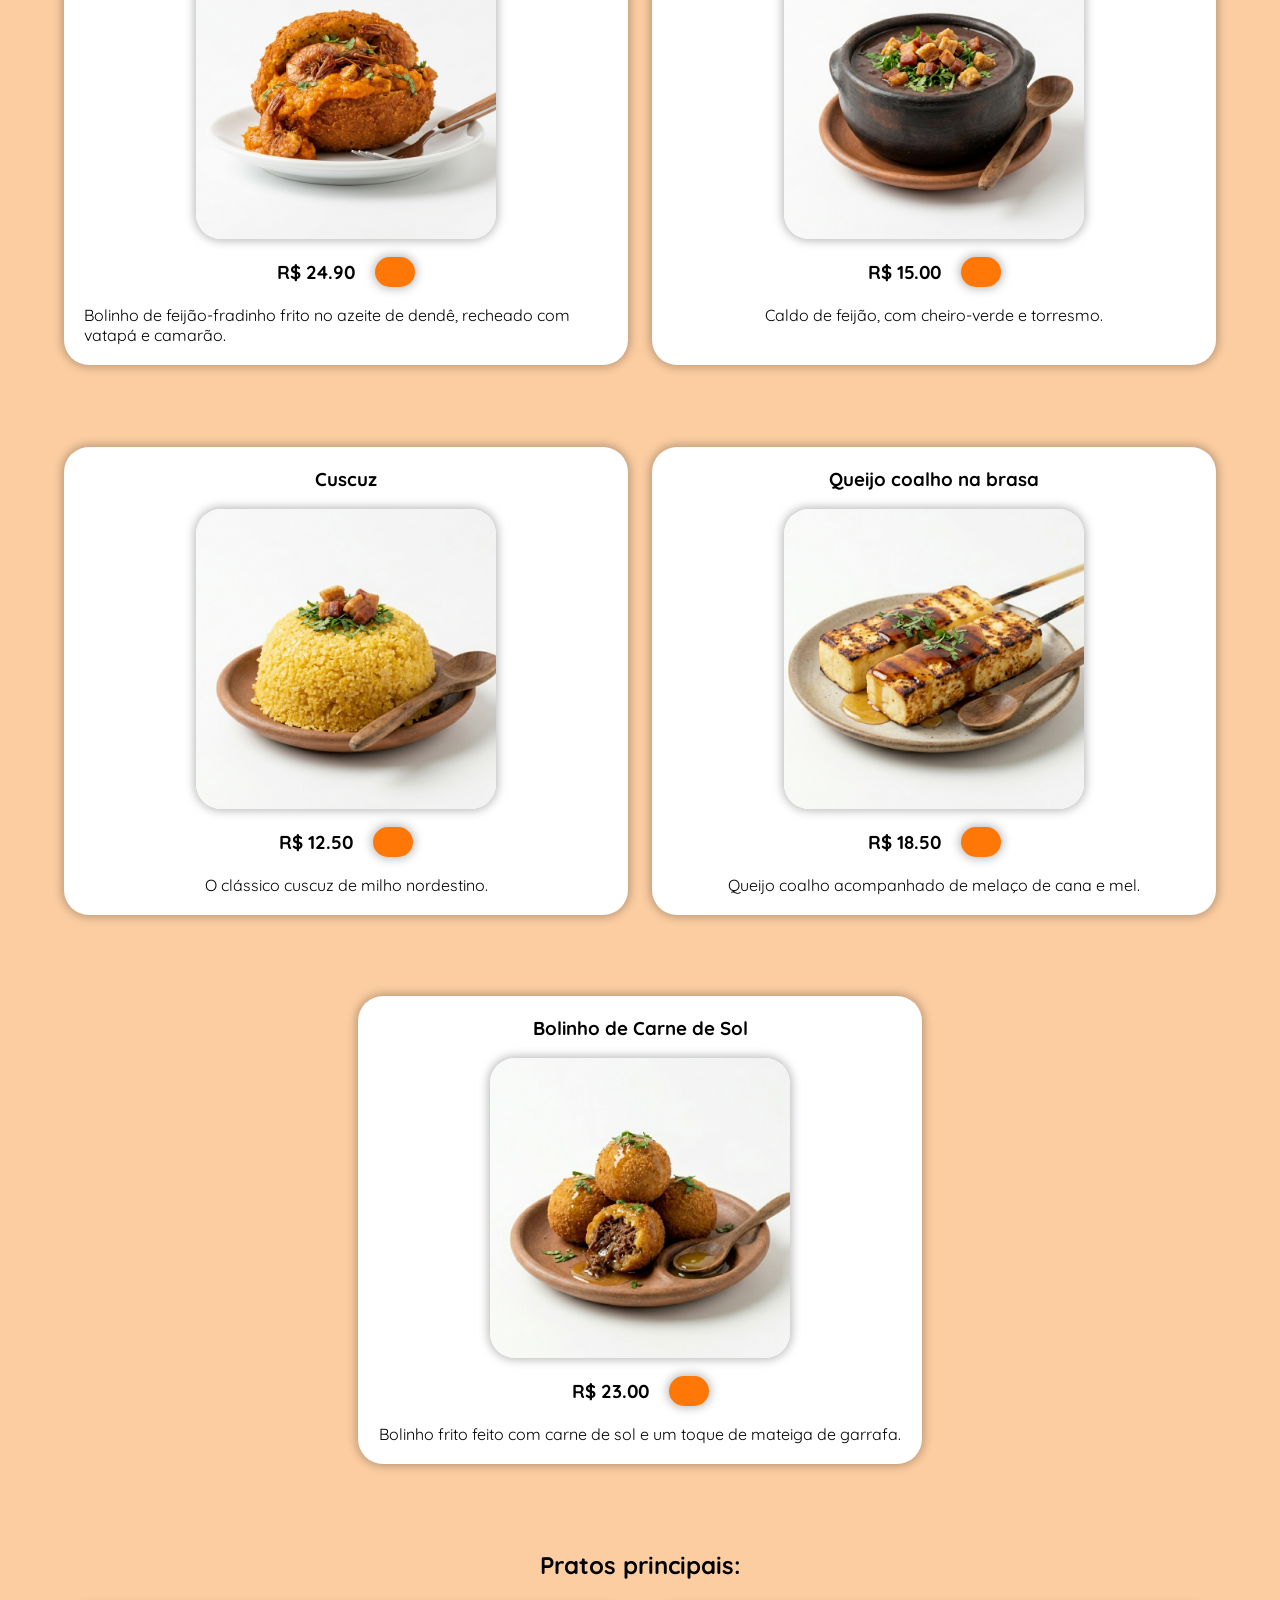
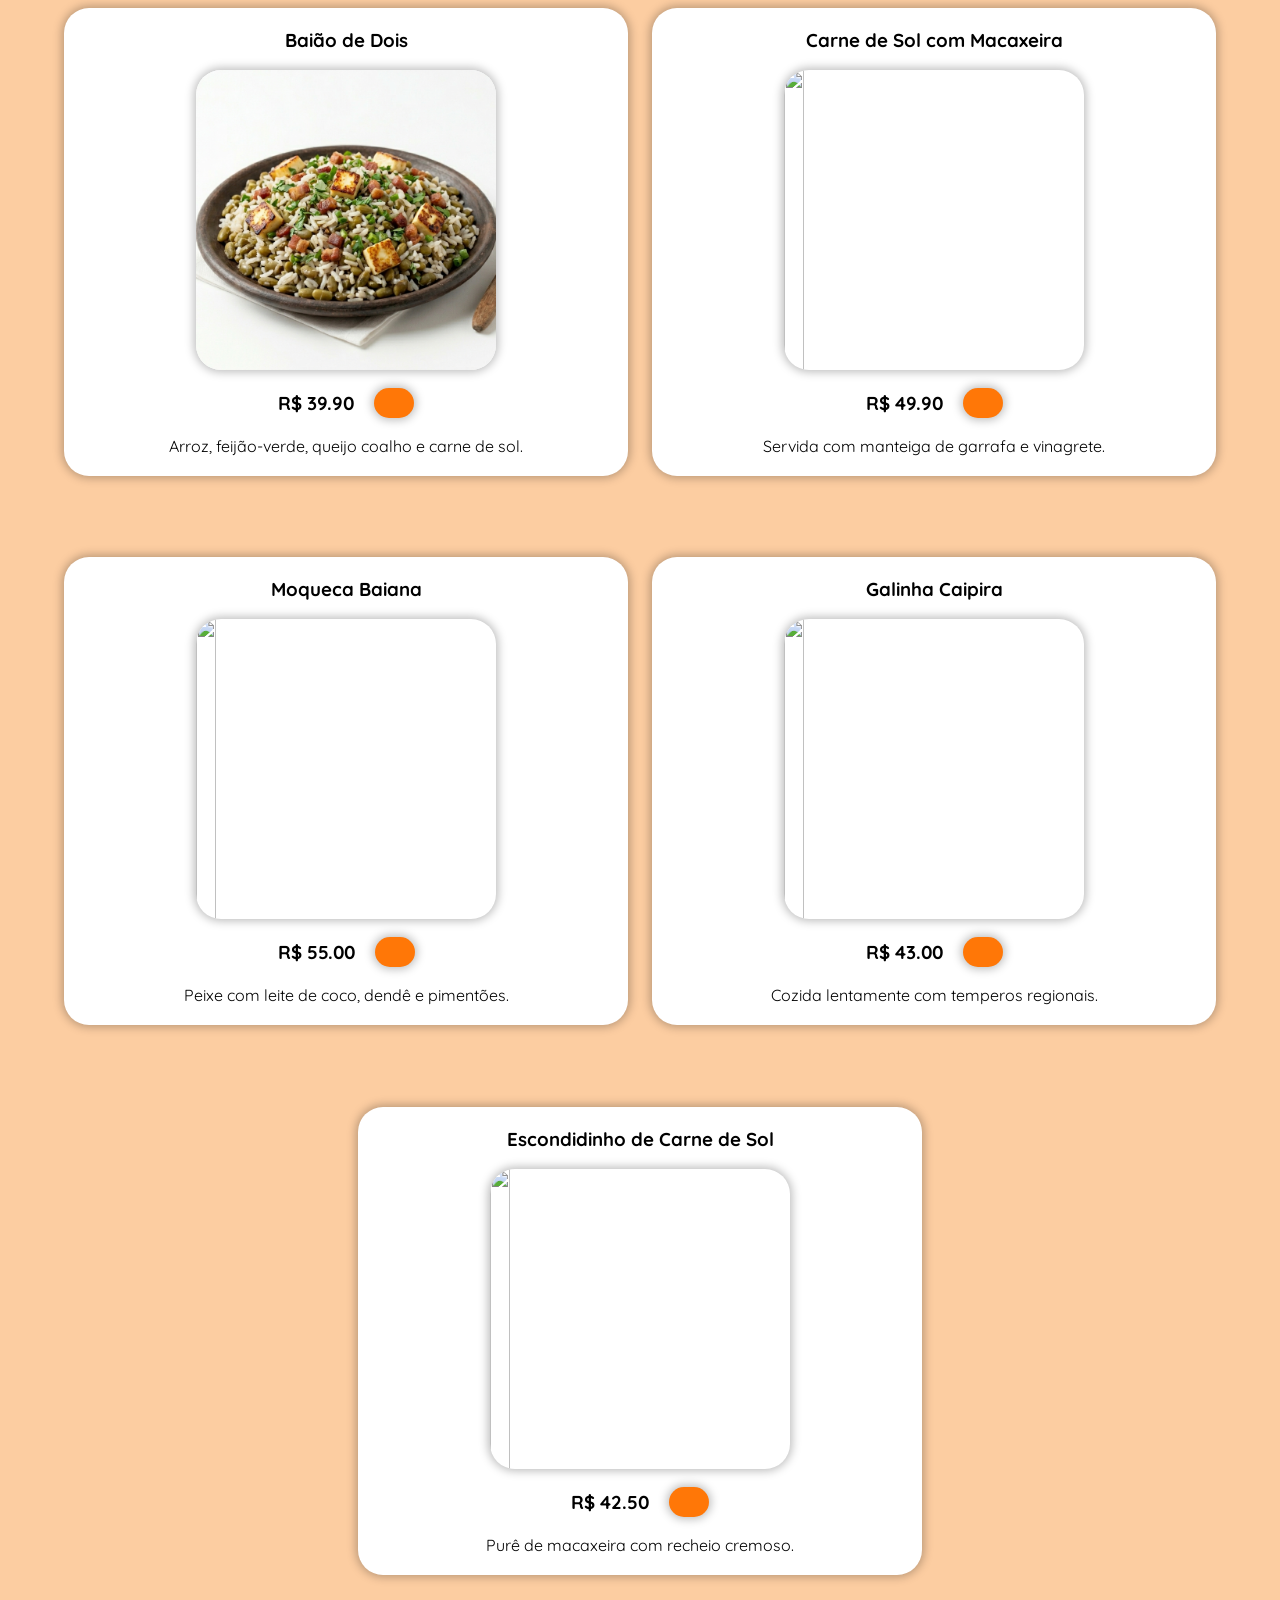
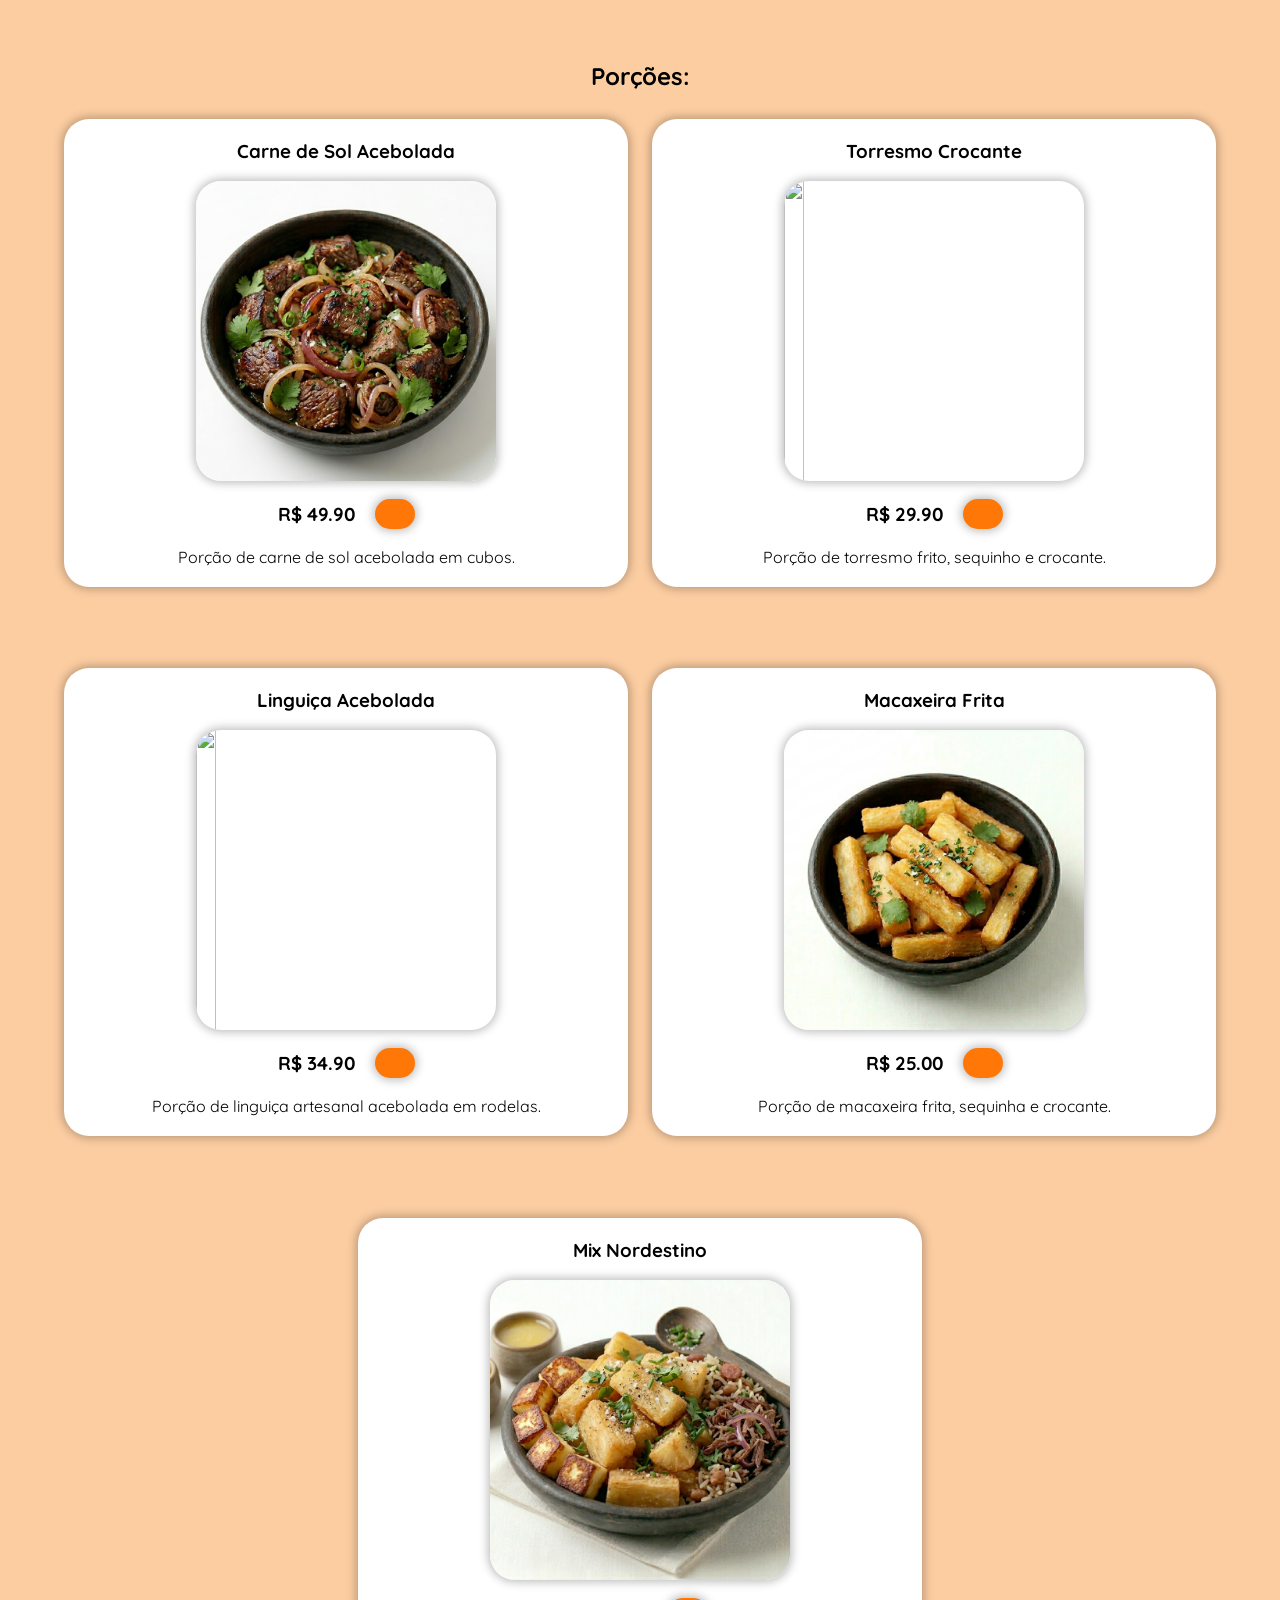
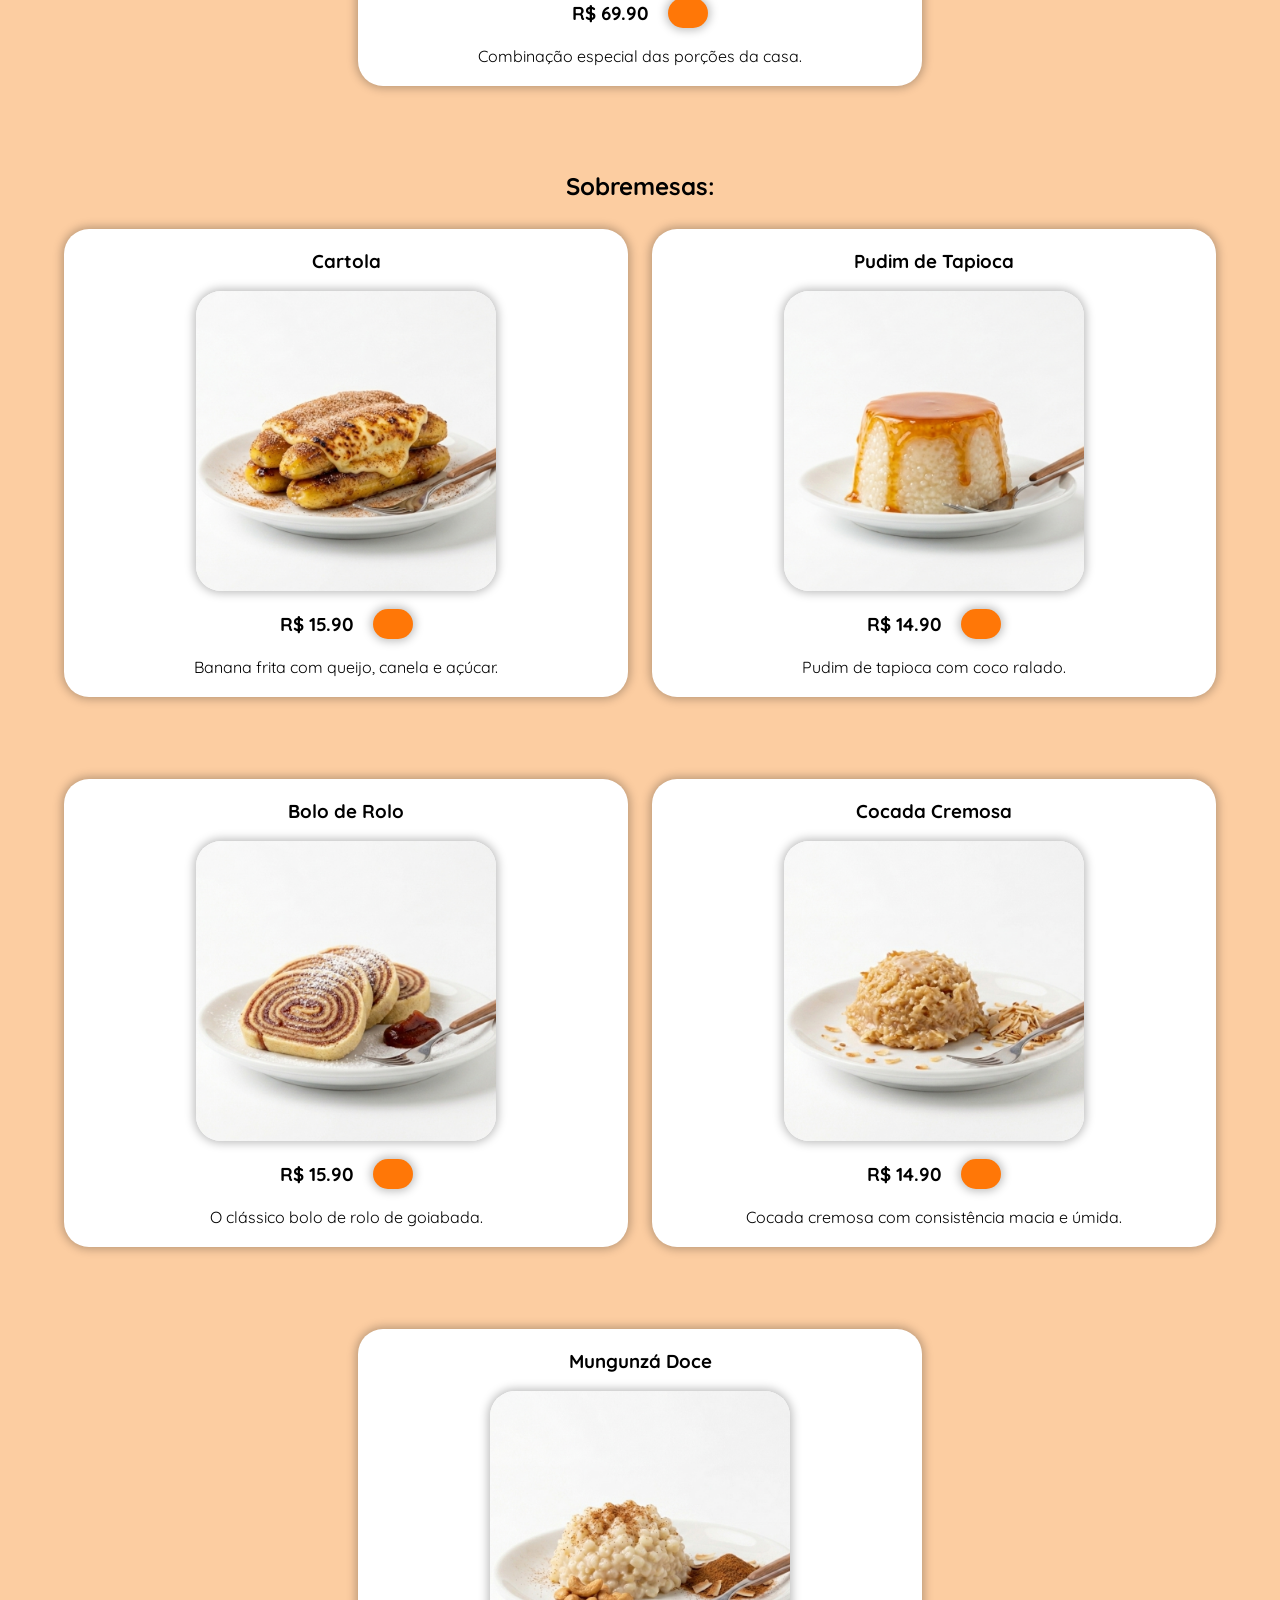
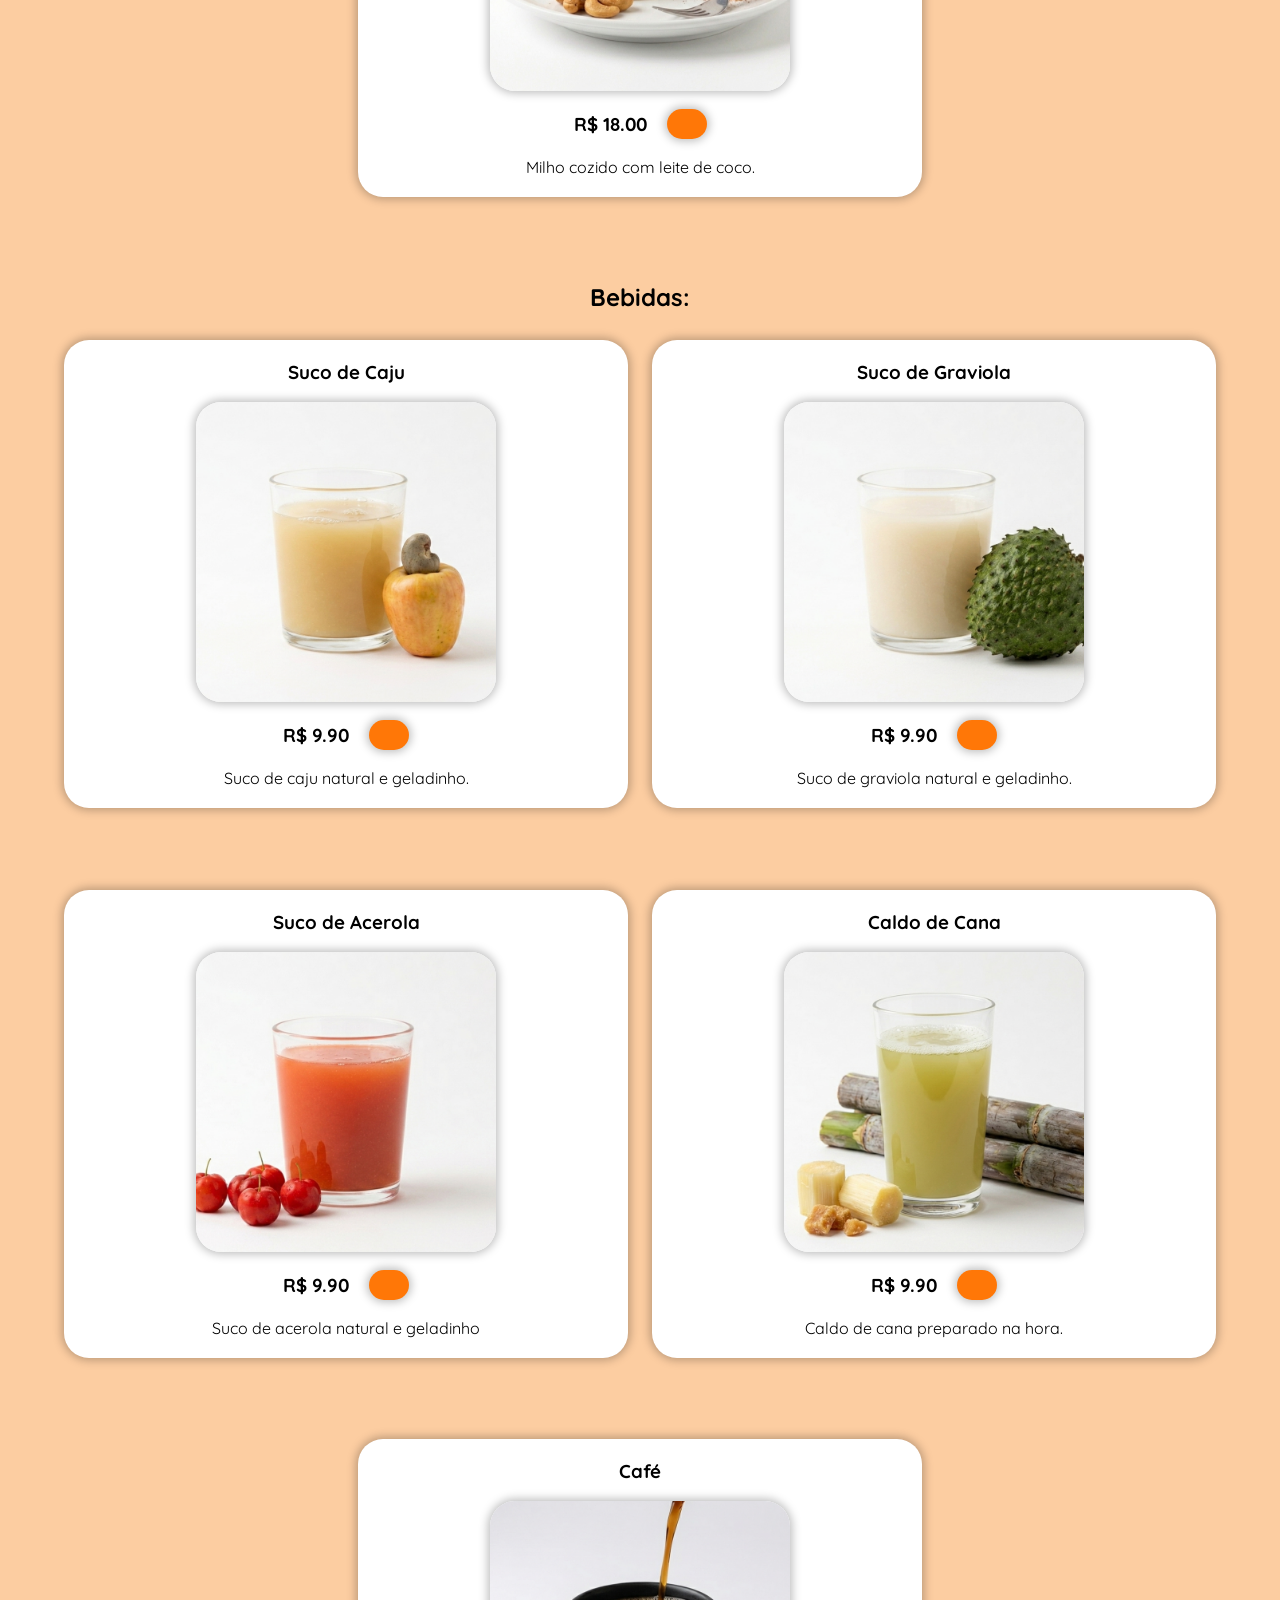
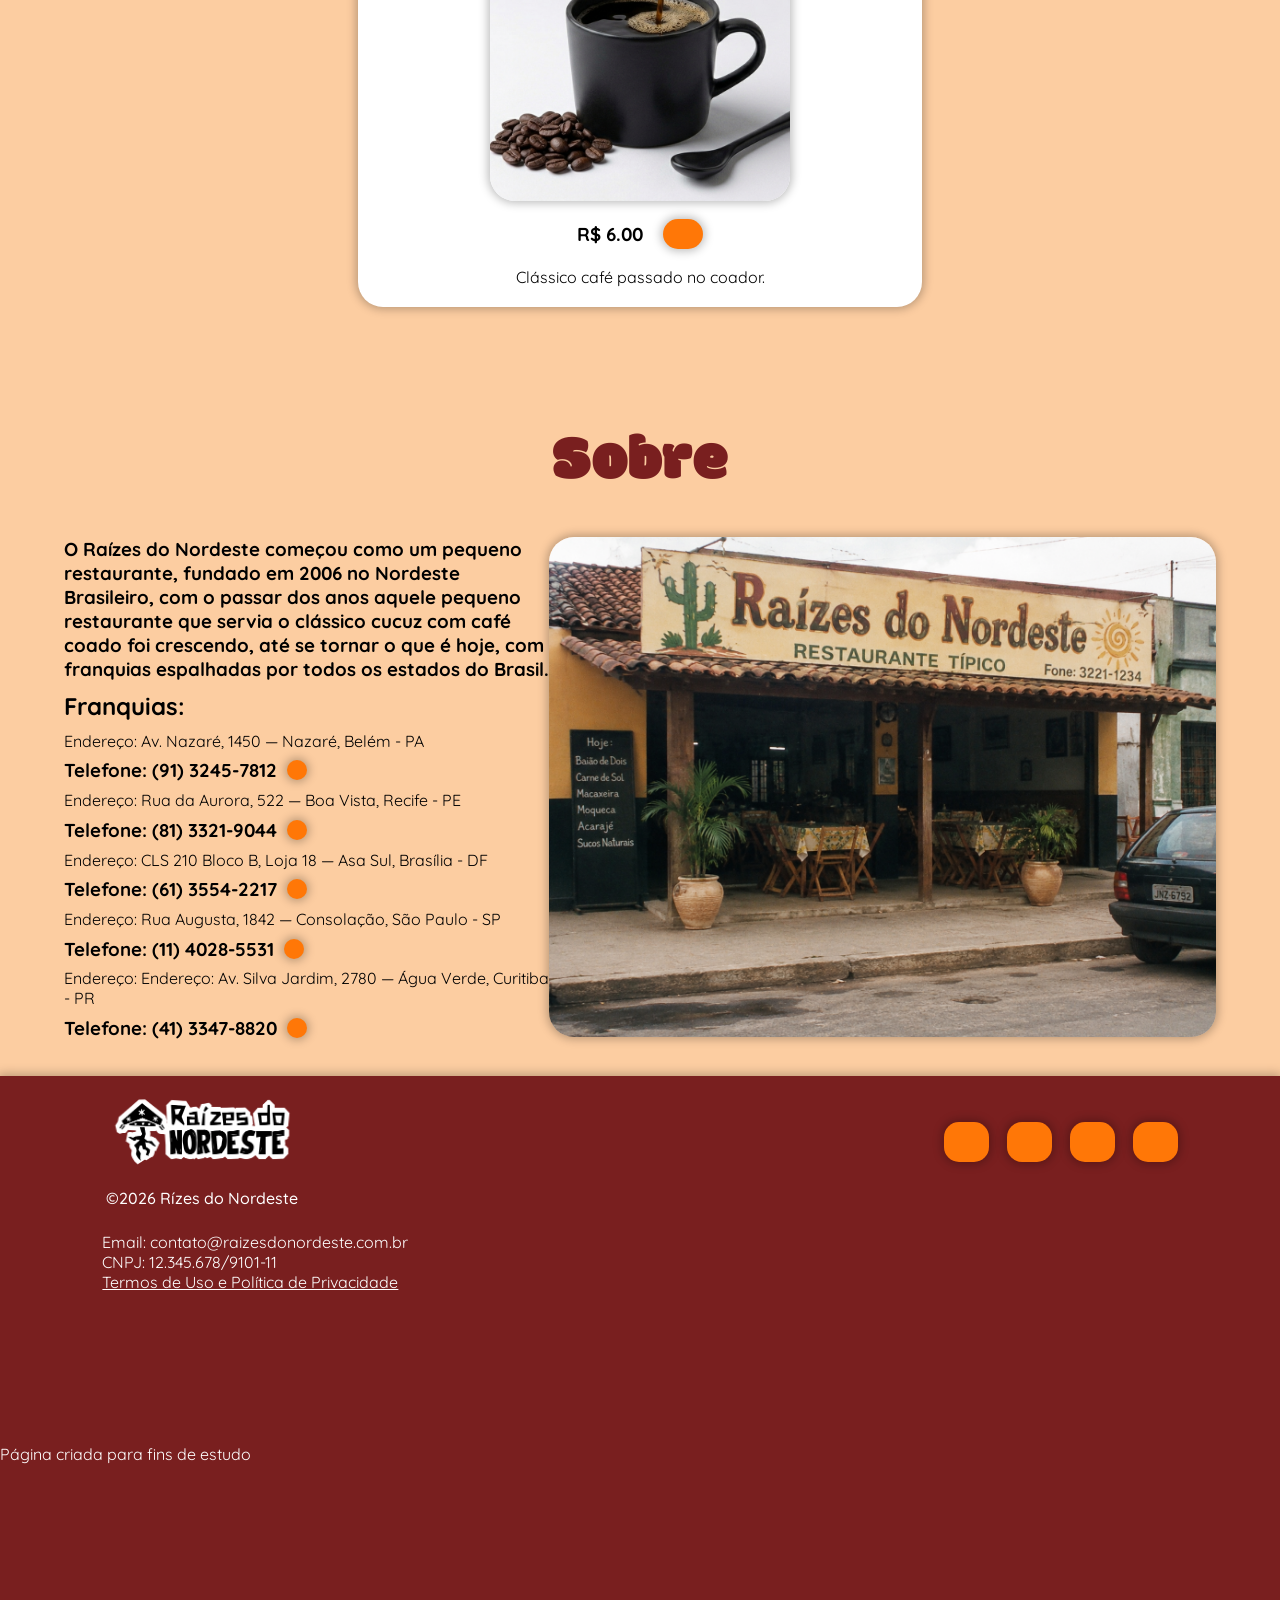
==== commit 240dded3: "Adicionando termos de uso" ====
--- a/index.html
+++ b/index.html
@@ -829,7 +829,7 @@
         <div id="footer_itens"> 
             <div class="logo_text">         
                 <img src="images/logo.png" class="footer_logo">
-                <p id="footer_text">2026 Rízes do Nordeste</p>
+                <p id="footer_text">©2026 Rízes do Nordeste</p>
             </div>
             <div class="media_buttons">
                 <a href="https://web.whatsapp.com/">
@@ -849,6 +849,12 @@
                 </a>
             </div>
         </div>
+        <div class="dadosRaizes">
+            <p>Email: contato@raizesdonordeste.com.br</p>
+            <p>CNPJ: 12.345.678/9101-11</p>
+            <a class="termosUsoFooter" href="termos.html">Termos de Uso e Política de Privacidade</a>
+        </div>
+        <p class="fins">Página criada para fins de estudo</p>
 
                     <!-- Menu inferior -->
         <section id="menu_bottom">
--- a/src/styles/styles.css
+++ b/src/styles/styles.css
@@ -13,6 +13,7 @@
 @import url('order.css');
 @import url('payment.css');
 @import url('status.css');
+@import url('termos.css');
 
 /* Cores principais */
 :root {
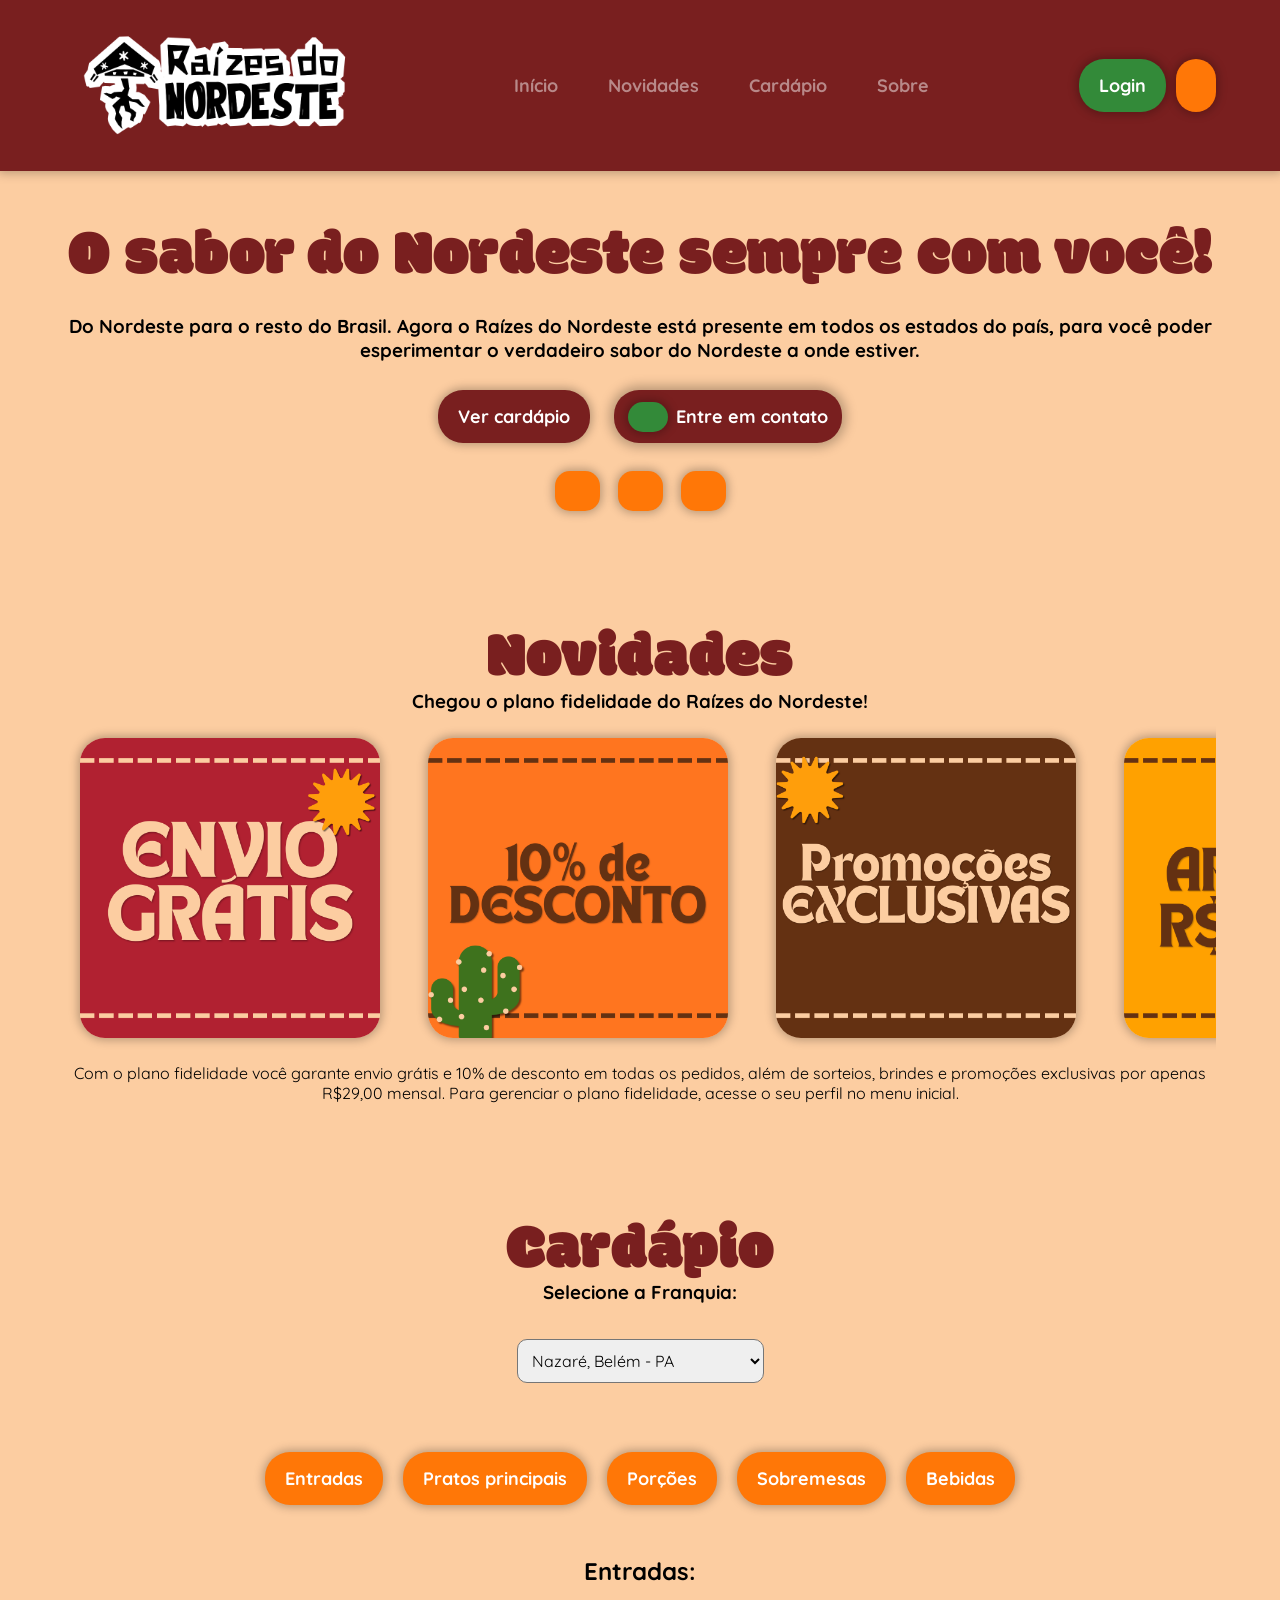
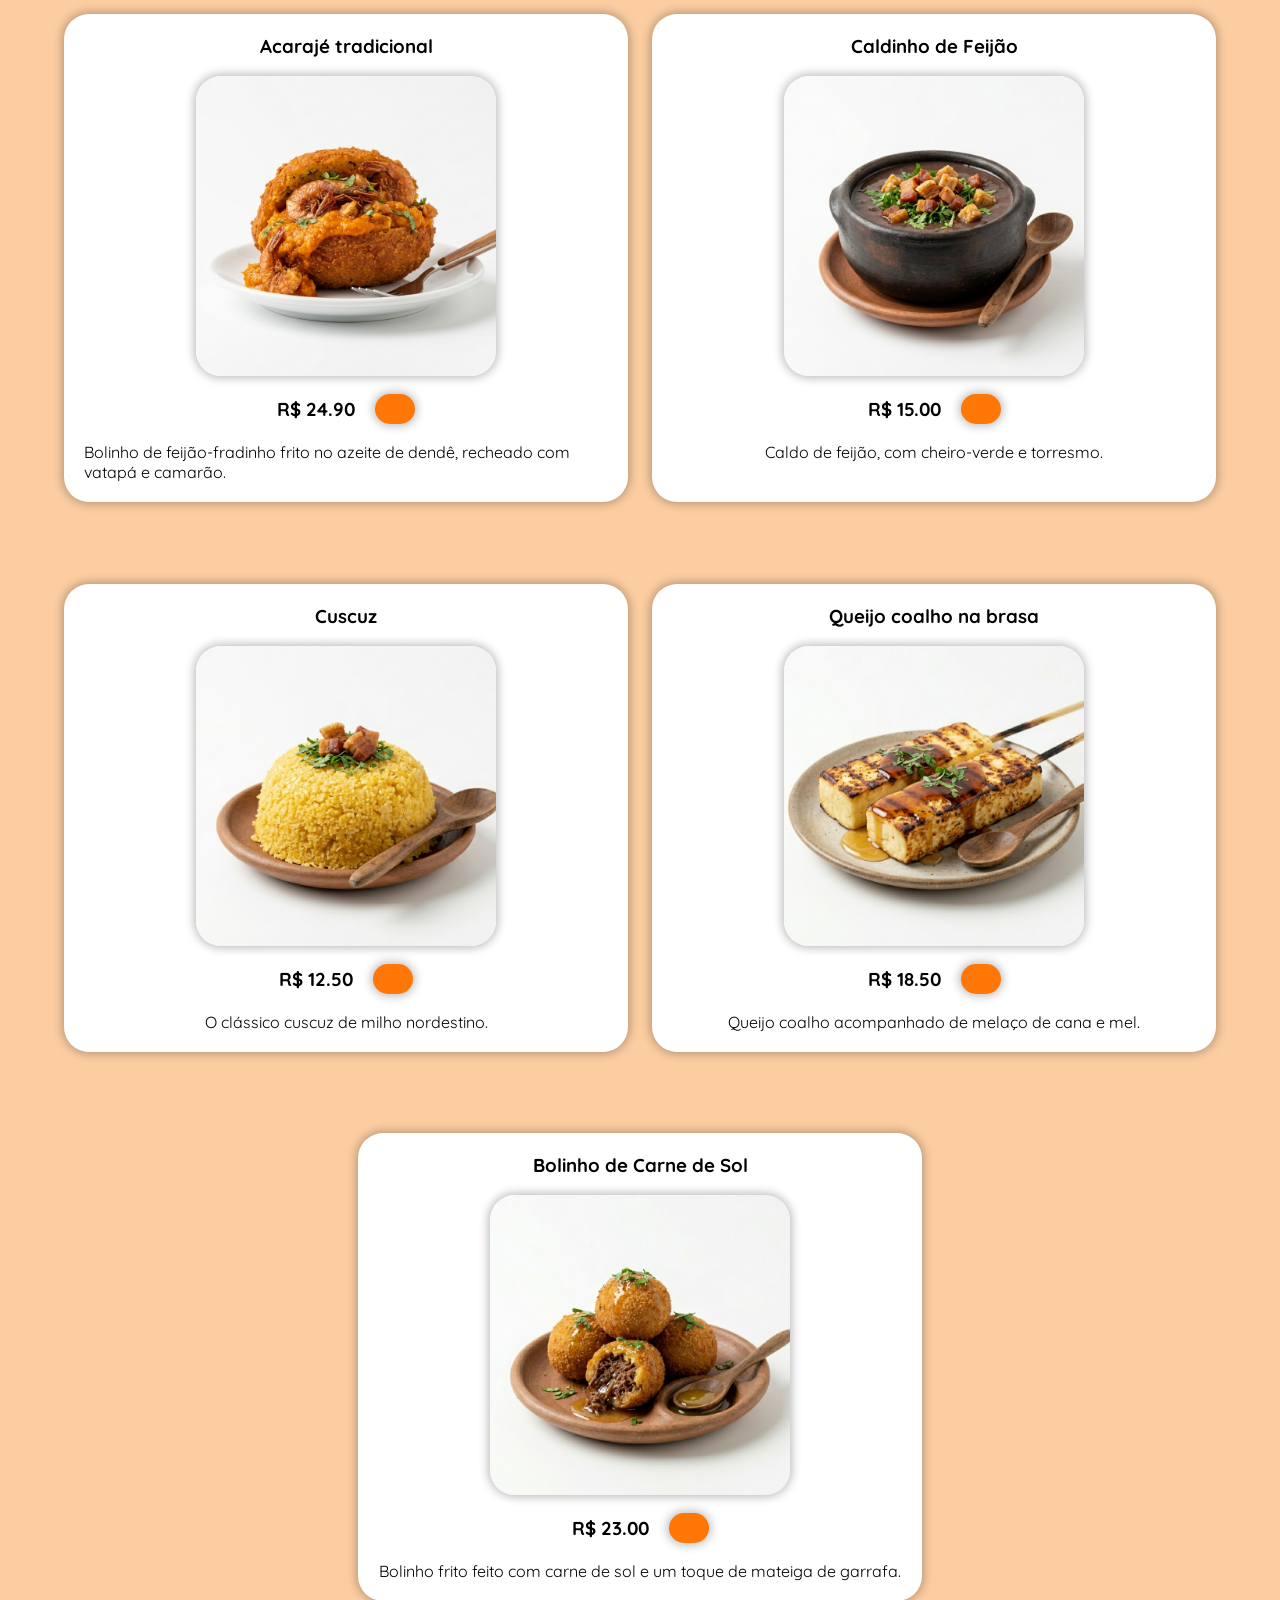
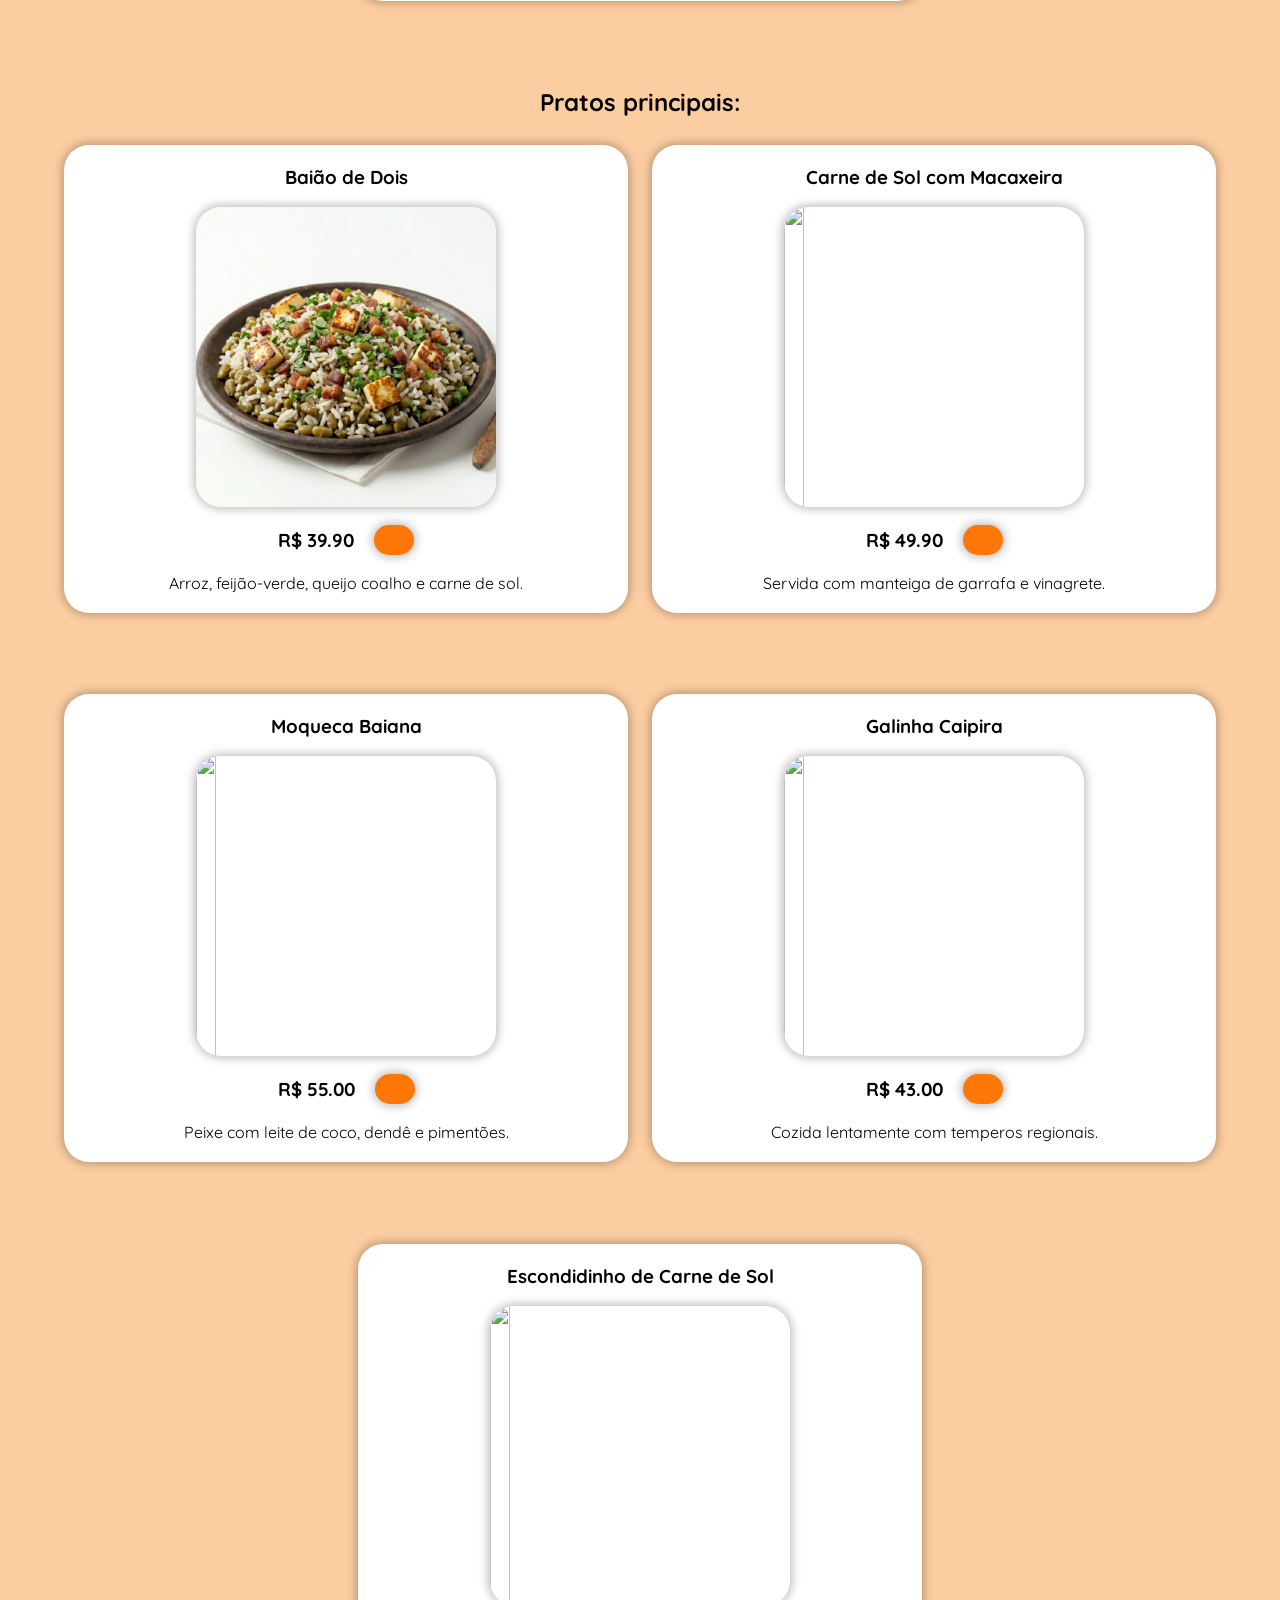
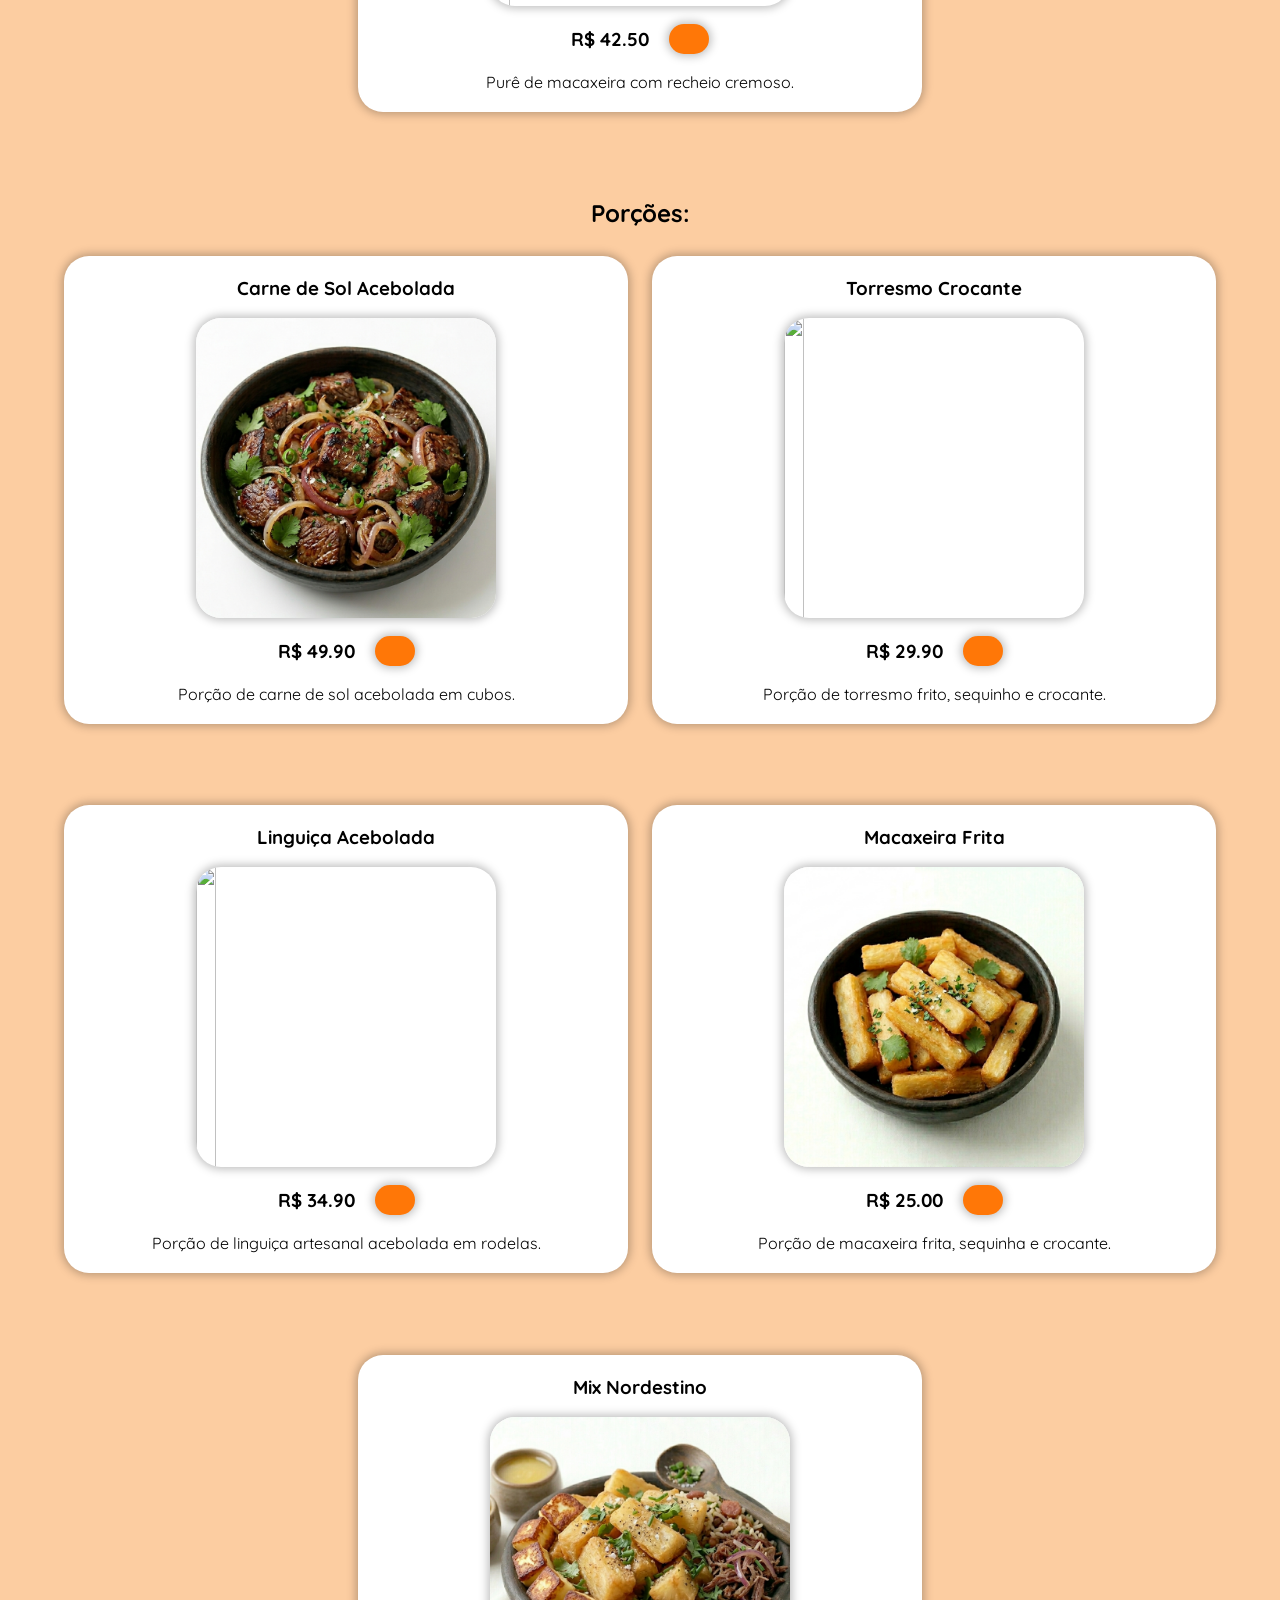
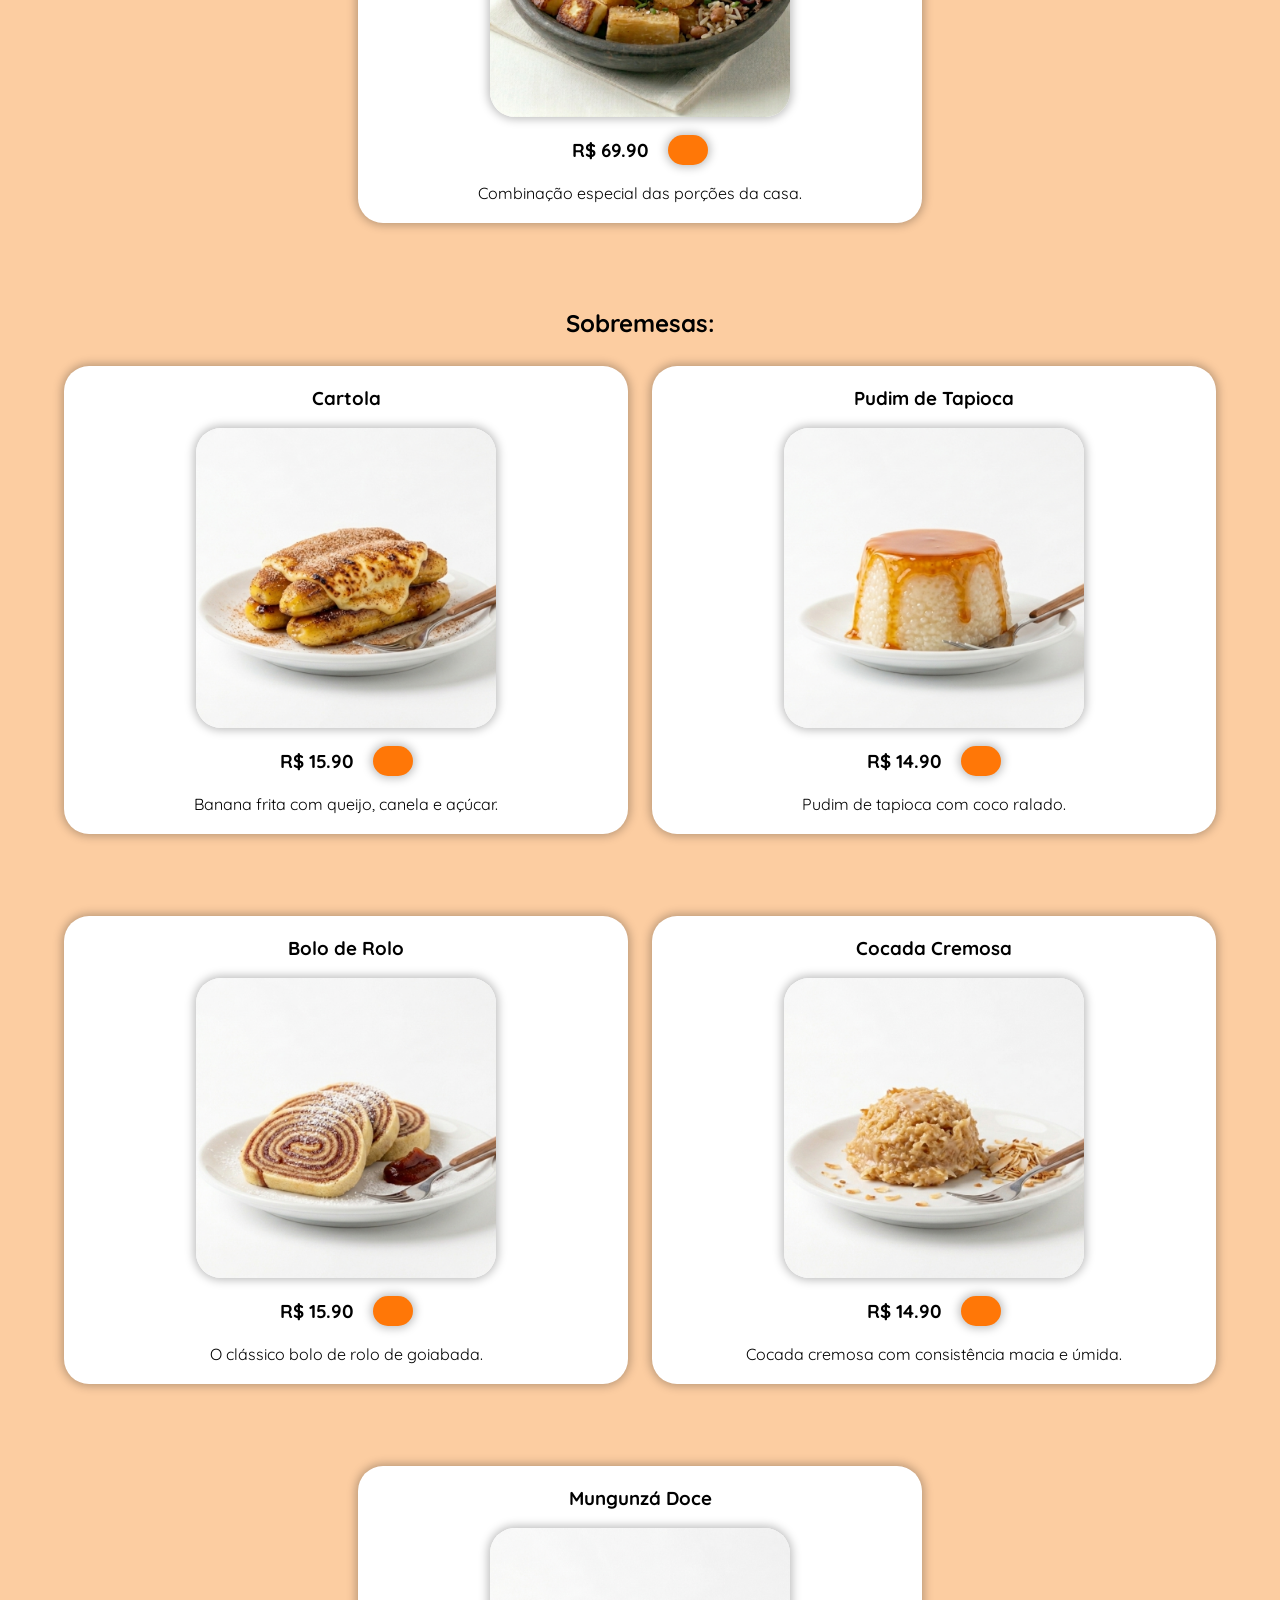
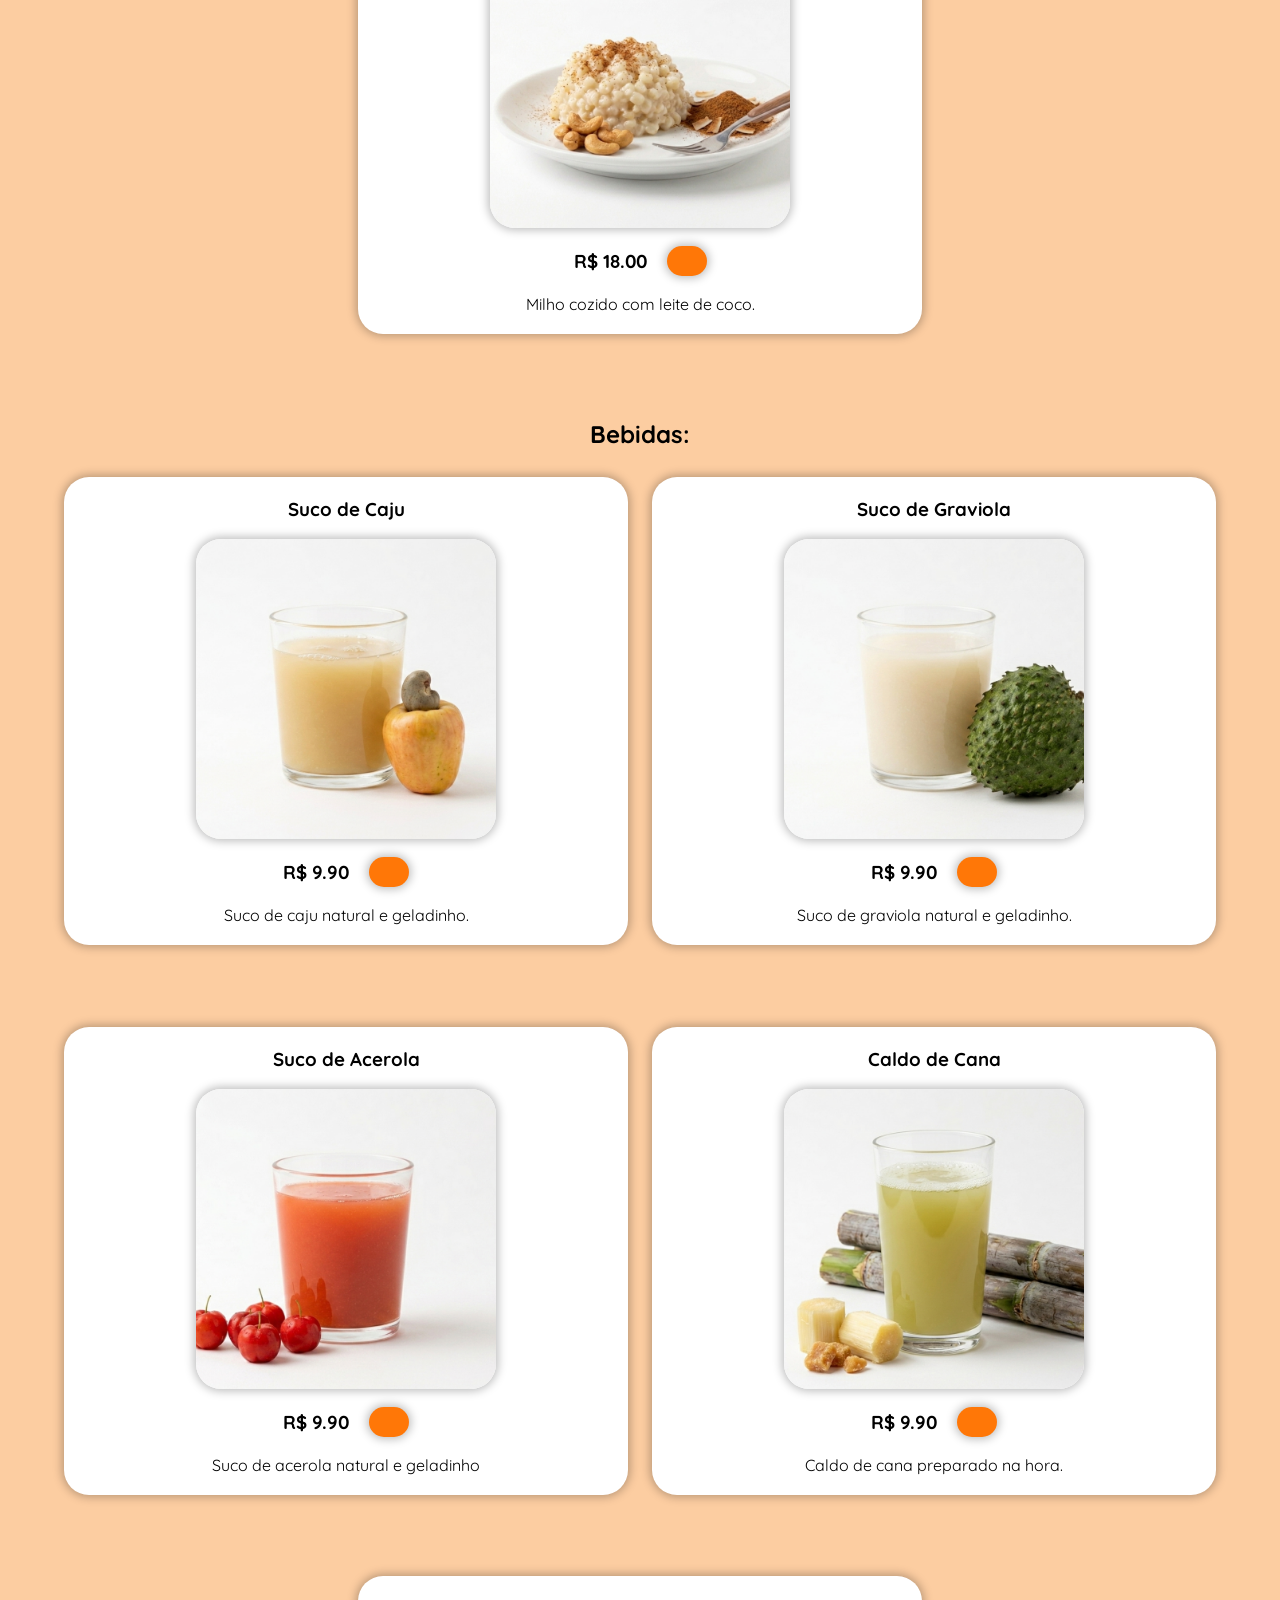
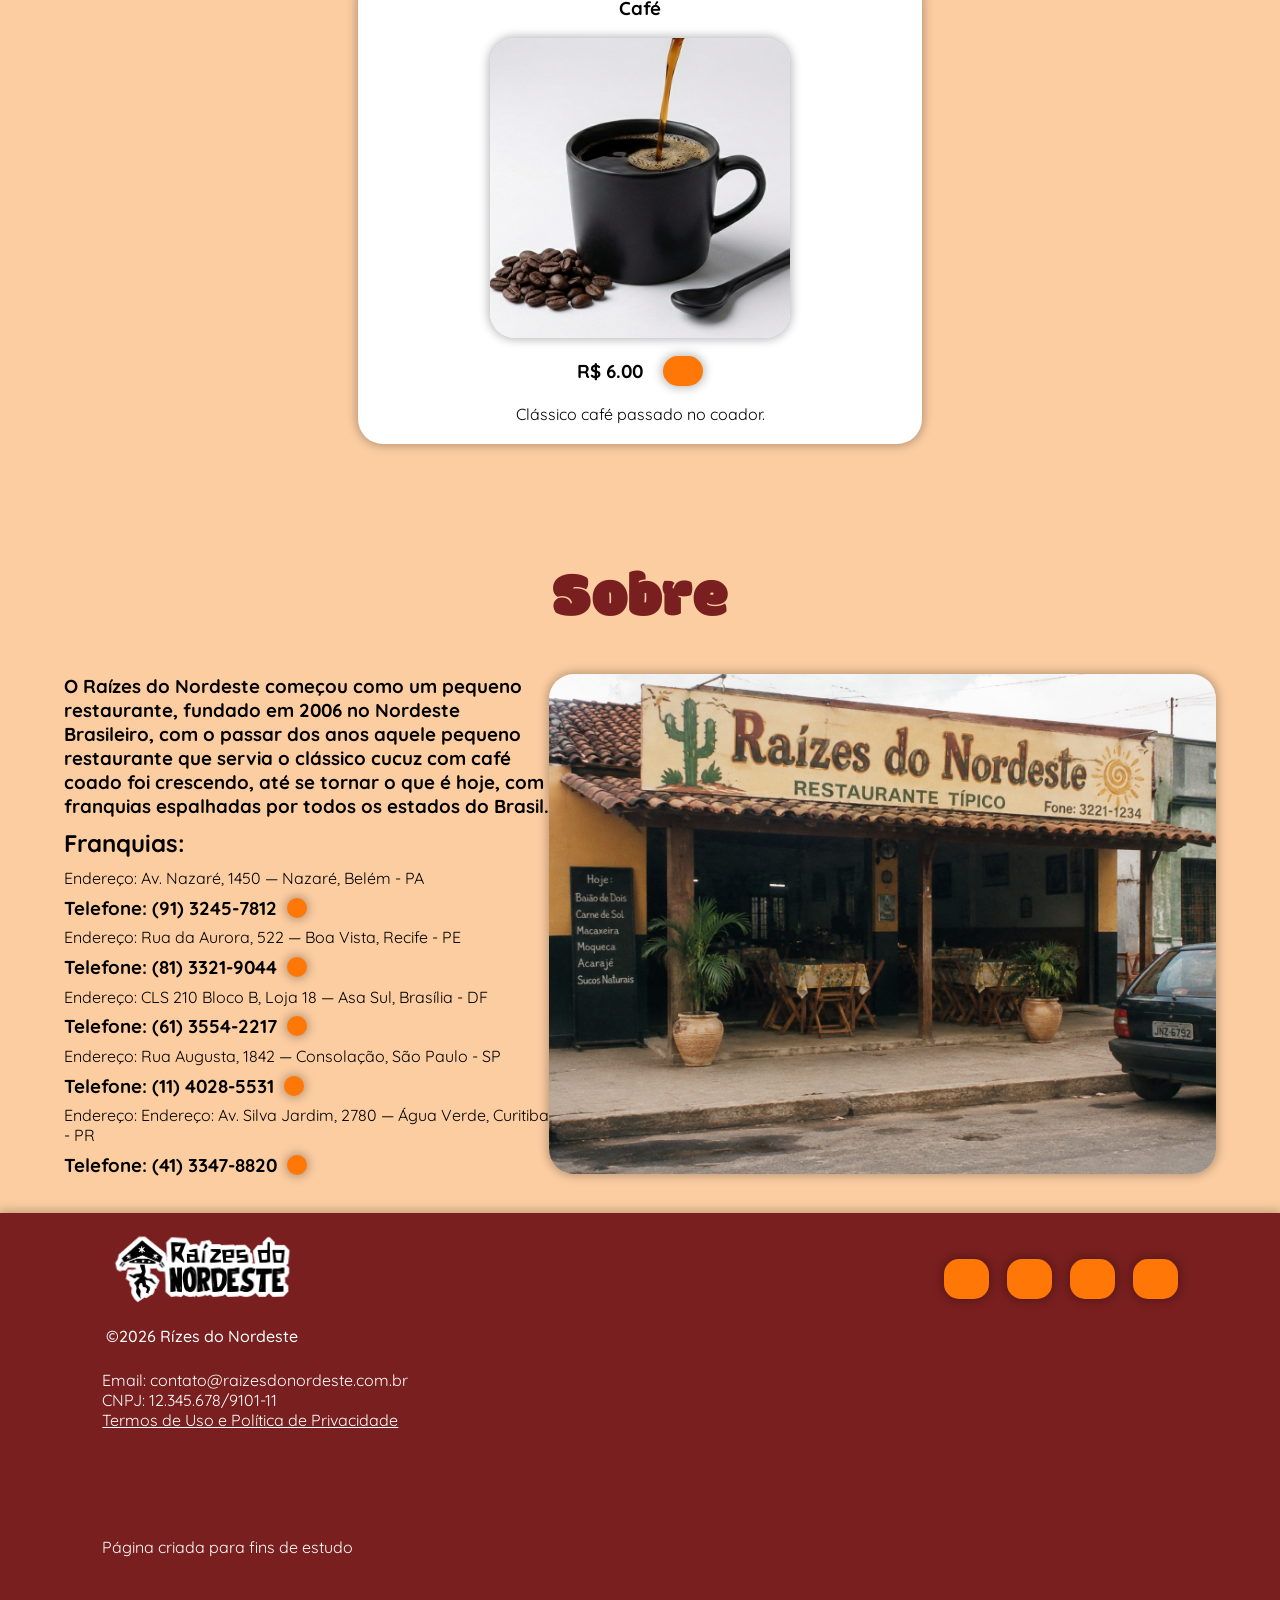
==== commit efb47cb1: "Adicionando botão de Status e comentarios" ====
--- a/index.html
+++ b/index.html
@@ -16,7 +16,7 @@
             <!--Logo do restaurante -->
             <img id="nav_logo" src="images/logo.png" alt="Logo Raízes do Nordeste">
 
-            <!-- Menu principal-->
+            <!-- Menu principal - Seções -->
             <ul id="nav_list">
                 <li class="nav_item">
                     <a href="#home">Início</a>
@@ -32,7 +32,7 @@
                 </li>
             </ul>
             
-            <!--Botões do menu-->
+        <!--Botões do menu-->
             
         <div id="menu_button">
             <a href="profile.html" class="button1">
@@ -102,6 +102,7 @@
         <i class="fa-solid fa-x" id="cart-close"></i>
     </div>
 
+    <!-- Página inicial -->
     <main id="content">
         <section id="home">
             <div id="cta">
@@ -145,7 +146,8 @@
             </div>
             
         </section>
-        
+
+        <!-- Seção de novidades / Plano Fidelidade-->
         <section id="new">
             <h2 class="section_title">Novidades</h2>
             <h3 class="section_subtitle">Chegou o plano fidelidade do Raízes do Nordeste!</h3>
@@ -184,8 +186,19 @@
             </div>
         </section>
 
+        <!-- Seção do Cárdapio -->
         <section id="menu">
             <h2 class="section_title">Cardápio</h2>
+            <h3>Selecione a Franquia:</h3>
+                <select id="franquia_option">
+                    <option value="belem">Nazaré, Belém - PA</option>
+                    <option value="recife">Boa Vista, Recife - PE</option>
+                    <option value="brasilia">Asa Sul, Brasília - DF</option>
+                    <option value="saoPaulo">Consolação, São Paulo - SP</option>
+                    <option value="curitiba">Água Verde, Curitiba - PR</option>
+                </select>
+            </div>
+            <!-- Menu de categorias do Cardápio -->
             <div id="food_menu_button">
                     <a href="#starters">Entradas
                         <i class="fa-solid fa-burger"></i>
@@ -210,7 +223,7 @@
                         <i class="fa-solid fa-glass-water"></i>
                     </a>
             </div>
-
+            <!-- Menu de categorias do Cardápio para dispositivos menores -->
             <div id="food_menu_mobile">
             
                 <div class="bottom_menu">
@@ -774,7 +787,7 @@
                 </div>
             </div>
             </section>
-
+        <!-- Seção de informações -->
         <section id="info">
             <h2 class="section_title">Sobre</h2>
             <div id="info_description">
@@ -824,6 +837,7 @@
         </section>
     </main>
 
+    <!-- Rodapé -->
     <footer>
 
         <div id="footer_itens"> 
@@ -852,11 +866,14 @@
         <div class="dadosRaizes">
             <p>Email: contato@raizesdonordeste.com.br</p>
             <p>CNPJ: 12.345.678/9101-11</p>
+
+            <!-- Termos de uso, política de privacidade e LGPD -->
+             
             <a class="termosUsoFooter" href="termos.html">Termos de Uso e Política de Privacidade</a>
+            <p class="fins">Página criada para fins de estudo</p>
         </div>
-        <p class="fins">Página criada para fins de estudo</p>
-
-                    <!-- Menu inferior -->
+
+        <!-- Menu para dispositivos menores, fica no inferior da página -->
         <section id="menu_bottom">
             <div class="container_bottom_menu">
                 <div class="bottom_menu">
--- a/src/styles/styles.css
+++ b/src/styles/styles.css
@@ -30,6 +30,8 @@
   padding: 0;
   box-sizing: border-box;
 }
+
+/* Design padrão das Páginas */
 
 html {
   scroll-behavior: smooth;
